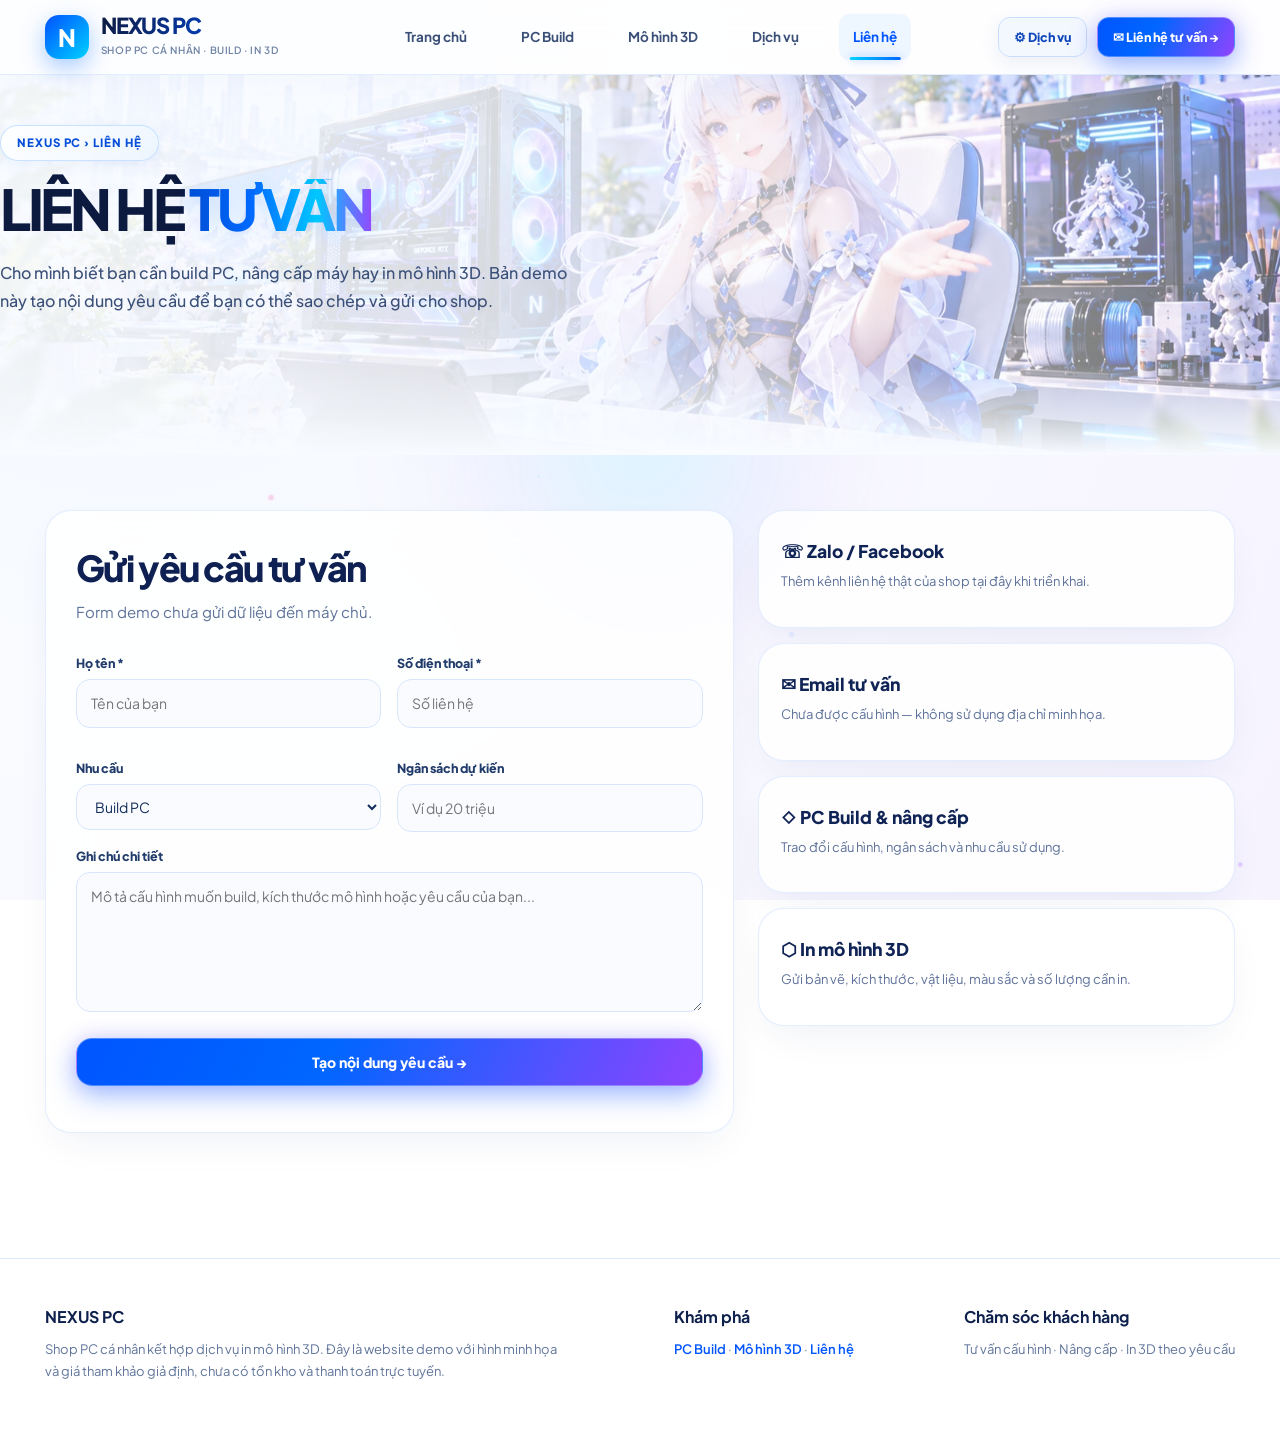
==== contact.html @ 9067f003 "first commit" ====
<!doctype html><html lang="vi"><head><meta charset="utf-8"><meta name="viewport" content="width=device-width,initial-scale=1"><title>NEXUS PC | contact</title><link rel="stylesheet" href="style.css"></head><body data-page="contact"><script src="app.js" defer></script></body></html>
---- style.css ----
@import url('https://fonts.googleapis.com/css2?family=Plus+Jakarta+Sans:wght@400;500;600;700;800;900&family=Inter:wght@400;500;600;700;800&display=swap');

:root {
  --navy: #0d1b3e;
  --blue: #0066ff;
  --cyan: #00d2ff;
  --purple: #9055ff;
  --pink: #f472b6;
  --ink: #111d42;
  --muted: #5e729a;
  --line: #dbe7fb;
  --line-light: rgba(220, 235, 255, 0.7);
  --bg: #f8fbff;
  --white: #ffffff;
  --glass-bg: rgba(255, 255, 255, 0.78);
  --glass-border: rgba(255, 255, 255, 0.9);
  --glow-blue: rgba(0, 102, 255, 0.16);
  --glow-cyan: rgba(0, 210, 255, 0.2);
  --glow-purple: rgba(144, 85, 255, 0.16);
  --card-shadow: 0 16px 40px -12px rgba(18, 54, 116, 0.08), 0 0 1px rgba(18, 54, 116, 0.1);
  --card-hover-shadow: 0 28px 60px -15px rgba(0, 102, 255, 0.18), 0 0 25px rgba(0, 210, 255, 0.15);
}

* {
  box-sizing: border-box;
}

html {
  scroll-behavior: smooth;
}

body {
  margin: 0;
  font: 15px/1.6 'Plus Jakarta Sans', 'Inter', -apple-system, BlinkMacSystemFont, sans-serif;
  color: var(--ink);
  background: radial-gradient(circle at 10% 15%, #f1f6ff 0%, #f9fbff 40%, #f6f3ff 100%);
  background-attachment: fixed;
  overflow-x: hidden;
  position: relative;
  min-height: 100vh;
}

/* Background Canvas & Ambient Light */
#canvasParticles {
  position: fixed;
  top: 0;
  left: 0;
  width: 100%;
  height: 100%;
  pointer-events: none;
  z-index: 0;
  opacity: 0.85;
}

.ambient-spotlight {
  position: fixed;
  top: 0;
  left: 0;
  width: 500px;
  height: 500px;
  border-radius: 50%;
  pointer-events: none;
  background: radial-gradient(circle, rgba(0, 210, 255, 0.12) 0%, rgba(144, 85, 255, 0.06) 45%, transparent 70%);
  transform: translate(-50%, -50%);
  filter: blur(40px);
  z-index: 1;
  transition: opacity 0.5s ease;
  will-change: transform;
}

/* Scroll Progress Bar */
.scroll-progress-bar {
  position: absolute;
  bottom: 0;
  left: 0;
  height: 2.5px;
  width: 0%;
  background: linear-gradient(90deg, #00d2ff, #0066ff, #9055ff, #f472b6);
  z-index: 101;
  transition: width 0.1s ease-out;
  box-shadow: 0 0 10px rgba(0, 210, 255, 0.6);
}

a {
  color: inherit;
  text-decoration: none;
}

button, input, select, textarea {
  font: inherit;
}

button {
  cursor: pointer;
}

button:disabled {
  opacity: 0.5;
  cursor: default;
}

.container {
  max-width: 1480px;
  width: 93%;
  margin: auto;
  position: relative;
  z-index: 2;
}

/* HEADER & NAVBAR */
header {
  position: sticky;
  top: 0;
  z-index: 99;
  background: rgba(255, 255, 255, 0.82);
  backdrop-filter: blur(24px) saturate(180%);
  -webkit-backdrop-filter: blur(24px) saturate(180%);
  border-bottom: 1px solid rgba(220, 235, 255, 0.85);
  transition: all 0.3s ease;
  box-shadow: 0 4px 30px rgba(0, 50, 150, 0.03);
}

header.scrolled {
  background: rgba(255, 255, 255, 0.92);
  box-shadow: 0 10px 35px rgba(0, 60, 180, 0.06);
  border-bottom-color: rgba(200, 225, 255, 0.9);
}

.nav {
  display: flex;
  align-items: center;
  gap: 28px;
  min-height: 74px;
}

.logo {
  display: flex;
  align-items: center;
  gap: 12px;
  min-width: 260px;
  position: relative;
}

.logoicon {
  height: 44px;
  width: 44px;
  border-radius: 14px;
  display: grid;
  place-items: center;
  color: #fff;
  background: linear-gradient(135deg, #0051ff, #00d2ff);
  font-size: 24px;
  font-weight: 900;
  box-shadow: 0 8px 24px rgba(0, 102, 255, 0.35);
  position: relative;
  overflow: hidden;
  transition: transform 0.4s cubic-bezier(0.2, 0.8, 0.2, 1), box-shadow 0.4s ease;
}

.logoicon::after {
  content: '';
  position: absolute;
  top: -50%;
  left: -50%;
  width: 200%;
  height: 200%;
  background: linear-gradient(45deg, transparent, rgba(255, 255, 255, 0.4), transparent);
  transform: rotate(45deg) translateY(-100%);
  transition: transform 0.6s ease;
}

.logo:hover .logoicon {
  transform: scale(1.06) rotate(-3deg);
  box-shadow: 0 12px 30px rgba(0, 102, 255, 0.5);
}

.logo:hover .logoicon::after {
  transform: rotate(45deg) translateY(100%);
}

.logo b {
  display: block;
  font-size: 22px;
  line-height: 1;
  font-weight: 900;
  letter-spacing: -0.05em;
  background: linear-gradient(110deg, #0d1b3e 0%, #0051ff 100%);
  -webkit-background-clip: text;
  background-clip: text;
  color: transparent;
}

.logo small {
  font-size: 10px;
  letter-spacing: 0.06em;
  color: #7184a5;
  white-space: nowrap;
  font-weight: 600;
}

.links {
  display: flex;
  gap: 26px;
  flex: 1;
  align-items: center;
  justify-content: center;
}

.links a {
  font-size: 13.5px;
  font-weight: 700;
  white-space: nowrap;
  padding: 12px 14px;
  border-radius: 10px;
  position: relative;
  color: #3b5078;
  transition: all 0.25s cubic-bezier(0.2, 0.8, 0.2, 1);
}

.links a::after {
  content: '';
  position: absolute;
  left: 50%;
  bottom: 0px;
  width: 0%;
  height: 2.5px;
  border-radius: 3px;
  background: linear-gradient(90deg, #00d2ff, #0066ff);
  transition: all 0.3s cubic-bezier(0.2, 0.8, 0.2, 1);
  transform: translateX(-50%);
}

.links a:hover {
  color: #0055ff;
  background: rgba(235, 245, 255, 0.6);
}

.links a:hover::after {
  width: 60%;
}

.links a.active {
  color: #0055ff;
  background: rgba(235, 245, 255, 0.85);
}

.links a.active::after {
  width: 70%;
  box-shadow: 0 0 8px rgba(0, 102, 255, 0.4);
}

.nav-actions {
  display: flex;
  gap: 10px;
  align-items: center;
}

/* BUTTONS & PILLS */
.btn, .pill {
  display: inline-flex;
  gap: 10px;
  align-items: center;
  justify-content: center;
  border-radius: 16px;
  padding: 12px 22px;
  font-weight: 800;
  font-size: 14px;
  border: 1px solid #d4e4fc;
  color: #0c43b8;
  background: rgba(255, 255, 255, 0.95);
  box-shadow: 0 6px 20px rgba(18, 60, 130, 0.08);
  transition: all 0.35s cubic-bezier(0.16, 1, 0.3, 1);
  white-space: nowrap;
  position: relative;
  overflow: hidden;
}

.btn::before, .pill::before {
  content: '';
  position: absolute;
  top: 0;
  left: -100%;
  width: 60%;
  height: 100%;
  background: linear-gradient(90deg, transparent, rgba(255, 255, 255, 0.6), transparent);
  transform: skewX(-25deg);
  transition: left 0.75s ease;
}

.btn:hover::before, .pill:hover::before {
  left: 150%;
}

.btn.primary {
  border: 1px solid rgba(255, 255, 255, 0.3);
  color: #fff;
  background: linear-gradient(115deg, #0055ff 0%, #0066ff 40%, #8e44ff 100%);
  box-shadow: 0 10px 28px rgba(0, 90, 255, 0.35), 0 0 20px rgba(142, 68, 255, 0.2);
}

.btn.primary:hover {
  transform: translateY(-3px) scale(1.02);
  box-shadow: 0 16px 36px rgba(0, 90, 255, 0.45), 0 0 28px rgba(142, 68, 255, 0.35);
  background: linear-gradient(115deg, #004ee6 0%, #0060f6 40%, #9a54ff 100%);
}

.btn.secondary {
  background: rgba(243, 248, 255, 0.95);
  color: #0d46ba;
  border-color: #c9defe;
}

.btn.secondary:hover {
  background: #ffffff;
  border-color: #0066ff;
  color: #0052e0;
  box-shadow: 0 10px 25px rgba(0, 102, 255, 0.15);
  transform: translateY(-2px);
}

.btn:hover, .pill:hover {
  transform: translateY(-3px);
  box-shadow: 0 12px 28px rgba(20, 75, 175, 0.16);
}

.small {
  padding: 9px 15px;
  font-size: 12.5px;
  border-radius: 12px;
}

.rounded {
  border-radius: 40px;
}

/* TYPOGRAPHY */
h1, h2, h3, h4, p {
  margin-top: 0;
}

h1 {
  font-weight: 900;
  letter-spacing: -0.06em;
  line-height: 1.05;
  font-size: clamp(38px, 4.4vw, 68px);
  margin-bottom: 20px;
  color: #0c1a40;
}

h1 .gradient, h2 .gradient {
  background: linear-gradient(90deg, #004ed6 0%, #006aff 35%, #00c8ff 70%, #944aff 100%);
  -webkit-background-clip: text;
  background-clip: text;
  color: transparent;
  display: inline-block;
  filter: drop-shadow(0 2px 10px rgba(0, 106, 255, 0.15));
}

h2 {
  font-size: clamp(28px, 2.8vw, 44px);
  font-weight: 900;
  line-height: 1.15;
  letter-spacing: -0.04em;
  margin: 6px 0 12px;
  color: #0f2052;
}

.eyebrow {
  display: inline-flex;
  align-items: center;
  gap: 7px;
  font-size: 11.5px;
  font-weight: 800;
  letter-spacing: 0.08em;
  color: #074fd9;
  background: linear-gradient(135deg, rgba(255, 255, 255, 0.95), rgba(235, 245, 255, 0.85));
  border: 1px solid rgba(190, 220, 255, 0.8);
  padding: 8px 16px;
  border-radius: 30px;
  margin-bottom: 18px;
  box-shadow: 0 4px 15px rgba(0, 80, 220, 0.06);
  backdrop-filter: blur(10px);
}

/* HERO SECTION - 3D ANTI-GRAVITY SHOWCASE */
.hero {
  position: relative;
  min-height: 680px;
  display: flex;
  align-items: center;
  overflow: hidden;
  background: radial-gradient(ellipse at 80% 40%, rgba(215, 238, 255, 0.6) 0%, rgba(240, 235, 255, 0.4) 40%, rgba(248, 251, 255, 0) 70%);
}

.hero::after {
  content: '';
  position: absolute;
  bottom: 0;
  left: 0;
  right: 0;
  height: 90px;
  background: linear-gradient(to top, var(--bg) 0%, transparent 100%);
  pointer-events: none;
  z-index: 4;
}

.hero.inner {
  min-height: 380px;
  background-size: cover;
  background-position: center;
}

.hero.inner::before {
  content: '';
  position: absolute;
  inset: 0;
  background: linear-gradient(90deg, #f8fbfff5 0%, #f8fbffdd 40%, rgba(255, 255, 255, 0.4) 100%);
  z-index: 1;
}

.hero-content {
  position: relative;
  z-index: 3;
  width: 100%;
  display: grid;
  grid-template-columns: 1.05fr 1.15fr;
  align-items: center;
  gap: 40px;
  min-height: inherit;
  padding: 50px 0 70px;
}

.hero.inner .hero-content {
  display: block;
}

.hero-copy {
  max-width: 620px;
  position: relative;
  z-index: 5;
}

.hero-copy > p {
  font-size: 16px;
  max-width: 580px;
  color: #3b5078;
  font-weight: 500;
  line-height: 1.8;
  margin-bottom: 24px;
}

.hero-actions {
  display: flex;
  gap: 14px;
  flex-wrap: wrap;
  margin: 28px 0 32px;
}

.metrics {
  display: flex;
  gap: 16px;
  flex-wrap: wrap;
  background: rgba(255, 255, 255, 0.65);
  backdrop-filter: blur(12px);
  border: 1px solid rgba(220, 235, 255, 0.8);
  padding: 12px 20px;
  border-radius: 18px;
  box-shadow: 0 6px 20px rgba(0, 50, 150, 0.04);
  width: fit-content;
}

.metric {
  padding-right: 18px;
  border-right: 1px solid #c8ddf8;
  color: #21407a;
  font-weight: 750;
  font-size: 13px;
  display: flex;
  align-items: center;
  gap: 6px;
}

.metric:last-child {
  border: 0;
  padding-right: 0;
}

/* 3D STAGE & FLOATING OBJECTS */
.hero-stage-wrapper {
  position: relative;
  width: 100%;
  height: 580px;
  perspective: 1400px;
  display: flex;
  align-items: center;
  justify-content: center;
  user-select: none;
}

.hero-3d-scene {
  position: relative;
  width: 100%;
  height: 100%;
  transform-style: preserve-3d;
  transition: transform 0.2s cubic-bezier(0.2, 0.8, 0.2, 1);
  will-change: transform;
}

/* Orbital Rings & Ambient Energy */
.orbit-halo {
  position: absolute;
  top: 50%;
  left: 50%;
  transform: translate(-50%, -50%) rotateX(68deg) rotateY(15deg);
  width: 520px;
  height: 520px;
  border-radius: 50%;
  border: 2px dashed rgba(0, 210, 255, 0.35);
  box-shadow: 0 0 40px rgba(0, 102, 255, 0.15), inset 0 0 30px rgba(144, 85, 255, 0.15);
  animation: orbitRotate 28s linear infinite;
  pointer-events: none;
}

.orbit-halo-2 {
  position: absolute;
  top: 50%;
  left: 50%;
  transform: translate(-50%, -50%) rotateX(55deg) rotateY(-20deg);
  width: 440px;
  height: 440px;
  border-radius: 50%;
  border: 1.5px solid rgba(144, 85, 255, 0.3);
  animation: orbitRotateRev 22s linear infinite;
  pointer-events: none;
}

.pedestal-glow {
  position: absolute;
  top: 65%;
  left: 50%;
  transform: translate(-50%, -50%);
  width: 380px;
  height: 140px;
  border-radius: 50%;
  background: radial-gradient(ellipse at center, rgba(0, 210, 255, 0.35) 0%, rgba(0, 102, 255, 0.2) 40%, rgba(144, 85, 255, 0.1) 60%, transparent 75%);
  filter: blur(25px);
  pointer-events: none;
  animation: pulseGlow 5s ease-in-out infinite;
}

@keyframes orbitRotate {
  0% { transform: translate(-50%, -50%) rotateX(68deg) rotateY(15deg) rotateZ(0deg); }
  100% { transform: translate(-50%, -50%) rotateX(68deg) rotateY(15deg) rotateZ(360deg); }
}

@keyframes orbitRotateRev {
  0% { transform: translate(-50%, -50%) rotateX(55deg) rotateY(-20deg) rotateZ(360deg); }
  100% { transform: translate(-50%, -50%) rotateX(55deg) rotateY(-20deg) rotateZ(0deg); }
}

@keyframes pulseGlow {
  0%, 100% { opacity: 0.6; transform: translate(-50%, -50%) scale(1); }
  50% { opacity: 0.95; transform: translate(-50%, -50%) scale(1.15); }
}

/* Floating Object 1: PC White RGB (Centerpiece) */
.stage-pc {
  position: absolute;
  top: 50%;
  left: 50%;
  transform: translate(-50%, -50%) translateZ(40px);
  width: 400px;
  z-index: 10;
  filter: drop-shadow(0 25px 45px rgba(0, 70, 180, 0.2)) drop-shadow(0 0 25px rgba(0, 210, 255, 0.3));
  animation: floatPC 6.5s ease-in-out infinite;
  pointer-events: auto;
  transition: filter 0.4s ease;
}

.stage-pc:hover {
  filter: drop-shadow(0 30px 50px rgba(0, 70, 180, 0.28)) drop-shadow(0 0 35px rgba(0, 210, 255, 0.5));
}

.stage-pc img {
  width: 100%;
  height: auto;
  display: block;
  border-radius: 22px;
  mask-image: radial-gradient(circle at center, black 88%, transparent 100%);
  -webkit-mask-image: radial-gradient(circle at center, black 88%, transparent 100%);
}

.pc-shadow {
  position: absolute;
  bottom: -35px;
  left: 50%;
  transform: translateX(-50%);
  width: 270px;
  height: 32px;
  border-radius: 50%;
  background: radial-gradient(ellipse at center, rgba(10, 45, 110, 0.24) 0%, rgba(0, 102, 255, 0.1) 50%, transparent 80%);
  filter: blur(12px);
  animation: shadowPulsePC 6.5s ease-in-out infinite;
  pointer-events: none;
}

@keyframes floatPC {
  0%, 100% { transform: translate(-50%, -50%) translateZ(40px) translateY(0px) rotate(0deg); }
  50% { transform: translate(-50%, -50%) translateZ(40px) translateY(-22px) rotate(1.2deg); }
}

@keyframes shadowPulsePC {
  0%, 100% { transform: translateX(-50%) scale(1); opacity: 0.6; }
  50% { transform: translateX(-50%) scale(0.78); opacity: 0.28; }
}

/* Floating Object 2: 3D Printer (Top Right) */
.stage-printer {
  position: absolute;
  top: 10%;
  right: 5%;
  width: 215px;
  z-index: 12;
  filter: drop-shadow(0 20px 35px rgba(0, 150, 255, 0.24)) drop-shadow(0 0 15px rgba(0, 210, 255, 0.3));
  animation: floatPrinter 7.5s ease-in-out infinite 0.7s;
  transform: translateZ(75px);
  pointer-events: auto;
  transition: transform 0.4s ease;
}

.stage-printer img {
  width: 100%;
  height: auto;
  border-radius: 20px;
  border: 1.5px solid rgba(255, 255, 255, 0.9);
  background: rgba(255, 255, 255, 0.5);
  backdrop-filter: blur(10px);
}

.laser-beam {
  position: absolute;
  top: 40%;
  left: 10%;
  right: 10%;
  height: 2px;
  background: linear-gradient(90deg, transparent, #00d2ff, #ffffff, #00d2ff, transparent);
  box-shadow: 0 0 14px #00d2ff, 0 0 5px #ffffff;
  animation: laserScan 2.5s ease-in-out infinite alternate;
  pointer-events: none;
}

@keyframes floatPrinter {
  0%, 100% { transform: translateZ(75px) translateY(0px) rotate(-1deg); }
  50% { transform: translateZ(75px) translateY(-18px) rotate(2deg); }
}

@keyframes laserScan {
  0% { top: 25%; opacity: 0.4; }
  100% { top: 75%; opacity: 0.95; }
}

/* Floating Object 3: Figure Mascot (Bottom Left Foreground) */
.stage-figure {
  position: absolute;
  bottom: 8%;
  left: 2%;
  width: 195px;
  z-index: 15;
  filter: drop-shadow(0 22px 38px rgba(144, 85, 255, 0.28)) drop-shadow(0 0 20px rgba(168, 85, 247, 0.3));
  animation: floatFigure 5.8s ease-in-out infinite 1.4s;
  transform: translateZ(105px);
  pointer-events: auto;
}

.stage-figure img {
  width: 100%;
  height: auto;
  border-radius: 20px;
  border: 1.5px solid rgba(255, 255, 255, 0.95);
  background: rgba(255, 255, 255, 0.6);
  backdrop-filter: blur(12px);
}

@keyframes floatFigure {
  0%, 100% { transform: translateZ(100px) translateY(0px) rotate(1deg); }
  50% { transform: translateZ(100px) translateY(-20px) rotate(-2deg); }
}

/* Floating Glass Badges */
.glass-badge {
  position: absolute;
  padding: 9px 15px;
  border-radius: 16px;
  background: rgba(255, 255, 255, 0.82);
  backdrop-filter: blur(16px);
  -webkit-backdrop-filter: blur(16px);
  border: 1px solid rgba(255, 255, 255, 0.95);
  box-shadow: 0 10px 25px rgba(0, 70, 180, 0.12), inset 0 1px 0 rgba(255, 255, 255, 1);
  display: flex;
  align-items: center;
  gap: 9px;
  font-size: 11.5px;
  font-weight: 800;
  color: #123068;
  z-index: 20;
  white-space: nowrap;
  pointer-events: auto;
  transition: transform 0.3s cubic-bezier(0.2, 0.8, 0.2, 1), box-shadow 0.3s ease;
}

.glass-badge:hover {
  transform: scale(1.08) translateZ(120px) !important;
  box-shadow: 0 16px 35px rgba(0, 102, 255, 0.22);
}

.status-dot {
  width: 8px;
  height: 8px;
  border-radius: 50%;
  background: #00d2ff;
  box-shadow: 0 0 10px #00d2ff;
  animation: pulseDot 2s infinite;
}

.status-dot.purple {
  background: #a855f7;
  box-shadow: 0 0 10px #a855f7;
}

.status-dot.green {
  background: #10b981;
  box-shadow: 0 0 10px #10b981;
}

@keyframes pulseDot {
  0%, 100% { opacity: 0.6; transform: scale(0.9); }
  50% { opacity: 1; transform: scale(1.25); }
}

.badge-1 {
  top: 18%;
  left: 10%;
  transform: translateZ(85px);
  animation: floatBadge1 6s ease-in-out infinite 0.2s;
}

.badge-2 {
  bottom: 22%;
  right: 6%;
  transform: translateZ(90px);
  animation: floatBadge2 6.8s ease-in-out infinite 1s;
}

.badge-3 {
  top: 48%;
  right: -2%;
  transform: translateZ(60px);
  animation: floatBadge3 7.2s ease-in-out infinite 0.5s;
}

@keyframes floatBadge1 {
  0%, 100% { transform: translateZ(85px) translateY(0px); }
  50% { transform: translateZ(85px) translateY(-14px); }
}

@keyframes floatBadge2 {
  0%, 100% { transform: translateZ(90px) translateY(0px); }
  50% { transform: translateZ(90px) translateY(-16px); }
}

@keyframes floatBadge3 {
  0%, 100% { transform: translateZ(60px) translateY(0px); }
  50% { transform: translateZ(60px) translateY(-12px); }
}

/* SECTION STYLES & CINEMATIC REVEAL */
.section {
  padding: 55px 0;
  position: relative;
  z-index: 2;
}

.section.center {
  text-align: center;
}

.section-sub {
  color: var(--muted);
  margin: 8px 0 32px;
  font-size: 16px;
  font-weight: 500;
}

/* Section divider beam */
.section-beam {
  width: 100%;
  height: 1px;
  background: linear-gradient(90deg, transparent, rgba(0, 102, 255, 0.25), rgba(0, 210, 255, 0.4), rgba(144, 85, 255, 0.25), transparent);
  margin: 15px auto 45px;
  box-shadow: 0 0 15px rgba(0, 210, 255, 0.2);
}

.surface {
  border: 1px solid rgba(224, 236, 255, 0.85);
  border-radius: 26px;
  background: rgba(255, 255, 255, 0.84);
  box-shadow: var(--card-shadow);
  backdrop-filter: blur(20px);
  -webkit-backdrop-filter: blur(20px);
  transition: transform 0.4s cubic-bezier(0.16, 1, 0.3, 1), box-shadow 0.4s ease, border-color 0.4s ease;
  position: relative;
  overflow: hidden;
}

/* Spotlight shine effect on cards */
.surface::after, .service::after, .product::after {
  content: '';
  position: absolute;
  top: var(--mouse-y, -1000px);
  left: var(--mouse-x, -1000px);
  width: 400px;
  height: 400px;
  background: radial-gradient(circle, rgba(255, 255, 255, 0.5) 0%, rgba(0, 210, 255, 0.08) 35%, transparent 70%);
  transform: translate(-50%, -50%);
  pointer-events: none;
  opacity: 0;
  transition: opacity 0.3s ease;
  z-index: 3;
}

.surface:hover::after, .service:hover::after, .product:hover::after {
  opacity: 1;
}

.title-row {
  display: flex;
  align-items: center;
  justify-content: space-between;
  gap: 14px;
  margin-bottom: 24px;
}

.title-row p {
  color: var(--muted);
  margin: 0;
}

/* GRIDS */
.grid4 {
  display: grid;
  grid-template-columns: repeat(4, minmax(0, 1fr));
  gap: 20px;
}

.grid3 {
  display: grid;
  grid-template-columns: repeat(3, minmax(0, 1fr));
  gap: 22px;
}

/* SERVICES CARD */
.service {
  display: flex;
  gap: 16px;
  align-items: center;
  text-align: left;
  padding: 16px 18px;
  border-radius: 22px;
  background: rgba(255, 255, 255, 0.88);
  min-height: 140px;
  border: 1px solid #dce8ff;
  box-shadow: var(--card-shadow);
  backdrop-filter: blur(16px);
  transition: transform 0.35s cubic-bezier(0.16, 1, 0.3, 1), box-shadow 0.35s ease, border-color 0.35s ease;
  position: relative;
  overflow: hidden;
  transform-style: preserve-3d;
}

.service:hover {
  transform: translateY(-8px) scale(1.015);
  box-shadow: var(--card-hover-shadow);
  border-color: rgba(0, 150, 255, 0.4);
}

.service img {
  width: 96px;
  height: 90px;
  object-fit: contain;
  border-radius: 16px;
  background: linear-gradient(135deg, #f0f6ff, #f8f6ff);
  padding: 6px;
  transition: transform 0.4s ease;
}

.service:hover img {
  transform: scale(1.1) rotate(-3deg);
}

.service h3 {
  font-size: 16.5px;
  margin: 0 0 6px;
  color: #0f2255;
  font-weight: 800;
}

.service p {
  font-size: 12.5px;
  line-height: 1.6;
  color: #556c94;
  margin: 0;
}

/* FEATURE STRIP */
.feature-strip {
  padding: 22px 30px;
  display: flex;
  justify-content: space-around;
  gap: 24px;
  flex-wrap: wrap;
  background: linear-gradient(135deg, rgba(255, 255, 255, 0.95), rgba(240, 246, 255, 0.8));
  border: 1px solid rgba(215, 235, 255, 0.9);
}

.feature-strip div {
  font-size: 14px;
  font-weight: 800;
  color: #0d2764;
  display: flex;
  flex-direction: column;
  gap: 4px;
}

.feature-strip span {
  display: block;
  font-size: 12px;
  color: #63779c;
  font-weight: 500;
}

/* BANNER PROMOS */
.banner-row {
  display: grid;
  grid-template-columns: 1fr 1fr;
  gap: 22px;
}

.promo {
  border-radius: 26px;
  min-height: 230px;
  background-size: cover;
  background-position: center;
  position: relative;
  overflow: hidden;
  color: #fff;
  padding: 32px;
  display: flex;
  align-items: flex-end;
  border: 1px solid rgba(255, 255, 255, 0.4);
  box-shadow: var(--card-shadow);
  transition: transform 0.45s cubic-bezier(0.16, 1, 0.3, 1), box-shadow 0.45s ease;
}

.promo:hover {
  transform: translateY(-6px) scale(1.015);
  box-shadow: 0 25px 50px rgba(10, 40, 110, 0.22);
}

.promo::before {
  content: '';
  position: absolute;
  inset: 0;
  background: linear-gradient(90deg, rgba(8, 38, 105, 0.92) 0%, rgba(15, 55, 175, 0.72) 55%, rgba(0, 0, 0, 0.1) 100%);
  transition: opacity 0.4s ease;
}

.promo:nth-child(2)::before {
  background: linear-gradient(90deg, rgba(65, 15, 115, 0.94) 0%, rgba(135, 65, 230, 0.72) 60%, rgba(0, 0, 0, 0.1) 100%);
}

.promo:hover::before {
  opacity: 0.88;
}

.promo > div {
  position: relative;
  z-index: 2;
}

.promo small {
  font-size: 11px;
  font-weight: 800;
  letter-spacing: 0.1em;
  opacity: 0.9;
  display: inline-block;
  margin-bottom: 6px;
  background: rgba(255, 255, 255, 0.2);
  padding: 4px 10px;
  border-radius: 20px;
  backdrop-filter: blur(8px);
}

.promo h3 {
  font-size: 26px;
  margin: 6px 0 8px;
  font-weight: 900;
  letter-spacing: -0.03em;
}

.promo p {
  font-size: 13.5px;
  max-width: 420px;
  line-height: 1.6;
  opacity: 0.9;
  margin-bottom: 16px;
}

.promo .pill {
  font-size: 12.5px;
  padding: 10px 18px;
  background: rgba(255, 255, 255, 0.95);
  color: #0b2f7a;
}

/* PRODUCT CARD & 3D TILT */
.product-grid {
  display: grid;
  grid-template-columns: repeat(3, minmax(0, 1fr));
  gap: 20px;
}

.product {
  overflow: hidden;
  background: rgba(255, 255, 255, 0.9);
  border: 1px solid #dce8fc;
  border-radius: 22px;
  box-shadow: var(--card-shadow);
  backdrop-filter: blur(15px);
  transition: transform 0.4s cubic-bezier(0.16, 1, 0.3, 1), box-shadow 0.4s ease, border-color 0.4s ease;
  position: relative;
  transform-style: preserve-3d;
}

.product:hover {
  transform: translateY(-8px) scale(1.015);
  box-shadow: var(--card-hover-shadow);
  border-color: rgba(0, 102, 255, 0.35);
}

.product figure {
  margin: 0;
  height: 220px;
  background: linear-gradient(150deg, #f2f7ff 0%, #edf2ff 100%);
  overflow: hidden;
  position: relative;
}

.product img {
  width: 100%;
  height: 100%;
  object-fit: cover;
  transition: transform 0.65s cubic-bezier(0.16, 1, 0.3, 1);
}

.product:hover img {
  transform: scale(1.08) translateY(-3px);
}

.product-info {
  padding: 18px 20px 20px;
  position: relative;
  z-index: 2;
}

.product h3 {
  font-size: 16.5px;
  margin: 0 0 6px;
  font-weight: 800;
  color: #0f214d;
}

.product p {
  font-size: 12.5px;
  color: #5c7094;
  margin: 0 0 12px;
  line-height: 1.5;
}

.price {
  font-size: 20px;
  color: #0052e0;
  font-weight: 900;
  letter-spacing: -0.02em;
}

.tags {
  display: flex;
  flex-wrap: wrap;
  gap: 6px;
  margin: 10px 0 14px;
}

.tag {
  border-radius: 10px;
  background: rgba(230, 242, 255, 0.85);
  border: 1px solid rgba(195, 225, 255, 0.7);
  padding: 5px 9px;
  font-size: 10.5px;
  color: #0e4cbd;
  font-weight: 750;
}

.product-actions {
  display: flex;
  gap: 8px;
  margin-top: 14px;
}

.product-actions .btn {
  flex: 1;
}

.badge {
  position: absolute;
  top: 14px;
  left: 14px;
  background: linear-gradient(135deg, #ff5722, #ff8a65);
  color: #fff;
  padding: 6px 12px;
  border-radius: 20px;
  font-size: 10.5px;
  font-weight: 800;
  letter-spacing: 0.04em;
  z-index: 5;
  box-shadow: 0 4px 12px rgba(255, 87, 34, 0.35);
}

/* CATALOG PAGE */
.chip {
  border: 1px solid #dce8ff;
  background: rgba(255, 255, 255, 0.9);
  padding: 10px 20px;
  border-radius: 50px;
  color: #173f8a;
  font-weight: 800;
  font-size: 13px;
  cursor: pointer;
  transition: all 0.3s ease;
  box-shadow: 0 4px 12px rgba(0, 50, 150, 0.04);
}

.chip:hover {
  border-color: #0066ff;
  color: #0052e0;
  transform: translateY(-2px);
}

.pill.active, .chip.active {
  background: linear-gradient(110deg, #0055ff, #8e44ff);
  color: #fff;
  border-color: transparent;
  box-shadow: 0 6px 18px rgba(0, 102, 255, 0.35);
}

.filters {
  display: flex;
  gap: 10px;
  flex-wrap: wrap;
  margin: 25px 0 20px;
}

.catalog-layout {
  display: grid;
  grid-template-columns: 260px 1fr;
  gap: 22px;
}

.sidebar {
  padding: 22px;
  align-self: start;
}

.sidebar h3 {
  font-size: 16px;
  margin: 0 0 15px;
  font-weight: 800;
  color: #0d214d;
}

.sidebar label {
  display: block;
  font-size: 12.5px;
  font-weight: 700;
  color: #374e78;
  margin: 12px 0 6px;
}

.sidebar input[type=number], .form-field {
  width: 100%;
  padding: 12px 14px;
  border: 1px solid #d8e6fc;
  border-radius: 14px;
  background: #f9fbff;
  color: #122d5a;
  font-size: 14px;
  transition: all 0.25s ease;
}

.sidebar input[type=number]:focus, .form-field:focus {
  outline: none;
  border-color: #0066ff;
  box-shadow: 0 0 0 3px rgba(0, 102, 255, 0.15);
  background: #ffffff;
}

/* PRODUCT DETAIL */
.detail-layout {
  display: grid;
  grid-template-columns: 1fr 1fr 350px;
  gap: 24px;
  padding: 25px 0;
}

.detail-photo {
  min-height: 480px;
  overflow: hidden;
  border-radius: 26px;
  border: 1px solid #dae7fc;
  box-shadow: var(--card-shadow);
}

.detail-photo img {
  width: 100%;
  height: 480px;
  object-fit: cover;
  transition: transform 0.5s ease;
}

.detail-photo:hover img {
  transform: scale(1.04);
}

.thumbs {
  display: flex;
  gap: 12px;
  margin-top: 14px;
}

.thumbs button {
  padding: 0;
  border: 2px solid #dbe8ff;
  border-radius: 14px;
  overflow: hidden;
  width: 85px;
  height: 70px;
  background: #fff;
  transition: all 0.3s ease;
}

.thumbs button:hover {
  transform: translateY(-2px);
  border-color: #7ab2ff;
}

.thumbs button.active {
  border-color: #005eff;
  box-shadow: 0 4px 15px rgba(0, 102, 255, 0.25);
}

.thumbs img {
  width: 100%;
  height: 100%;
  object-fit: cover;
}

.detail-main h1 {
  font-size: 36px;
  letter-spacing: -0.04em;
  color: #0d1e48;
}

.config {
  padding: 22px;
  margin-top: 24px;
}

.config label {
  display: block;
  font-weight: 800;
  font-size: 13px;
  color: #243d68;
  margin: 14px 0 6px;
}

.config select {
  width: 100%;
  padding: 12px;
  border: 1px solid #d8e6fc;
  border-radius: 12px;
  background: #f9fbff;
  color: #122d5a;
}

.purchase {
  padding: 26px;
  align-self: start;
}

.purchase .price {
  font-size: 32px;
  margin: 8px 0 14px;
}

.purchase .btn {
  width: 100%;
  margin: 8px 0;
}

.specs {
  margin: 30px 0;
  padding: 26px;
}

.spec-row {
  display: flex;
  justify-content: space-between;
  border-bottom: 1px solid #e8edfb;
  padding: 14px 0;
  font-size: 13.5px;
}

.spec-row:last-child {
  border: 0;
}

/* CONTACT PAGE */
.contact-grid {
  display: grid;
  grid-template-columns: 1.3fr 0.9fr;
  gap: 24px;
}

.form-panel {
  padding: 30px;
}

.form-grid {
  display: grid;
  grid-template-columns: 1fr 1fr;
  gap: 16px;
}

.form-panel label {
  display: block;
  font-size: 12.5px;
  font-weight: 800;
  color: #213c6a;
  margin: 14px 0 6px;
}

.form-panel textarea {
  min-height: 140px;
  resize: vertical;
}

.form-panel button {
  margin-top: 20px;
}

.contact-card {
  padding: 22px;
  margin-bottom: 15px;
  transition: transform 0.35s ease, box-shadow 0.35s ease;
}

.contact-card:hover {
  transform: translateY(-4px);
  box-shadow: var(--card-hover-shadow);
  border-color: rgba(0, 102, 255, 0.3);
}

.contact-card h3 {
  margin: 4px 0 6px;
  font-size: 17.5px;
  color: #0f2355;
  font-weight: 800;
}

.contact-card p {
  font-size: 13px;
  color: var(--muted);
  line-height: 1.6;
}

/* FOOTER */
.foot {
  margin-top: 70px;
  padding: 45px 0;
  background: rgba(255, 255, 255, 0.9);
  backdrop-filter: blur(20px);
  border-top: 1px solid #dce8fd;
  position: relative;
  z-index: 2;
}

.footer-flex {
  display: flex;
  gap: 36px;
  justify-content: space-between;
  flex-wrap: wrap;
}

.foot b {
  color: #0e204c;
  font-size: 16px;
  display: block;
  margin-bottom: 8px;
}

.foot p {
  color: #61759b;
  max-width: 520px;
  font-size: 13px;
  line-height: 1.7;
}

.foot a {
  color: #0055ff;
  font-weight: 600;
  transition: color 0.2s;
}

.foot a:hover {
  color: #8e44ff;
  text-decoration: underline;
}

/* CINEMATIC REVEAL ANIMATIONS */
.reveal {
  opacity: 0;
  transform: translateY(45px) scale(0.97);
  transition: opacity 0.85s cubic-bezier(0.16, 1, 0.3, 1), transform 0.85s cubic-bezier(0.16, 1, 0.3, 1);
  will-change: opacity, transform;
}

.reveal.visible {
  opacity: 1;
  transform: none;
}

.full-button {
  width: 100%;
}

.empty {
  padding: 40px;
  color: #56719d;
  text-align: center;
}

.muted {
  color: var(--muted);
}

/* RESPONSIVE DESIGN */
@media (max-width: 1200px) {
  .nav { gap: 16px; }
  .logo { min-width: 220px; }
  .links { gap: 16px; }
  .nav-actions .secondary { display: none; }
  .hero-content { grid-template-columns: 1fr 1fr; gap: 20px; }
  .hero-stage-wrapper { height: 500px; }
  .stage-pc { width: 320px; }
  .stage-printer { width: 170px; }
  .stage-figure { width: 150px; }
  .detail-layout { grid-template-columns: 1fr 1fr; }
  .purchase { grid-column: 2; }
  .grid4 { grid-template-columns: repeat(2, 1fr); }
  .product-grid { grid-template-columns: repeat(2, 1fr); }
}

@media (max-width: 900px) {
  .hero-content {
    grid-template-columns: 1fr;
    text-align: center;
    padding: 30px 0 50px;
  }
  .hero-copy {
    margin: 0 auto;
  }
  .hero-actions, .metrics {
    justify-content: center;
    margin-left: auto;
    margin-right: auto;
  }
  .hero-stage-wrapper {
    height: 440px;
  }
  .stage-pc { width: 280px; }
  .stage-printer { width: 140px; right: 0; top: 5%; }
  .stage-figure { width: 130px; left: 0; bottom: 5%; }
  .orbit-halo { width: 380px; height: 380px; }
  .catalog-layout, .contact-grid, .detail-layout { grid-template-columns: 1fr; }
  .purchase { grid-column: auto; }
  .grid3, .banner-row { grid-template-columns: 1fr; }
  .sidebar { display: flex; gap: 16px; flex-wrap: wrap; }
  .sidebar h3 { width: 100%; }
}

@media (max-width: 800px) {
  .nav {
    flex-wrap: wrap;
    min-height: 72px;
    padding: 10px 0;
  }
  .links {
    width: 100%;
    order: 3;
    overflow-x: auto;
    justify-content: flex-start;
    padding-bottom: 6px;
  }
  .links a { padding: 8px 12px; }
  .nav-actions { margin-left: auto; }
}

@media (max-width: 580px) {
  .container { width: 92%; }
  h1 { font-size: 34px; }
  .hero-copy > p { font-size: 14px; }
  .hero-stage-wrapper { height: 360px; }
  .stage-pc { width: 220px; }
  .stage-printer { width: 110px; }
  .stage-figure { width: 100px; }
  .badge-1, .badge-2, .badge-3 { font-size: 10px; padding: 6px 10px; }
  .grid4, .product-grid, .form-grid { grid-template-columns: 1fr; }
  .feature-strip { justify-content: flex-start; }
}
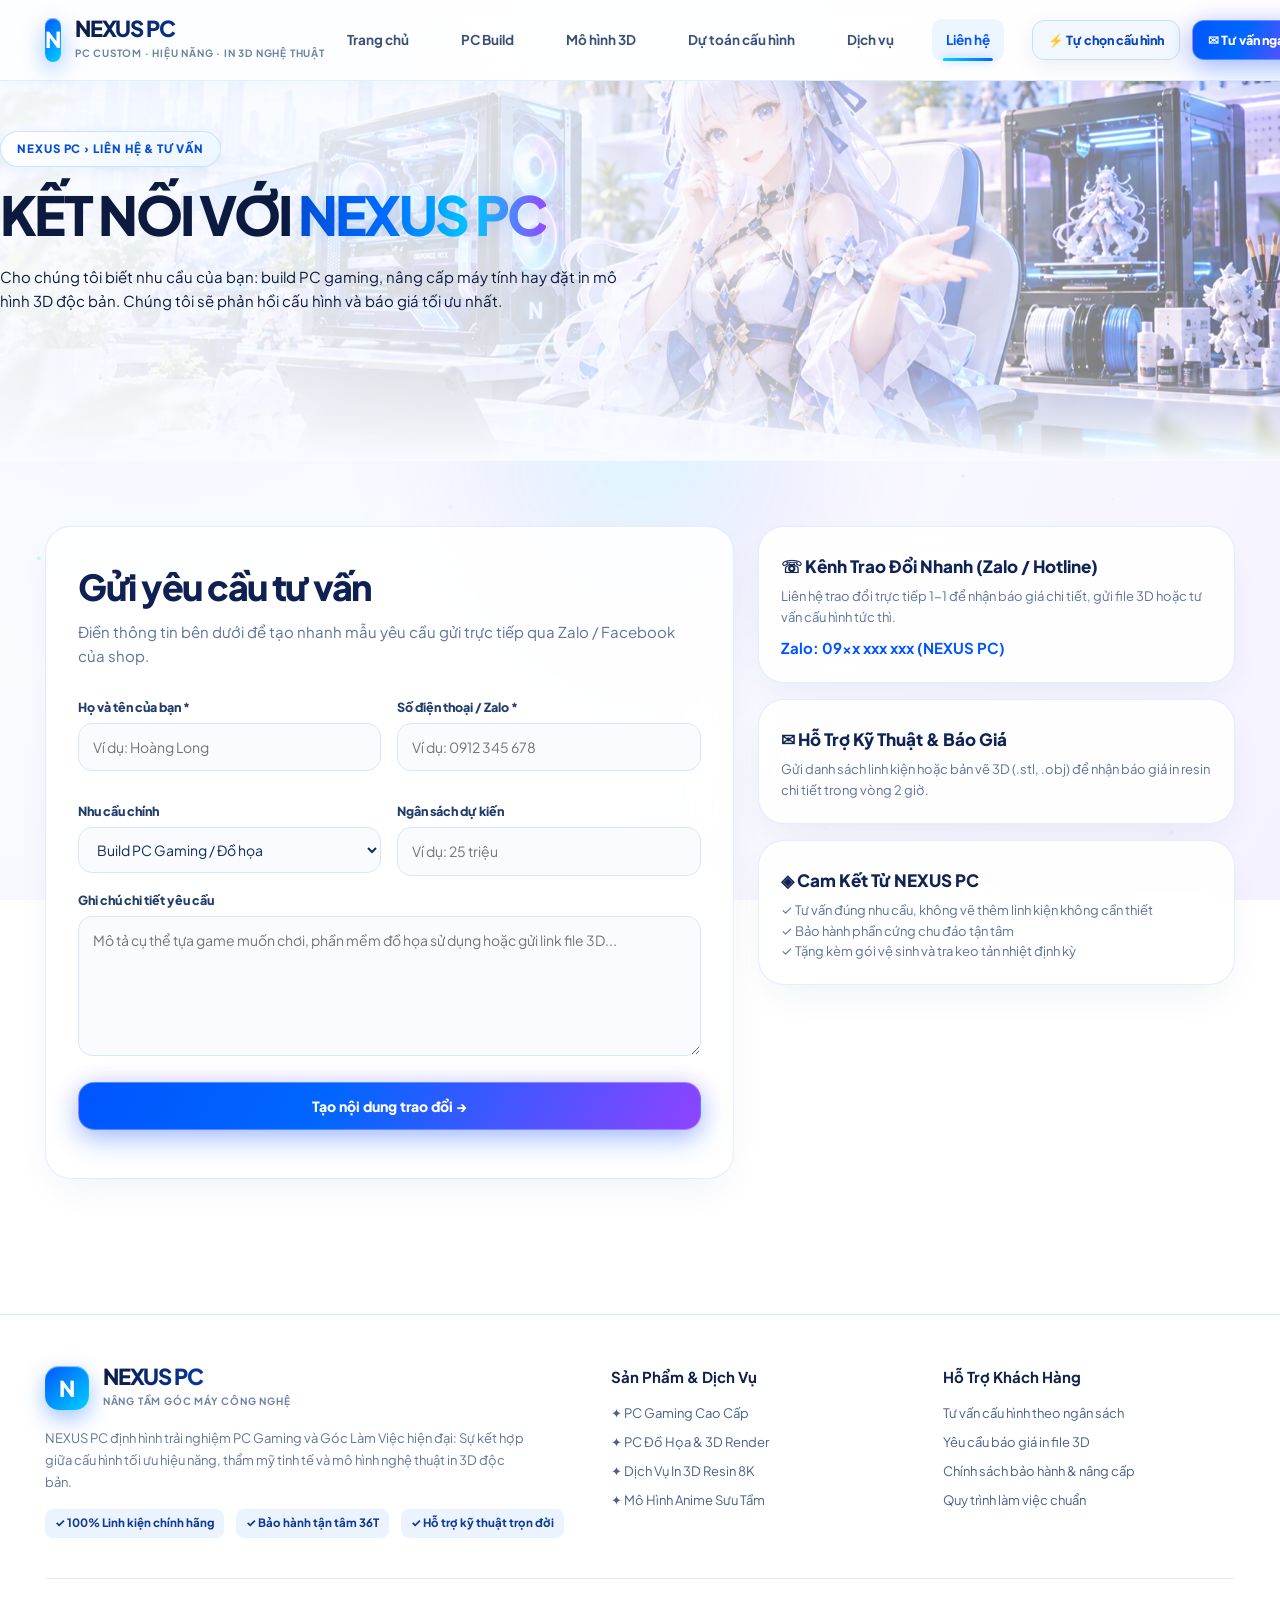
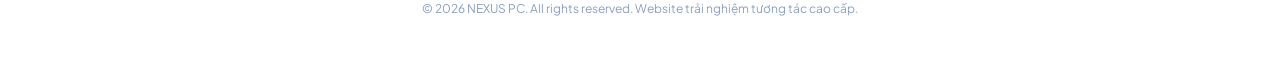
==== commit f7863c57: "u" ====
--- a/contact.html
+++ b/contact.html
@@ -1 +1,13 @@
-<!doctype html><html lang="vi"><head><meta charset="utf-8"><meta name="viewport" content="width=device-width,initial-scale=1"><title>NEXUS PC | contact</title><link rel="stylesheet" href="style.css"></head><body data-page="contact"><script src="app.js" defer></script></body></html>+<!doctype html>
+<html lang="vi">
+<head>
+  <meta charset="utf-8">
+  <meta name="viewport" content="width=device-width,initial-scale=1">
+  <title>NEXUS PC | Liên Hệ & Tư Vấn Cấu Hình</title>
+  <meta name="description" content="Kết nối với NEXUS PC để nhận tư vấn cấu hình máy tính và dịch vụ in 3D theo nhu cầu.">
+  <link rel="stylesheet" href="style.css?v=3">
+</head>
+<body data-page="contact">
+  <script src="app.js?v=3" defer></script>
+</body>
+</html>
--- a/style.css
+++ b/style.css
@@ -1,24 +1,26 @@
 @import url('https://fonts.googleapis.com/css2?family=Plus+Jakarta+Sans:wght@400;500;600;700;800;900&family=Inter:wght@400;500;600;700;800&display=swap');
 
 :root {
-  --navy: #0d1b3e;
+  --navy: #09132e;
   --blue: #0066ff;
+  --blue-hover: #0052cc;
   --cyan: #00d2ff;
   --purple: #9055ff;
   --pink: #f472b6;
-  --ink: #111d42;
+  --ink: #0f1c3f;
+  --ink-secondary: #3b5078;
   --muted: #5e729a;
   --line: #dbe7fb;
-  --line-light: rgba(220, 235, 255, 0.7);
+  --line-light: rgba(220, 235, 255, 0.75);
   --bg: #f8fbff;
   --white: #ffffff;
-  --glass-bg: rgba(255, 255, 255, 0.78);
-  --glass-border: rgba(255, 255, 255, 0.9);
+  --glass-bg: rgba(255, 255, 255, 0.82);
+  --glass-border: rgba(255, 255, 255, 0.95);
   --glow-blue: rgba(0, 102, 255, 0.16);
-  --glow-cyan: rgba(0, 210, 255, 0.2);
-  --glow-purple: rgba(144, 85, 255, 0.16);
+  --glow-cyan: rgba(0, 210, 255, 0.22);
+  --glow-purple: rgba(144, 85, 255, 0.18);
   --card-shadow: 0 16px 40px -12px rgba(18, 54, 116, 0.08), 0 0 1px rgba(18, 54, 116, 0.1);
-  --card-hover-shadow: 0 28px 60px -15px rgba(0, 102, 255, 0.18), 0 0 25px rgba(0, 210, 255, 0.15);
+  --card-hover-shadow: 0 28px 60px -15px rgba(0, 102, 255, 0.18), 0 0 30px rgba(0, 210, 255, 0.14);
 }
 
 * {
@@ -33,14 +35,14 @@
   margin: 0;
   font: 15px/1.6 'Plus Jakarta Sans', 'Inter', -apple-system, BlinkMacSystemFont, sans-serif;
   color: var(--ink);
-  background: radial-gradient(circle at 10% 15%, #f1f6ff 0%, #f9fbff 40%, #f6f3ff 100%);
+  background: radial-gradient(circle at 12% 15%, #f0f6ff 0%, #f9fbff 40%, #f5f2ff 100%);
   background-attachment: fixed;
   overflow-x: hidden;
   position: relative;
   min-height: 100vh;
 }
 
-/* Background Canvas & Ambient Light */
+/* Background Canvas & Ambient Light Follower */
 #canvasParticles {
   position: fixed;
   top: 0;
@@ -107,12 +109,14 @@
   z-index: 2;
 }
 
-/* HEADER & NAVBAR */
+/* ==========================================================================
+   HEADER & NAVBAR
+   ========================================================================== */
 header {
   position: sticky;
   top: 0;
   z-index: 99;
-  background: rgba(255, 255, 255, 0.82);
+  background: rgba(255, 255, 255, 0.85);
   backdrop-filter: blur(24px) saturate(180%);
   -webkit-backdrop-filter: blur(24px) saturate(180%);
   border-bottom: 1px solid rgba(220, 235, 255, 0.85);
@@ -121,61 +125,44 @@
 }
 
 header.scrolled {
-  background: rgba(255, 255, 255, 0.92);
-  box-shadow: 0 10px 35px rgba(0, 60, 180, 0.06);
-  border-bottom-color: rgba(200, 225, 255, 0.9);
+  background: rgba(255, 255, 255, 0.94);
+  box-shadow: 0 10px 35px rgba(0, 50, 150, 0.08);
+  border-bottom-color: rgba(190, 220, 255, 0.9);
 }
 
 .nav {
   display: flex;
   align-items: center;
+  justify-content: space-between;
+  min-height: 80px;
   gap: 28px;
-  min-height: 74px;
 }
 
 .logo {
   display: flex;
   align-items: center;
-  gap: 12px;
+  gap: 14px;
+  font-weight: 900;
   min-width: 260px;
-  position: relative;
 }
 
 .logoicon {
+  width: 44px;
   height: 44px;
-  width: 44px;
   border-radius: 14px;
+  background: linear-gradient(135deg, #0055ff 0%, #00d2ff 100%);
+  color: #fff;
   display: grid;
   place-items: center;
-  color: #fff;
-  background: linear-gradient(135deg, #0051ff, #00d2ff);
-  font-size: 24px;
+  font-size: 22px;
   font-weight: 900;
-  box-shadow: 0 8px 24px rgba(0, 102, 255, 0.35);
-  position: relative;
-  overflow: hidden;
-  transition: transform 0.4s cubic-bezier(0.2, 0.8, 0.2, 1), box-shadow 0.4s ease;
-}
-
-.logoicon::after {
-  content: '';
-  position: absolute;
-  top: -50%;
-  left: -50%;
-  width: 200%;
-  height: 200%;
-  background: linear-gradient(45deg, transparent, rgba(255, 255, 255, 0.4), transparent);
-  transform: rotate(45deg) translateY(-100%);
-  transition: transform 0.6s ease;
+  box-shadow: 0 8px 22px rgba(0, 102, 255, 0.38), inset 0 1px 1px rgba(255, 255, 255, 0.6);
+  transition: transform 0.35s cubic-bezier(0.16, 1, 0.3, 1), box-shadow 0.35s ease;
 }
 
 .logo:hover .logoicon {
-  transform: scale(1.06) rotate(-3deg);
-  box-shadow: 0 12px 30px rgba(0, 102, 255, 0.5);
-}
-
-.logo:hover .logoicon::after {
-  transform: rotate(45deg) translateY(100%);
+  transform: rotate(-6deg) scale(1.08);
+  box-shadow: 0 12px 28px rgba(0, 102, 255, 0.5), inset 0 1px 1px rgba(255, 255, 255, 0.8);
 }
 
 .logo b {
@@ -192,15 +179,15 @@
 
 .logo small {
   font-size: 10px;
-  letter-spacing: 0.06em;
-  color: #7184a5;
+  letter-spacing: 0.08em;
+  color: #6d81a3;
   white-space: nowrap;
-  font-weight: 600;
+  font-weight: 700;
 }
 
 .links {
   display: flex;
-  gap: 26px;
+  gap: 24px;
   flex: 1;
   align-items: center;
   justify-content: center;
@@ -210,7 +197,7 @@
   font-size: 13.5px;
   font-weight: 700;
   white-space: nowrap;
-  padding: 12px 14px;
+  padding: 10px 14px;
   border-radius: 10px;
   position: relative;
   color: #3b5078;
@@ -232,7 +219,7 @@
 
 .links a:hover {
   color: #0055ff;
-  background: rgba(235, 245, 255, 0.6);
+  background: rgba(235, 245, 255, 0.65);
 }
 
 .links a:hover::after {
@@ -241,7 +228,7 @@
 
 .links a.active {
   color: #0055ff;
-  background: rgba(235, 245, 255, 0.85);
+  background: rgba(235, 245, 255, 0.9);
 }
 
 .links a.active::after {
@@ -251,11 +238,13 @@
 
 .nav-actions {
   display: flex;
-  gap: 10px;
-  align-items: center;
-}
-
-/* BUTTONS & PILLS */
+  gap: 12px;
+  align-items: center;
+}
+
+/* ==========================================================================
+   BUTTONS & PILLS
+   ========================================================================== */
 .btn, .pill {
   display: inline-flex;
   gap: 10px;
@@ -295,7 +284,7 @@
   border: 1px solid rgba(255, 255, 255, 0.3);
   color: #fff;
   background: linear-gradient(115deg, #0055ff 0%, #0066ff 40%, #8e44ff 100%);
-  box-shadow: 0 10px 28px rgba(0, 90, 255, 0.35), 0 0 20px rgba(142, 68, 255, 0.2);
+  box-shadow: 0 10px 28px rgba(0, 90, 255, 0.32), 0 0 20px rgba(142, 68, 255, 0.18);
 }
 
 .btn.primary:hover {
@@ -329,20 +318,18 @@
   border-radius: 12px;
 }
 
-.rounded {
-  border-radius: 40px;
-}
-
-/* TYPOGRAPHY */
+/* ==========================================================================
+   TYPOGRAPHY
+   ========================================================================== */
 h1, h2, h3, h4, p {
   margin-top: 0;
 }
 
 h1 {
   font-weight: 900;
-  letter-spacing: -0.06em;
-  line-height: 1.05;
-  font-size: clamp(38px, 4.4vw, 68px);
+  letter-spacing: -0.05em;
+  line-height: 1.1;
+  font-size: clamp(38px, 4.2vw, 64px);
   margin-bottom: 20px;
   color: #0c1a40;
 }
@@ -357,10 +344,10 @@
 }
 
 h2 {
-  font-size: clamp(28px, 2.8vw, 44px);
+  font-size: clamp(28px, 2.8vw, 42px);
   font-weight: 900;
-  line-height: 1.15;
-  letter-spacing: -0.04em;
+  line-height: 1.2;
+  letter-spacing: -0.035em;
   margin: 6px 0 12px;
   color: #0f2052;
 }
@@ -382,10 +369,12 @@
   backdrop-filter: blur(10px);
 }
 
-/* HERO SECTION - 3D ANTI-GRAVITY SHOWCASE */
+/* ==========================================================================
+   HERO SHOWCASE: THE QUANTUM HOLO-DECK STAGE
+   ========================================================================== */
 .hero {
   position: relative;
-  min-height: 680px;
+  min-height: 720px;
   display: flex;
   align-items: center;
   overflow: hidden;
@@ -440,7 +429,7 @@
   z-index: 5;
 }
 
-.hero-copy > p {
+.hero-description {
   font-size: 16px;
   max-width: 580px;
   color: #3b5078;
@@ -449,6 +438,54 @@
   margin-bottom: 24px;
 }
 
+/* Hero Mode Switcher */
+.hero-mode-switcher-wrap {
+  margin: 24px 0 28px;
+}
+
+.switcher-label {
+  display: block;
+  font-size: 11px;
+  font-weight: 800;
+  letter-spacing: 0.08em;
+  color: #556c94;
+  margin-bottom: 10px;
+}
+
+.hero-mode-switcher {
+  display: flex;
+  gap: 8px;
+  flex-wrap: wrap;
+}
+
+.hero-mode-btn {
+  display: inline-flex;
+  align-items: center;
+  gap: 7px;
+  padding: 9px 15px;
+  border-radius: 14px;
+  border: 1px solid #d8e6fc;
+  background: rgba(255, 255, 255, 0.85);
+  font-size: 12.5px;
+  font-weight: 750;
+  color: #21407a;
+  box-shadow: 0 4px 12px rgba(18, 54, 116, 0.04);
+  transition: all 0.25s cubic-bezier(0.16, 1, 0.3, 1);
+}
+
+.hero-mode-btn:hover {
+  transform: translateY(-2px);
+  border-color: #7bb2ff;
+  color: #0055ff;
+}
+
+.hero-mode-btn.active {
+  background: linear-gradient(115deg, #0055ff 0%, #0077ff 60%, #8e44ff 100%);
+  color: #fff;
+  border-color: transparent;
+  box-shadow: 0 6px 18px rgba(0, 102, 255, 0.35);
+}
+
 .hero-actions {
   display: flex;
   gap: 14px;
@@ -456,354 +493,417 @@
   margin: 28px 0 32px;
 }
 
-.metrics {
-  display: flex;
-  gap: 16px;
+/* Trust Bar */
+.hero-trust-bar {
+  display: flex;
+  gap: 20px;
   flex-wrap: wrap;
-  background: rgba(255, 255, 255, 0.65);
-  backdrop-filter: blur(12px);
-  border: 1px solid rgba(220, 235, 255, 0.8);
+  background: rgba(255, 255, 255, 0.7);
+  backdrop-filter: blur(14px);
+  border: 1px solid rgba(220, 235, 255, 0.85);
   padding: 12px 20px;
-  border-radius: 18px;
-  box-shadow: 0 6px 20px rgba(0, 50, 150, 0.04);
+  border-radius: 20px;
+  box-shadow: 0 8px 24px rgba(0, 50, 150, 0.04);
   width: fit-content;
 }
 
-.metric {
+.trust-item {
+  display: flex;
+  align-items: center;
+  gap: 10px;
   padding-right: 18px;
-  border-right: 1px solid #c8ddf8;
-  color: #21407a;
-  font-weight: 750;
-  font-size: 13px;
-  display: flex;
-  align-items: center;
-  gap: 6px;
-}
-
-.metric:last-child {
+  border-right: 1px solid #d5e5fb;
+}
+
+.trust-item:last-child {
   border: 0;
   padding-right: 0;
 }
 
-/* 3D STAGE & FLOATING OBJECTS */
-.hero-stage-wrapper {
+.trust-check {
+  width: 24px;
+  height: 24px;
+  border-radius: 50%;
+  background: linear-gradient(135deg, #00d2ff, #0055ff);
+  color: #fff;
+  display: grid;
+  place-items: center;
+  font-size: 13px;
+  font-weight: 900;
+  box-shadow: 0 4px 10px rgba(0, 102, 255, 0.25);
+}
+
+.trust-item b {
+  display: block;
+  font-size: 12.5px;
+  color: #0f2355;
+}
+
+.trust-item small {
+  display: block;
+  font-size: 11px;
+  color: #63779a;
+}
+
+/* ==========================================================================
+   HERO 2.5D HOLO-DECK STAGE
+   ========================================================================== */
+.hero-holo-deck {
+  position: relative;
+  display: flex;
+  flex-direction: column;
+  align-items: center;
+  justify-content: center;
+}
+
+.hero-holo-stage {
   position: relative;
   width: 100%;
-  height: 580px;
-  perspective: 1400px;
+  max-width: 580px;
+  height: 520px;
+  perspective: 1200px;
   display: flex;
   align-items: center;
   justify-content: center;
   user-select: none;
-}
-
-.hero-3d-scene {
-  position: relative;
-  width: 100%;
-  height: 100%;
   transform-style: preserve-3d;
-  transition: transform 0.2s cubic-bezier(0.2, 0.8, 0.2, 1);
+  transition: transform 0.15s cubic-bezier(0.2, 0.8, 0.2, 1);
   will-change: transform;
 }
 
-/* Orbital Rings & Ambient Energy */
-.orbit-halo {
+/* Pedestal Isometric Cyber Grid */
+.holo-pedestal {
+  position: absolute;
+  bottom: 25px;
+  left: 50%;
+  transform: translateX(-50%) rotateX(68deg);
+  width: 500px;
+  height: 500px;
+  border-radius: 50%;
+  pointer-events: none;
+  z-index: 1;
+}
+
+.pedestal-grid-plane {
+  position: absolute;
+  inset: 0;
+  border-radius: 50%;
+  background: radial-gradient(circle, rgba(0, 210, 255, 0.15) 0%, rgba(0, 102, 255, 0.08) 45%, transparent 70%);
+  border: 1px solid rgba(0, 210, 255, 0.35);
+  box-shadow: 0 0 50px var(--stage-glow, rgba(0, 210, 255, 0.25));
+}
+
+.pedestal-ring {
   position: absolute;
   top: 50%;
   left: 50%;
-  transform: translate(-50%, -50%) rotateX(68deg) rotateY(15deg);
-  width: 520px;
-  height: 520px;
+  transform: translate(-50%, -50%);
   border-radius: 50%;
-  border: 2px dashed rgba(0, 210, 255, 0.35);
-  box-shadow: 0 0 40px rgba(0, 102, 255, 0.15), inset 0 0 30px rgba(144, 85, 255, 0.15);
-  animation: orbitRotate 28s linear infinite;
-  pointer-events: none;
-}
-
-.orbit-halo-2 {
+  border: 1.5px dashed rgba(0, 210, 255, 0.45);
+  animation: pedestalSpin 30s linear infinite;
+}
+
+.ring-outer {
+  width: 440px;
+  height: 440px;
+}
+
+.ring-inner {
+  width: 320px;
+  height: 320px;
+  border-style: solid;
+  border-color: rgba(144, 85, 255, 0.4);
+  animation-direction: reverse;
+  animation-duration: 22s;
+}
+
+@keyframes pedestalSpin {
+  0% { transform: translate(-50%, -50%) rotate(0deg); }
+  100% { transform: translate(-50%, -50%) rotate(360deg); }
+}
+
+.pedestal-light-aura {
   position: absolute;
   top: 50%;
   left: 50%;
-  transform: translate(-50%, -50%) rotateX(55deg) rotateY(-20deg);
-  width: 440px;
-  height: 440px;
+  transform: translate(-50%, -50%);
+  width: 300px;
+  height: 300px;
   border-radius: 50%;
-  border: 1.5px solid rgba(144, 85, 255, 0.3);
-  animation: orbitRotateRev 22s linear infinite;
-  pointer-events: none;
-}
-
-.pedestal-glow {
+  background: radial-gradient(circle, var(--stage-accent, #00d2ff) 0%, transparent 65%);
+  filter: blur(40px);
+  opacity: 0.35;
+}
+
+/* Centerpiece Showcase Image */
+.holo-centerpiece {
+  position: relative;
+  z-index: 10;
+  width: 420px;
+  height: auto;
+  display: flex;
+  align-items: center;
+  justify-content: center;
+  transform: translateZ(30px);
+  transition: transform 0.4s ease, opacity 0.25s ease;
+}
+
+.holo-centerpiece img {
+  width: 100%;
+  max-height: 440px;
+  object-fit: contain;
+  display: block;
+  filter: drop-shadow(0 25px 45px rgba(0, 50, 150, 0.25)) drop-shadow(0 0 25px var(--stage-glow, rgba(0, 210, 255, 0.3)));
+  transition: filter 0.4s ease, transform 0.4s ease;
+}
+
+.hero-holo-stage:hover .holo-centerpiece img {
+  transform: scale(1.025);
+  filter: drop-shadow(0 30px 55px rgba(0, 50, 150, 0.32)) drop-shadow(0 0 35px var(--stage-glow, rgba(0, 210, 255, 0.45)));
+}
+
+.holo-contact-shadow {
   position: absolute;
-  top: 65%;
-  left: 50%;
-  transform: translate(-50%, -50%);
-  width: 380px;
-  height: 140px;
-  border-radius: 50%;
-  background: radial-gradient(ellipse at center, rgba(0, 210, 255, 0.35) 0%, rgba(0, 102, 255, 0.2) 40%, rgba(144, 85, 255, 0.1) 60%, transparent 75%);
-  filter: blur(25px);
-  pointer-events: none;
-  animation: pulseGlow 5s ease-in-out infinite;
-}
-
-@keyframes orbitRotate {
-  0% { transform: translate(-50%, -50%) rotateX(68deg) rotateY(15deg) rotateZ(0deg); }
-  100% { transform: translate(-50%, -50%) rotateX(68deg) rotateY(15deg) rotateZ(360deg); }
-}
-
-@keyframes orbitRotateRev {
-  0% { transform: translate(-50%, -50%) rotateX(55deg) rotateY(-20deg) rotateZ(360deg); }
-  100% { transform: translate(-50%, -50%) rotateX(55deg) rotateY(-20deg) rotateZ(0deg); }
-}
-
-@keyframes pulseGlow {
-  0%, 100% { opacity: 0.6; transform: translate(-50%, -50%) scale(1); }
-  50% { opacity: 0.95; transform: translate(-50%, -50%) scale(1.15); }
-}
-
-/* Floating Object 1: PC White RGB (Centerpiece) */
-.stage-pc {
-  position: absolute;
-  top: 50%;
-  left: 50%;
-  transform: translate(-50%, -50%) translateZ(40px);
-  width: 400px;
-  z-index: 10;
-  filter: drop-shadow(0 25px 45px rgba(0, 70, 180, 0.2)) drop-shadow(0 0 25px rgba(0, 210, 255, 0.3));
-  animation: floatPC 6.5s ease-in-out infinite;
-  pointer-events: auto;
-  transition: filter 0.4s ease;
-}
-
-.stage-pc:hover {
-  filter: drop-shadow(0 30px 50px rgba(0, 70, 180, 0.28)) drop-shadow(0 0 35px rgba(0, 210, 255, 0.5));
-}
-
-.stage-pc img {
-  width: 100%;
-  height: auto;
-  display: block;
-  border-radius: 22px;
-  mask-image: radial-gradient(circle at center, black 88%, transparent 100%);
-  -webkit-mask-image: radial-gradient(circle at center, black 88%, transparent 100%);
-}
-
-.pc-shadow {
-  position: absolute;
-  bottom: -35px;
+  bottom: -15px;
   left: 50%;
   transform: translateX(-50%);
-  width: 270px;
-  height: 32px;
+  width: 280px;
+  height: 28px;
   border-radius: 50%;
-  background: radial-gradient(ellipse at center, rgba(10, 45, 110, 0.24) 0%, rgba(0, 102, 255, 0.1) 50%, transparent 80%);
-  filter: blur(12px);
-  animation: shadowPulsePC 6.5s ease-in-out infinite;
+  background: radial-gradient(ellipse at center, rgba(8, 30, 80, 0.32) 0%, rgba(0, 80, 200, 0.12) 50%, transparent 75%);
+  filter: blur(10px);
+}
+
+/* Shimmer transition when switching presets */
+.hero-holo-stage.mode-switching .holo-centerpiece {
+  opacity: 0.15;
+  transform: scale(0.95) translateZ(10px);
+}
+
+/* Holographic Hotspots */
+.holo-hotspots-container {
+  position: absolute;
+  inset: 0;
   pointer-events: none;
-}
-
-@keyframes floatPC {
-  0%, 100% { transform: translate(-50%, -50%) translateZ(40px) translateY(0px) rotate(0deg); }
-  50% { transform: translate(-50%, -50%) translateZ(40px) translateY(-22px) rotate(1.2deg); }
-}
-
-@keyframes shadowPulsePC {
-  0%, 100% { transform: translateX(-50%) scale(1); opacity: 0.6; }
-  50% { transform: translateX(-50%) scale(0.78); opacity: 0.28; }
-}
-
-/* Floating Object 2: 3D Printer (Top Right) */
-.stage-printer {
+  z-index: 25;
+}
+
+.holo-hotspot {
   position: absolute;
-  top: 10%;
-  right: 5%;
-  width: 215px;
-  z-index: 12;
-  filter: drop-shadow(0 20px 35px rgba(0, 150, 255, 0.24)) drop-shadow(0 0 15px rgba(0, 210, 255, 0.3));
-  animation: floatPrinter 7.5s ease-in-out infinite 0.7s;
-  transform: translateZ(75px);
   pointer-events: auto;
-  transition: transform 0.4s ease;
-}
-
-.stage-printer img {
-  width: 100%;
-  height: auto;
-  border-radius: 20px;
-  border: 1.5px solid rgba(255, 255, 255, 0.9);
-  background: rgba(255, 255, 255, 0.5);
-  backdrop-filter: blur(10px);
-}
-
-.laser-beam {
+  cursor: pointer;
+  transform: translate(-50%, -50%);
+}
+
+.hotspot-beacon {
+  position: relative;
+  width: 28px;
+  height: 28px;
+  display: grid;
+  place-items: center;
+}
+
+.beacon-core {
+  width: 12px;
+  height: 12px;
+  border-radius: 50%;
+  background: #ffffff;
+  border: 2px solid var(--stage-accent, #00d2ff);
+  box-shadow: 0 0 12px var(--stage-accent, #00d2ff);
+  z-index: 2;
+  transition: transform 0.25s ease;
+}
+
+.beacon-pulse {
   position: absolute;
-  top: 40%;
-  left: 10%;
-  right: 10%;
-  height: 2px;
-  background: linear-gradient(90deg, transparent, #00d2ff, #ffffff, #00d2ff, transparent);
-  box-shadow: 0 0 14px #00d2ff, 0 0 5px #ffffff;
-  animation: laserScan 2.5s ease-in-out infinite alternate;
+  inset: 0;
+  border-radius: 50%;
+  background: var(--stage-accent, #00d2ff);
+  opacity: 0.6;
+  animation: beaconPing 2.2s cubic-bezier(0, 0, 0.2, 1) infinite;
+}
+
+@keyframes beaconPing {
+  0% { transform: scale(0.6); opacity: 0.9; }
+  75%, 100% { transform: scale(2.2); opacity: 0; }
+}
+
+.holo-hotspot:hover .beacon-core {
+  transform: scale(1.3);
+  background: var(--stage-accent, #00d2ff);
+}
+
+/* Hotspot HUD Card */
+.hotspot-hud-card {
+  position: absolute;
+  bottom: 125%;
+  left: 50%;
+  transform: translateX(-50%) translateY(8px);
+  width: 240px;
+  padding: 14px 16px;
+  border-radius: 16px;
+  background: rgba(255, 255, 255, 0.94);
+  backdrop-filter: blur(20px);
+  -webkit-backdrop-filter: blur(20px);
+  border: 1px solid rgba(200, 225, 255, 0.9);
+  box-shadow: 0 16px 36px rgba(0, 60, 160, 0.18), 0 0 20px rgba(0, 210, 255, 0.15);
+  opacity: 0;
+  visibility: hidden;
+  transition: all 0.3s cubic-bezier(0.16, 1, 0.3, 1);
   pointer-events: none;
-}
-
-@keyframes floatPrinter {
-  0%, 100% { transform: translateZ(75px) translateY(0px) rotate(-1deg); }
-  50% { transform: translateZ(75px) translateY(-18px) rotate(2deg); }
-}
-
-@keyframes laserScan {
-  0% { top: 25%; opacity: 0.4; }
-  100% { top: 75%; opacity: 0.95; }
-}
-
-/* Floating Object 3: Figure Mascot (Bottom Left Foreground) */
-.stage-figure {
+  z-index: 30;
+}
+
+.hotspot-hud-card::after {
+  content: '';
   position: absolute;
-  bottom: 8%;
-  left: 2%;
-  width: 195px;
-  z-index: 15;
-  filter: drop-shadow(0 22px 38px rgba(144, 85, 255, 0.28)) drop-shadow(0 0 20px rgba(168, 85, 247, 0.3));
-  animation: floatFigure 5.8s ease-in-out infinite 1.4s;
-  transform: translateZ(105px);
-  pointer-events: auto;
-}
-
-.stage-figure img {
-  width: 100%;
-  height: auto;
-  border-radius: 20px;
-  border: 1.5px solid rgba(255, 255, 255, 0.95);
-  background: rgba(255, 255, 255, 0.6);
-  backdrop-filter: blur(12px);
-}
-
-@keyframes floatFigure {
-  0%, 100% { transform: translateZ(100px) translateY(0px) rotate(1deg); }
-  50% { transform: translateZ(100px) translateY(-20px) rotate(-2deg); }
-}
-
-/* Floating Glass Badges */
-.glass-badge {
-  position: absolute;
-  padding: 9px 15px;
-  border-radius: 16px;
-  background: rgba(255, 255, 255, 0.82);
-  backdrop-filter: blur(16px);
-  -webkit-backdrop-filter: blur(16px);
-  border: 1px solid rgba(255, 255, 255, 0.95);
-  box-shadow: 0 10px 25px rgba(0, 70, 180, 0.12), inset 0 1px 0 rgba(255, 255, 255, 1);
-  display: flex;
-  align-items: center;
-  gap: 9px;
-  font-size: 11.5px;
-  font-weight: 800;
-  color: #123068;
-  z-index: 20;
-  white-space: nowrap;
-  pointer-events: auto;
-  transition: transform 0.3s cubic-bezier(0.2, 0.8, 0.2, 1), box-shadow 0.3s ease;
-}
-
-.glass-badge:hover {
-  transform: scale(1.08) translateZ(120px) !important;
-  box-shadow: 0 16px 35px rgba(0, 102, 255, 0.22);
-}
-
-.status-dot {
-  width: 8px;
-  height: 8px;
+  top: 100%;
+  left: 50%;
+  transform: translateX(-50%);
+  border-width: 6px;
+  border-style: solid;
+  border-color: rgba(255, 255, 255, 0.95) transparent transparent transparent;
+}
+
+.holo-hotspot:hover .hotspot-hud-card {
+  opacity: 1;
+  visibility: visible;
+  transform: translateX(-50%) translateY(0);
+}
+
+.hud-header {
+  display: flex;
+  align-items: center;
+  gap: 7px;
+  margin-bottom: 6px;
+}
+
+.hud-indicator {
+  width: 7px;
+  height: 7px;
   border-radius: 50%;
   background: #00d2ff;
-  box-shadow: 0 0 10px #00d2ff;
-  animation: pulseDot 2s infinite;
-}
-
-.status-dot.purple {
-  background: #a855f7;
-  box-shadow: 0 0 10px #a855f7;
-}
-
-.status-dot.green {
+  box-shadow: 0 0 8px #00d2ff;
+}
+
+.hud-header b {
+  font-size: 13px;
+  color: #0b255e;
+}
+
+.hotspot-hud-card p {
+  font-size: 11.5px;
+  line-height: 1.5;
+  color: #556c94;
+  margin: 0;
+}
+
+/* Telemetry HUD top on stage */
+.holo-telemetry-hud {
+  position: absolute;
+  top: 12px;
+  left: 50%;
+  transform: translateX(-50%);
+  display: flex;
+  align-items: center;
+  gap: 8px;
+  padding: 6px 14px;
+  border-radius: 30px;
+  background: rgba(255, 255, 255, 0.85);
+  border: 1px solid rgba(210, 230, 255, 0.8);
+  backdrop-filter: blur(12px);
+  box-shadow: 0 6px 16px rgba(0, 50, 150, 0.06);
+  z-index: 20;
+  font-size: 11px;
+  font-weight: 800;
+  white-space: nowrap;
+}
+
+.hud-status-dot {
+  width: 7px;
+  height: 7px;
+  border-radius: 50%;
   background: #10b981;
-  box-shadow: 0 0 10px #10b981;
-}
-
-@keyframes pulseDot {
-  0%, 100% { opacity: 0.6; transform: scale(0.9); }
-  50% { opacity: 1; transform: scale(1.25); }
-}
-
-.badge-1 {
-  top: 18%;
-  left: 10%;
-  transform: translateZ(85px);
-  animation: floatBadge1 6s ease-in-out infinite 0.2s;
-}
-
-.badge-2 {
-  bottom: 22%;
-  right: 6%;
-  transform: translateZ(90px);
-  animation: floatBadge2 6.8s ease-in-out infinite 1s;
-}
-
-.badge-3 {
-  top: 48%;
-  right: -2%;
-  transform: translateZ(60px);
-  animation: floatBadge3 7.2s ease-in-out infinite 0.5s;
-}
-
-@keyframes floatBadge1 {
-  0%, 100% { transform: translateZ(85px) translateY(0px); }
-  50% { transform: translateZ(85px) translateY(-14px); }
-}
-
-@keyframes floatBadge2 {
-  0%, 100% { transform: translateZ(90px) translateY(0px); }
-  50% { transform: translateZ(90px) translateY(-16px); }
-}
-
-@keyframes floatBadge3 {
-  0%, 100% { transform: translateZ(60px) translateY(0px); }
-  50% { transform: translateZ(60px) translateY(-12px); }
-}
-
-/* SECTION STYLES & CINEMATIC REVEAL */
+  box-shadow: 0 0 8px #10b981;
+}
+
+.hud-mode-badge {
+  color: #0066ff;
+  letter-spacing: 0.05em;
+}
+
+.hud-divider {
+  color: #cbdcf7;
+}
+
+.hud-mode-title {
+  color: #0d1b3e;
+}
+
+/* Specs Bar under Stage */
+.hero-specs-strip {
+  display: grid;
+  grid-template-columns: repeat(4, 1fr);
+  gap: 12px;
+  width: 100%;
+  max-width: 580px;
+  margin-top: 14px;
+}
+
+.hero-spec-chip {
+  padding: 10px 14px;
+  border-radius: 14px;
+  background: rgba(255, 255, 255, 0.82);
+  border: 1px solid rgba(220, 235, 255, 0.85);
+  backdrop-filter: blur(12px);
+  box-shadow: 0 4px 14px rgba(0, 40, 120, 0.04);
+}
+
+.hero-spec-chip small {
+  display: block;
+  font-size: 10px;
+  font-weight: 800;
+  letter-spacing: 0.05em;
+  color: #63779a;
+  text-transform: uppercase;
+}
+
+.hero-spec-chip b {
+  display: block;
+  font-size: 12px;
+  color: #0e2456;
+  white-space: nowrap;
+  overflow: hidden;
+  text-overflow: ellipsis;
+  margin-top: 2px;
+}
+
+/* ==========================================================================
+   SECTION COMMON & REVEAL
+   ========================================================================== */
 .section {
-  padding: 55px 0;
+  padding: 65px 0;
   position: relative;
   z-index: 2;
 }
 
-.section.center {
+.section-title-center {
   text-align: center;
+  max-width: 720px;
+  margin: 0 auto 40px;
 }
 
 .section-sub {
   color: var(--muted);
-  margin: 8px 0 32px;
   font-size: 16px;
   font-weight: 500;
-}
-
-/* Section divider beam */
-.section-beam {
-  width: 100%;
-  height: 1px;
-  background: linear-gradient(90deg, transparent, rgba(0, 102, 255, 0.25), rgba(0, 210, 255, 0.4), rgba(144, 85, 255, 0.25), transparent);
-  margin: 15px auto 45px;
-  box-shadow: 0 0 15px rgba(0, 210, 255, 0.2);
+  margin: 8px 0 0;
 }
 
 .surface {
   border: 1px solid rgba(224, 236, 255, 0.85);
   border-radius: 26px;
-  background: rgba(255, 255, 255, 0.84);
+  background: rgba(255, 255, 255, 0.88);
   box-shadow: var(--card-shadow);
   backdrop-filter: blur(20px);
   -webkit-backdrop-filter: blur(20px);
@@ -812,26 +912,460 @@
   overflow: hidden;
 }
 
-/* Spotlight shine effect on cards */
-.surface::after, .service::after, .product::after {
-  content: '';
+/* ==========================================================================
+   2. CORE PILLARS BENTO GRID
+   ========================================================================== */
+.bento-grid {
+  display: grid;
+  grid-template-columns: 1fr 1fr;
+  gap: 24px;
+}
+
+.bento-item {
+  border-radius: 28px;
+  background: rgba(255, 255, 255, 0.88);
+  border: 1px solid rgba(220, 236, 255, 0.9);
+  box-shadow: var(--card-shadow);
+  backdrop-filter: blur(20px);
+  overflow: hidden;
+  position: relative;
+  transition: transform 0.35s cubic-bezier(0.16, 1, 0.3, 1), box-shadow 0.35s ease, border-color 0.35s ease;
+}
+
+.bento-item:hover {
+  transform: translateY(-6px);
+  box-shadow: var(--card-hover-shadow);
+  border-color: rgba(0, 102, 255, 0.35);
+}
+
+.bento-large {
+  display: grid;
+  grid-template-columns: 1.15fr 0.85fr;
+  align-items: center;
+  padding: 36px 32px;
+  gap: 20px;
+}
+
+.bento-tag {
+  display: inline-block;
+  font-size: 10.5px;
+  font-weight: 800;
+  letter-spacing: 0.08em;
+  color: #0066ff;
+  background: rgba(0, 102, 255, 0.1);
+  padding: 5px 12px;
+  border-radius: 20px;
+  margin-bottom: 14px;
+}
+
+.bento-tag.purple {
+  color: #9055ff;
+  background: rgba(144, 85, 255, 0.1);
+}
+
+.bento-content h3 {
+  font-size: 22px;
+  font-weight: 900;
+  color: #0d1e48;
+  margin-bottom: 12px;
+  letter-spacing: -0.02em;
+}
+
+.bento-content p {
+  font-size: 13.5px;
+  color: #556c94;
+  line-height: 1.7;
+  margin-bottom: 18px;
+}
+
+.bento-features {
+  display: flex;
+  flex-direction: column;
+  gap: 8px;
+  font-size: 12.5px;
+  font-weight: 700;
+  color: #21407a;
+  margin-bottom: 24px;
+}
+
+.bento-visual {
+  display: flex;
+  align-items: center;
+  justify-content: center;
+}
+
+.bento-visual img {
+  width: 100%;
+  max-height: 240px;
+  object-fit: contain;
+  filter: drop-shadow(0 15px 30px rgba(0, 60, 160, 0.18));
+  transition: transform 0.4s ease;
+}
+
+.bento-item:hover .bento-visual img {
+  transform: scale(1.06) translateY(-4px);
+}
+
+.bento-card-compact {
+  padding: 32px;
+  display: flex;
+  flex-direction: column;
+  align-items: flex-start;
+}
+
+.compact-icon-img {
+  width: 90px;
+  height: 80px;
+  object-fit: contain;
+  margin-bottom: 16px;
+  filter: drop-shadow(0 8px 16px rgba(0, 50, 150, 0.15));
+  transition: transform 0.35s ease;
+}
+
+.bento-item:hover .compact-icon-img {
+  transform: scale(1.1) rotate(-3deg);
+}
+
+.bento-card-compact h4 {
+  font-size: 18px;
+  font-weight: 800;
+  color: #0f2355;
+  margin-bottom: 8px;
+}
+
+.bento-card-compact p {
+  font-size: 13px;
+  color: #556c94;
+  line-height: 1.6;
+  margin-bottom: 16px;
+}
+
+.compact-link {
+  font-size: 13px;
+  font-weight: 800;
+  color: #0066ff;
+  display: inline-flex;
+  align-items: center;
+  gap: 6px;
+  transition: gap 0.25s ease;
+}
+
+.compact-link:hover {
+  gap: 10px;
+  color: #8e44ff;
+}
+
+/* ==========================================================================
+   3. INTERACTIVE CONFIGURATOR
+   ========================================================================== */
+.config-wrapper {
+  padding: 44px;
+  display: grid;
+  grid-template-columns: 1fr 1.35fr;
+  gap: 40px;
+  align-items: center;
+  background: linear-gradient(135deg, rgba(255, 255, 255, 0.94) 0%, rgba(243, 248, 255, 0.88) 100%);
+}
+
+.config-intro h2 {
+  font-size: 32px;
+  margin-bottom: 12px;
+}
+
+.config-intro p {
+  color: #556c94;
+  font-size: 14.5px;
+  line-height: 1.7;
+  margin-bottom: 26px;
+}
+
+.config-tabs-nav {
+  display: flex;
+  flex-direction: column;
+  gap: 12px;
+}
+
+.config-tab-btn {
+  display: flex;
+  align-items: center;
+  gap: 14px;
+  padding: 14px 18px;
+  border-radius: 18px;
+  border: 1.5px solid #dbe8fd;
+  background: rgba(255, 255, 255, 0.85);
+  text-align: left;
+  transition: all 0.3s cubic-bezier(0.16, 1, 0.3, 1);
+  box-shadow: 0 4px 12px rgba(18, 54, 116, 0.03);
+}
+
+.config-tab-btn:hover {
+  transform: translateX(4px);
+  border-color: #7ab2ff;
+  background: #ffffff;
+}
+
+.config-tab-btn.active {
+  border-color: #0066ff;
+  background: linear-gradient(115deg, rgba(0, 102, 255, 0.08) 0%, rgba(144, 85, 255, 0.08) 100%);
+  box-shadow: 0 8px 24px rgba(0, 102, 255, 0.12);
+}
+
+.tab-emoji {
+  font-size: 24px;
+}
+
+.config-tab-btn b {
+  display: block;
+  font-size: 14.5px;
+  color: #0e2254;
+}
+
+.config-tab-btn small {
+  display: block;
+  font-size: 11.5px;
+  color: #63779a;
+}
+
+.config-tab-btn.active b {
+  color: #0055ff;
+}
+
+/* Config Result Card Display */
+.config-card-inner {
+  padding: 32px;
+  border-radius: 24px;
+  background: #ffffff;
+  border: 1px solid #dce8fc;
+  box-shadow: 0 20px 50px rgba(0, 60, 160, 0.08);
+}
+
+.config-header {
+  display: flex;
+  justify-content: space-between;
+  align-items: flex-start;
+  gap: 20px;
+  padding-bottom: 20px;
+  border-bottom: 1px solid #e6f0fd;
+  margin-bottom: 22px;
+}
+
+.config-badge {
+  display: inline-block;
+  font-size: 10px;
+  font-weight: 800;
+  letter-spacing: 0.08em;
+  color: #0066ff;
+  background: rgba(0, 102, 255, 0.1);
+  padding: 4px 10px;
+  border-radius: 12px;
+  margin-bottom: 6px;
+}
+
+.config-header h3 {
+  font-size: 21px;
+  font-weight: 900;
+  color: #0d1e48;
+  margin-bottom: 4px;
+}
+
+.config-target {
+  font-size: 12.5px;
+  color: #61759b;
+  margin: 0;
+}
+
+.config-price-box {
+  text-align: right;
+  white-space: nowrap;
+}
+
+.config-price-box small {
+  font-size: 11px;
+  color: #7b8fae;
+  display: block;
+}
+
+.config-price {
+  font-size: 26px;
+  font-weight: 900;
+  color: #0052e0;
+}
+
+.config-specs-grid {
+  display: grid;
+  grid-template-columns: 1fr 1fr;
+  gap: 16px;
+  margin-bottom: 24px;
+}
+
+.config-spec-row {
+  display: flex;
+  align-items: center;
+  gap: 12px;
+  padding: 10px 14px;
+  border-radius: 14px;
+  background: #f8fbff;
+  border: 1px solid #e4effe;
+}
+
+.spec-icon {
+  font-size: 20px;
+}
+
+.config-spec-row small {
+  display: block;
+  font-size: 10.5px;
+  font-weight: 700;
+  color: #657b9e;
+  text-transform: uppercase;
+}
+
+.config-spec-row b {
+  display: block;
+  font-size: 12.5px;
+  color: #0d214f;
+  margin-top: 2px;
+}
+
+.config-benchmarks {
+  background: linear-gradient(135deg, rgba(0, 102, 255, 0.05), rgba(144, 85, 255, 0.05));
+  border: 1px solid #dbe8fe;
+  padding: 14px 18px;
+  border-radius: 16px;
+  margin-bottom: 24px;
+}
+
+.bench-title {
+  display: block;
+  font-size: 11.5px;
+  font-weight: 800;
+  color: #0b2f7a;
+  margin-bottom: 8px;
+}
+
+.bench-tags {
+  display: flex;
+  flex-wrap: wrap;
+  gap: 8px;
+}
+
+.bench-tag {
+  font-size: 11.5px;
+  background: #ffffff;
+  border: 1px solid #c9defe;
+  padding: 4px 10px;
+  border-radius: 8px;
+  color: #21407a;
+}
+
+.bench-tag b {
+  color: #0055ff;
+}
+
+.config-card-actions {
+  display: flex;
+  gap: 12px;
+  flex-wrap: wrap;
+}
+
+.config-card-actions .btn {
+  flex: 1;
+}
+
+/* ==========================================================================
+   4. DUAL SHOWCASE SPLIT BANNERS
+   ========================================================================== */
+.banner-showcase-grid {
+  display: grid;
+  grid-template-columns: 1fr 1fr;
+  gap: 26px;
+}
+
+.showcase-banner {
+  border-radius: 28px;
+  min-height: 290px;
+  position: relative;
+  overflow: hidden;
+  color: #fff;
+  padding: 38px;
+  display: flex;
+  align-items: center;
+  justify-content: space-between;
+  border: 1px solid rgba(255, 255, 255, 0.4);
+  box-shadow: var(--card-shadow);
+  transition: transform 0.45s cubic-bezier(0.16, 1, 0.3, 1), box-shadow 0.45s ease;
+}
+
+.pc-banner {
+  background: linear-gradient(115deg, #091f4d 0%, #0d3882 60%, #1a5ac4 100%);
+}
+
+.figure-banner {
+  background: linear-gradient(115deg, #2a0b4d 0%, #4b177d 60%, #762ec4 100%);
+}
+
+.showcase-banner:hover {
+  transform: translateY(-6px);
+  box-shadow: 0 25px 60px rgba(10, 40, 110, 0.25);
+}
+
+.banner-overlay {
   position: absolute;
-  top: var(--mouse-y, -1000px);
-  left: var(--mouse-x, -1000px);
-  width: 400px;
-  height: 400px;
-  background: radial-gradient(circle, rgba(255, 255, 255, 0.5) 0%, rgba(0, 210, 255, 0.08) 35%, transparent 70%);
-  transform: translate(-50%, -50%);
+  inset: 0;
+  background: radial-gradient(circle at 80% 50%, rgba(255, 255, 255, 0.15) 0%, transparent 60%);
   pointer-events: none;
-  opacity: 0;
-  transition: opacity 0.3s ease;
-  z-index: 3;
-}
-
-.surface:hover::after, .service:hover::after, .product:hover::after {
-  opacity: 1;
-}
-
+}
+
+.banner-body {
+  position: relative;
+  z-index: 2;
+  max-width: 320px;
+}
+
+.banner-tag {
+  display: inline-block;
+  font-size: 10.5px;
+  font-weight: 800;
+  letter-spacing: 0.1em;
+  padding: 5px 12px;
+  border-radius: 20px;
+  background: rgba(255, 255, 255, 0.2);
+  backdrop-filter: blur(8px);
+  margin-bottom: 12px;
+}
+
+.showcase-banner h3 {
+  font-size: 24px;
+  font-weight: 900;
+  letter-spacing: -0.03em;
+  line-height: 1.25;
+  margin-bottom: 10px;
+}
+
+.showcase-banner p {
+  font-size: 13px;
+  line-height: 1.6;
+  opacity: 0.9;
+  margin-bottom: 22px;
+}
+
+.banner-photo {
+  position: relative;
+  z-index: 2;
+  width: 220px;
+  max-height: 250px;
+  object-fit: contain;
+  filter: drop-shadow(0 20px 35px rgba(0, 0, 0, 0.35));
+  transition: transform 0.45s cubic-bezier(0.16, 1, 0.3, 1);
+}
+
+.showcase-banner:hover .banner-photo {
+  transform: scale(1.08) rotate(-2deg);
+}
+
+/* ==========================================================================
+   5. PRODUCT GRID & CARD STYLES
+   ========================================================================== */
 .title-row {
   display: flex;
   align-items: center;
@@ -840,200 +1374,23 @@
   margin-bottom: 24px;
 }
 
-.title-row p {
-  color: var(--muted);
-  margin: 0;
-}
-
-/* GRIDS */
 .grid4 {
   display: grid;
   grid-template-columns: repeat(4, minmax(0, 1fr));
-  gap: 20px;
-}
-
-.grid3 {
+  gap: 22px;
+}
+
+.product-grid {
   display: grid;
   grid-template-columns: repeat(3, minmax(0, 1fr));
   gap: 22px;
 }
 
-/* SERVICES CARD */
-.service {
-  display: flex;
-  gap: 16px;
-  align-items: center;
-  text-align: left;
-  padding: 16px 18px;
-  border-radius: 22px;
-  background: rgba(255, 255, 255, 0.88);
-  min-height: 140px;
-  border: 1px solid #dce8ff;
-  box-shadow: var(--card-shadow);
-  backdrop-filter: blur(16px);
-  transition: transform 0.35s cubic-bezier(0.16, 1, 0.3, 1), box-shadow 0.35s ease, border-color 0.35s ease;
-  position: relative;
-  overflow: hidden;
-  transform-style: preserve-3d;
-}
-
-.service:hover {
-  transform: translateY(-8px) scale(1.015);
-  box-shadow: var(--card-hover-shadow);
-  border-color: rgba(0, 150, 255, 0.4);
-}
-
-.service img {
-  width: 96px;
-  height: 90px;
-  object-fit: contain;
-  border-radius: 16px;
-  background: linear-gradient(135deg, #f0f6ff, #f8f6ff);
-  padding: 6px;
-  transition: transform 0.4s ease;
-}
-
-.service:hover img {
-  transform: scale(1.1) rotate(-3deg);
-}
-
-.service h3 {
-  font-size: 16.5px;
-  margin: 0 0 6px;
-  color: #0f2255;
-  font-weight: 800;
-}
-
-.service p {
-  font-size: 12.5px;
-  line-height: 1.6;
-  color: #556c94;
-  margin: 0;
-}
-
-/* FEATURE STRIP */
-.feature-strip {
-  padding: 22px 30px;
-  display: flex;
-  justify-content: space-around;
-  gap: 24px;
-  flex-wrap: wrap;
-  background: linear-gradient(135deg, rgba(255, 255, 255, 0.95), rgba(240, 246, 255, 0.8));
-  border: 1px solid rgba(215, 235, 255, 0.9);
-}
-
-.feature-strip div {
-  font-size: 14px;
-  font-weight: 800;
-  color: #0d2764;
-  display: flex;
-  flex-direction: column;
-  gap: 4px;
-}
-
-.feature-strip span {
-  display: block;
-  font-size: 12px;
-  color: #63779c;
-  font-weight: 500;
-}
-
-/* BANNER PROMOS */
-.banner-row {
-  display: grid;
-  grid-template-columns: 1fr 1fr;
-  gap: 22px;
-}
-
-.promo {
-  border-radius: 26px;
-  min-height: 230px;
-  background-size: cover;
-  background-position: center;
-  position: relative;
-  overflow: hidden;
-  color: #fff;
-  padding: 32px;
-  display: flex;
-  align-items: flex-end;
-  border: 1px solid rgba(255, 255, 255, 0.4);
-  box-shadow: var(--card-shadow);
-  transition: transform 0.45s cubic-bezier(0.16, 1, 0.3, 1), box-shadow 0.45s ease;
-}
-
-.promo:hover {
-  transform: translateY(-6px) scale(1.015);
-  box-shadow: 0 25px 50px rgba(10, 40, 110, 0.22);
-}
-
-.promo::before {
-  content: '';
-  position: absolute;
-  inset: 0;
-  background: linear-gradient(90deg, rgba(8, 38, 105, 0.92) 0%, rgba(15, 55, 175, 0.72) 55%, rgba(0, 0, 0, 0.1) 100%);
-  transition: opacity 0.4s ease;
-}
-
-.promo:nth-child(2)::before {
-  background: linear-gradient(90deg, rgba(65, 15, 115, 0.94) 0%, rgba(135, 65, 230, 0.72) 60%, rgba(0, 0, 0, 0.1) 100%);
-}
-
-.promo:hover::before {
-  opacity: 0.88;
-}
-
-.promo > div {
-  position: relative;
-  z-index: 2;
-}
-
-.promo small {
-  font-size: 11px;
-  font-weight: 800;
-  letter-spacing: 0.1em;
-  opacity: 0.9;
-  display: inline-block;
-  margin-bottom: 6px;
-  background: rgba(255, 255, 255, 0.2);
-  padding: 4px 10px;
-  border-radius: 20px;
-  backdrop-filter: blur(8px);
-}
-
-.promo h3 {
-  font-size: 26px;
-  margin: 6px 0 8px;
-  font-weight: 900;
-  letter-spacing: -0.03em;
-}
-
-.promo p {
-  font-size: 13.5px;
-  max-width: 420px;
-  line-height: 1.6;
-  opacity: 0.9;
-  margin-bottom: 16px;
-}
-
-.promo .pill {
-  font-size: 12.5px;
-  padding: 10px 18px;
-  background: rgba(255, 255, 255, 0.95);
-  color: #0b2f7a;
-}
-
-/* PRODUCT CARD & 3D TILT */
-.product-grid {
-  display: grid;
-  grid-template-columns: repeat(3, minmax(0, 1fr));
-  gap: 20px;
-}
-
 .product {
   overflow: hidden;
-  background: rgba(255, 255, 255, 0.9);
+  background: rgba(255, 255, 255, 0.92);
   border: 1px solid #dce8fc;
-  border-radius: 22px;
+  border-radius: 24px;
   box-shadow: var(--card-shadow);
   backdrop-filter: blur(15px);
   transition: transform 0.4s cubic-bezier(0.16, 1, 0.3, 1), box-shadow 0.4s ease, border-color 0.4s ease;
@@ -1047,84 +1404,11 @@
   border-color: rgba(0, 102, 255, 0.35);
 }
 
-.product figure {
-  margin: 0;
-  height: 220px;
-  background: linear-gradient(150deg, #f2f7ff 0%, #edf2ff 100%);
-  overflow: hidden;
-  position: relative;
-}
-
-.product img {
-  width: 100%;
-  height: 100%;
-  object-fit: cover;
-  transition: transform 0.65s cubic-bezier(0.16, 1, 0.3, 1);
-}
-
-.product:hover img {
-  transform: scale(1.08) translateY(-3px);
-}
-
-.product-info {
-  padding: 18px 20px 20px;
-  position: relative;
-  z-index: 2;
-}
-
-.product h3 {
-  font-size: 16.5px;
-  margin: 0 0 6px;
-  font-weight: 800;
-  color: #0f214d;
-}
-
-.product p {
-  font-size: 12.5px;
-  color: #5c7094;
-  margin: 0 0 12px;
-  line-height: 1.5;
-}
-
-.price {
-  font-size: 20px;
-  color: #0052e0;
-  font-weight: 900;
-  letter-spacing: -0.02em;
-}
-
-.tags {
-  display: flex;
-  flex-wrap: wrap;
-  gap: 6px;
-  margin: 10px 0 14px;
-}
-
-.tag {
-  border-radius: 10px;
-  background: rgba(230, 242, 255, 0.85);
-  border: 1px solid rgba(195, 225, 255, 0.7);
-  padding: 5px 9px;
-  font-size: 10.5px;
-  color: #0e4cbd;
-  font-weight: 750;
-}
-
-.product-actions {
-  display: flex;
-  gap: 8px;
-  margin-top: 14px;
-}
-
-.product-actions .btn {
-  flex: 1;
-}
-
 .badge {
   position: absolute;
   top: 14px;
   left: 14px;
-  background: linear-gradient(135deg, #ff5722, #ff8a65);
+  background: linear-gradient(135deg, #0055ff, #00c8ff);
   color: #fff;
   padding: 6px 12px;
   border-radius: 20px;
@@ -1132,10 +1416,223 @@
   font-weight: 800;
   letter-spacing: 0.04em;
   z-index: 5;
-  box-shadow: 0 4px 12px rgba(255, 87, 34, 0.35);
-}
-
-/* CATALOG PAGE */
+  box-shadow: 0 4px 12px rgba(0, 102, 255, 0.35);
+}
+
+.product-tech-chip {
+  position: absolute;
+  top: 14px;
+  right: 14px;
+  font-size: 10px;
+  font-weight: 800;
+  color: #0066ff;
+  background: rgba(255, 255, 255, 0.9);
+  border: 1px solid rgba(0, 210, 255, 0.45);
+  padding: 4px 9px;
+  border-radius: 8px;
+  backdrop-filter: blur(8px);
+  z-index: 5;
+}
+
+.product figure {
+  margin: 0;
+  height: 240px;
+  background: radial-gradient(circle at center, #ffffff 35%, #edf4ff 100%);
+  overflow: hidden;
+  position: relative;
+  display: flex;
+  align-items: center;
+  justify-content: center;
+  padding: 16px;
+}
+
+.product img {
+  max-width: 90%;
+  max-height: 90%;
+  width: auto;
+  height: auto;
+  object-fit: contain;
+  transition: transform 0.65s cubic-bezier(0.16, 1, 0.3, 1), filter 0.4s ease;
+  filter: drop-shadow(0 10px 20px rgba(0, 50, 150, 0.15));
+}
+
+.product:hover img {
+  transform: scale(1.08) translateY(-4px);
+  filter: drop-shadow(0 16px 30px rgba(0, 102, 255, 0.3));
+}
+
+.product-info {
+  padding: 20px;
+  position: relative;
+  z-index: 2;
+}
+
+.product h3 {
+  font-size: 17px;
+  margin: 0 0 6px;
+  font-weight: 800;
+  color: #0f214d;
+}
+
+.product p {
+  font-size: 12.5px;
+  color: #5c7094;
+  margin: 0 0 12px;
+  line-height: 1.5;
+  display: -webkit-box;
+  -webkit-line-clamp: 2;
+  -webkit-box-orient: vertical;
+  overflow: hidden;
+}
+
+.tags {
+  display: flex;
+  flex-wrap: wrap;
+  gap: 6px;
+  margin: 10px 0 14px;
+}
+
+.tag {
+  border-radius: 10px;
+  background: rgba(230, 242, 255, 0.85);
+  border: 1px solid rgba(195, 225, 255, 0.7);
+  padding: 4px 9px;
+  font-size: 10.5px;
+  color: #0e4cbd;
+  font-weight: 750;
+}
+
+.price {
+  font-size: 20px;
+  color: #0052e0;
+  font-weight: 900;
+  letter-spacing: -0.02em;
+}
+
+.product-actions {
+  display: flex;
+  gap: 8px;
+  margin-top: 14px;
+}
+
+.product-actions .btn {
+  flex: 1;
+}
+
+/* ==========================================================================
+   6. CRAFTSMANSHIP PROCESS (4 STEPS)
+   ========================================================================== */
+.process-grid {
+  display: grid;
+  grid-template-columns: repeat(4, 1fr);
+  gap: 20px;
+}
+
+.process-card {
+  padding: 30px 24px;
+  border-radius: 22px;
+  background: rgba(255, 255, 255, 0.9);
+  border: 1px solid #dce8ff;
+  box-shadow: var(--card-shadow);
+  backdrop-filter: blur(15px);
+  position: relative;
+  transition: transform 0.35s cubic-bezier(0.16, 1, 0.3, 1), box-shadow 0.35s ease;
+}
+
+.process-card:hover {
+  transform: translateY(-6px);
+  box-shadow: var(--card-hover-shadow);
+  border-color: rgba(0, 102, 255, 0.4);
+}
+
+.step-num {
+  font-size: 34px;
+  font-weight: 900;
+  line-height: 1;
+  background: linear-gradient(135deg, #0055ff, #00d2ff);
+  -webkit-background-clip: text;
+  background-clip: text;
+  color: transparent;
+  margin-bottom: 14px;
+}
+
+.process-card h4 {
+  font-size: 16.5px;
+  font-weight: 800;
+  color: #0f2355;
+  margin-bottom: 8px;
+}
+
+.process-card p {
+  font-size: 12.5px;
+  color: #556c94;
+  line-height: 1.6;
+  margin: 0;
+}
+
+/* ==========================================================================
+   7. FINAL CALL TO ACTION
+   ========================================================================== */
+.final-cta-section {
+  position: relative;
+  margin: 40px auto 30px;
+  padding: 0;
+}
+
+.final-cta-surface {
+  position: relative;
+  border-radius: 32px;
+  padding: 65px 40px;
+  background: linear-gradient(135deg, rgba(255, 255, 255, 0.96) 0%, rgba(240, 248, 255, 0.92) 50%, rgba(246, 242, 255, 0.94) 100%);
+  border: 1.5px solid rgba(220, 238, 255, 0.95);
+  box-shadow: 0 30px 70px -15px rgba(0, 70, 180, 0.16), 0 0 40px rgba(0, 210, 255, 0.12);
+  text-align: center;
+  overflow: hidden;
+}
+
+.cta-glow-bg {
+  position: absolute;
+  top: -120px;
+  left: 50%;
+  transform: translateX(-50%);
+  width: 500px;
+  height: 250px;
+  border-radius: 50%;
+  background: radial-gradient(ellipse, rgba(0, 210, 255, 0.28) 0%, rgba(144, 85, 255, 0.16) 50%, transparent 75%);
+  filter: blur(45px);
+  pointer-events: none;
+}
+
+.final-cta-content {
+  position: relative;
+  z-index: 3;
+  max-width: 760px;
+  margin: 0 auto;
+}
+
+.final-cta-content h2 {
+  font-size: clamp(30px, 3.2vw, 48px);
+  margin-bottom: 16px;
+}
+
+.final-cta-content p {
+  font-size: 15.5px;
+  color: #4a618a;
+  max-width: 620px;
+  margin: 0 auto 32px;
+  line-height: 1.7;
+}
+
+.final-cta-actions {
+  display: flex;
+  gap: 16px;
+  justify-content: center;
+  flex-wrap: wrap;
+}
+
+/* ==========================================================================
+   CATALOG PAGE
+   ========================================================================== */
 .chip {
   border: 1px solid #dce8ff;
   background: rgba(255, 255, 255, 0.9);
@@ -1172,11 +1669,11 @@
 .catalog-layout {
   display: grid;
   grid-template-columns: 260px 1fr;
-  gap: 22px;
+  gap: 24px;
 }
 
 .sidebar {
-  padding: 22px;
+  padding: 24px;
   align-self: start;
 }
 
@@ -1213,11 +1710,13 @@
   background: #ffffff;
 }
 
-/* PRODUCT DETAIL */
+/* ==========================================================================
+   PRODUCT DETAIL PAGE
+   ========================================================================== */
 .detail-layout {
   display: grid;
-  grid-template-columns: 1fr 1fr 350px;
-  gap: 24px;
+  grid-template-columns: 1fr 1fr 340px;
+  gap: 26px;
   padding: 25px 0;
 }
 
@@ -1227,17 +1726,24 @@
   border-radius: 26px;
   border: 1px solid #dae7fc;
   box-shadow: var(--card-shadow);
+  display: flex;
+  align-items: center;
+  justify-content: center;
+  background: radial-gradient(circle at center, #ffffff 40%, #edf4ff 100%);
+  padding: 24px;
 }
 
 .detail-photo img {
-  width: 100%;
-  height: 480px;
-  object-fit: cover;
+  width: auto;
+  max-width: 92%;
+  max-height: 440px;
+  object-fit: contain;
   transition: transform 0.5s ease;
+  filter: drop-shadow(0 15px 35px rgba(0, 80, 200, 0.22));
 }
 
 .detail-photo:hover img {
-  transform: scale(1.04);
+  transform: scale(1.05);
 }
 
 .thumbs {
@@ -1274,7 +1780,7 @@
 }
 
 .detail-main h1 {
-  font-size: 36px;
+  font-size: 34px;
   letter-spacing: -0.04em;
   color: #0d1e48;
 }
@@ -1292,22 +1798,13 @@
   margin: 14px 0 6px;
 }
 
-.config select {
-  width: 100%;
-  padding: 12px;
-  border: 1px solid #d8e6fc;
-  border-radius: 12px;
-  background: #f9fbff;
-  color: #122d5a;
-}
-
 .purchase {
   padding: 26px;
   align-self: start;
 }
 
 .purchase .price {
-  font-size: 32px;
+  font-size: 30px;
   margin: 8px 0 14px;
 }
 
@@ -1333,7 +1830,9 @@
   border: 0;
 }
 
-/* CONTACT PAGE */
+/* ==========================================================================
+   CONTACT PAGE
+   ========================================================================== */
 .contact-grid {
   display: grid;
   grid-template-columns: 1.3fr 0.9fr;
@@ -1341,7 +1840,7 @@
 }
 
 .form-panel {
-  padding: 30px;
+  padding: 32px;
 }
 
 .form-grid {
@@ -1369,7 +1868,7 @@
 
 .contact-card {
   padding: 22px;
-  margin-bottom: 15px;
+  margin-bottom: 16px;
   transition: transform 0.35s ease, box-shadow 0.35s ease;
 }
 
@@ -1381,7 +1880,7 @@
 
 .contact-card h3 {
   margin: 4px 0 6px;
-  font-size: 17.5px;
+  font-size: 17px;
   color: #0f2355;
   font-weight: 800;
 }
@@ -1390,13 +1889,16 @@
   font-size: 13px;
   color: var(--muted);
   line-height: 1.6;
-}
-
-/* FOOTER */
+  margin: 0;
+}
+
+/* ==========================================================================
+   FOOTER
+   ========================================================================== */
 .foot {
   margin-top: 70px;
-  padding: 45px 0;
-  background: rgba(255, 255, 255, 0.9);
+  padding: 50px 0 30px;
+  background: rgba(255, 255, 255, 0.94);
   backdrop-filter: blur(20px);
   border-top: 1px solid #dce8fd;
   position: relative;
@@ -1404,41 +1906,70 @@
 }
 
 .footer-flex {
-  display: flex;
-  gap: 36px;
-  justify-content: space-between;
-  flex-wrap: wrap;
-}
-
-.foot b {
-  color: #0e204c;
-  font-size: 16px;
-  display: block;
-  margin-bottom: 8px;
-}
-
-.foot p {
+  display: grid;
+  grid-template-columns: 1.8fr 1fr 1fr;
+  gap: 40px;
+}
+
+.foot-col-main p {
   color: #61759b;
-  max-width: 520px;
   font-size: 13px;
   line-height: 1.7;
-}
-
-.foot a {
+  max-width: 480px;
+  margin: 16px 0;
+}
+
+.foot-trust-badges {
+  display: flex;
+  gap: 12px;
+  flex-wrap: wrap;
+  font-size: 11.5px;
+  font-weight: 750;
+  color: #0e3b96;
+}
+
+.foot-trust-badges span {
+  background: rgba(0, 102, 255, 0.08);
+  padding: 5px 10px;
+  border-radius: 8px;
+}
+
+.foot-col b {
+  color: #0e204c;
+  font-size: 15px;
+  display: block;
+  margin-bottom: 14px;
+}
+
+.foot-col p {
+  margin: 8px 0;
+  font-size: 13px;
+}
+
+.foot-col a {
+  color: #4a618a;
+  transition: color 0.2s;
+}
+
+.foot-col a:hover {
   color: #0055ff;
-  font-weight: 600;
-  transition: color 0.2s;
-}
-
-.foot a:hover {
-  color: #8e44ff;
-  text-decoration: underline;
-}
-
-/* CINEMATIC REVEAL ANIMATIONS */
+}
+
+.foot-bottom {
+  margin-top: 40px;
+  padding-top: 20px;
+  border-top: 1px solid #e6edfc;
+  text-align: center;
+  font-size: 12px;
+  color: #8aa0c4;
+}
+
+/* ==========================================================================
+   CINEMATIC REVEAL ANIMATIONS
+   ========================================================================== */
 .reveal {
   opacity: 0;
-  transform: translateY(45px) scale(0.97);
+  transform: translateY(35px) scale(0.98);
   transition: opacity 0.85s cubic-bezier(0.16, 1, 0.3, 1), transform 0.85s cubic-bezier(0.16, 1, 0.3, 1);
   will-change: opacity, transform;
 }
@@ -1462,21 +1993,33 @@
   color: var(--muted);
 }
 
-/* RESPONSIVE DESIGN */
+/* ==========================================================================
+   RESPONSIVE MEDIA QUERIES
+   ========================================================================== */
 @media (max-width: 1200px) {
-  .nav { gap: 16px; }
-  .logo { min-width: 220px; }
-  .links { gap: 16px; }
-  .nav-actions .secondary { display: none; }
-  .hero-content { grid-template-columns: 1fr 1fr; gap: 20px; }
-  .hero-stage-wrapper { height: 500px; }
-  .stage-pc { width: 320px; }
-  .stage-printer { width: 170px; }
-  .stage-figure { width: 150px; }
-  .detail-layout { grid-template-columns: 1fr 1fr; }
-  .purchase { grid-column: 2; }
-  .grid4 { grid-template-columns: repeat(2, 1fr); }
-  .product-grid { grid-template-columns: repeat(2, 1fr); }
+  .hero-content {
+    grid-template-columns: 1fr 1fr;
+    gap: 30px;
+  }
+  .config-wrapper {
+    grid-template-columns: 1fr;
+    gap: 30px;
+  }
+  .grid4 {
+    grid-template-columns: repeat(2, 1fr);
+  }
+  .process-grid {
+    grid-template-columns: repeat(2, 1fr);
+  }
+  .detail-layout {
+    grid-template-columns: 1fr 1fr;
+  }
+  .purchase {
+    grid-column: 2;
+  }
+  .footer-flex {
+    grid-template-columns: 1fr 1fr;
+  }
 }
 
 @media (max-width: 900px) {
@@ -1488,23 +2031,62 @@
   .hero-copy {
     margin: 0 auto;
   }
-  .hero-actions, .metrics {
+  .hero-mode-switcher {
+    justify-content: center;
+  }
+  .hero-actions, .hero-trust-bar {
     justify-content: center;
     margin-left: auto;
     margin-right: auto;
   }
-  .hero-stage-wrapper {
-    height: 440px;
-  }
-  .stage-pc { width: 280px; }
-  .stage-printer { width: 140px; right: 0; top: 5%; }
-  .stage-figure { width: 130px; left: 0; bottom: 5%; }
-  .orbit-halo { width: 380px; height: 380px; }
-  .catalog-layout, .contact-grid, .detail-layout { grid-template-columns: 1fr; }
-  .purchase { grid-column: auto; }
-  .grid3, .banner-row { grid-template-columns: 1fr; }
-  .sidebar { display: flex; gap: 16px; flex-wrap: wrap; }
-  .sidebar h3 { width: 100%; }
+  .hero-holo-stage {
+    height: 420px;
+    max-width: 440px;
+  }
+  .holo-centerpiece {
+    width: 320px;
+  }
+  .holo-pedestal {
+    width: 380px;
+    height: 380px;
+  }
+  .ring-outer {
+    width: 340px;
+    height: 340px;
+  }
+  .ring-inner {
+    width: 240px;
+    height: 240px;
+  }
+  .hero-specs-strip {
+    grid-template-columns: repeat(2, 1fr);
+  }
+  .bento-grid {
+    grid-template-columns: 1fr;
+  }
+  .bento-large {
+    grid-template-columns: 1fr;
+  }
+  .banner-showcase-grid {
+    grid-template-columns: 1fr;
+  }
+  .catalog-layout, .contact-grid, .detail-layout {
+    grid-template-columns: 1fr;
+  }
+  .purchase {
+    grid-column: auto;
+  }
+  .sidebar {
+    display: flex;
+    gap: 16px;
+    flex-wrap: wrap;
+  }
+  .sidebar h3 {
+    width: 100%;
+  }
+  .footer-flex {
+    grid-template-columns: 1fr;
+  }
 }
 
 @media (max-width: 800px) {
@@ -1520,19 +2102,54 @@
     justify-content: flex-start;
     padding-bottom: 6px;
   }
-  .links a { padding: 8px 12px; }
-  .nav-actions { margin-left: auto; }
+  .links a {
+    padding: 8px 12px;
+  }
+  .nav-actions {
+    margin-left: auto;
+  }
 }
 
 @media (max-width: 580px) {
-  .container { width: 92%; }
-  h1 { font-size: 34px; }
-  .hero-copy > p { font-size: 14px; }
-  .hero-stage-wrapper { height: 360px; }
-  .stage-pc { width: 220px; }
-  .stage-printer { width: 110px; }
-  .stage-figure { width: 100px; }
-  .badge-1, .badge-2, .badge-3 { font-size: 10px; padding: 6px 10px; }
-  .grid4, .product-grid, .form-grid { grid-template-columns: 1fr; }
-  .feature-strip { justify-content: flex-start; }
-}
+  .container {
+    width: 92%;
+  }
+  h1 {
+    font-size: 32px;
+  }
+  .hero-description {
+    font-size: 14px;
+  }
+  .hero-holo-stage {
+    height: 340px;
+    max-width: 320px;
+  }
+  .holo-centerpiece {
+    width: 240px;
+  }
+  .holo-pedestal {
+    width: 280px;
+    height: 280px;
+  }
+  .grid4, .product-grid, .form-grid, .config-specs-grid, .process-grid {
+    grid-template-columns: 1fr;
+  }
+  .config-wrapper {
+    padding: 24px 16px;
+  }
+  .config-card-inner {
+    padding: 20px 16px;
+  }
+  .showcase-banner {
+    flex-direction: column;
+    padding: 26px 20px;
+    text-align: center;
+  }
+  .banner-body {
+    max-width: 100%;
+    margin-bottom: 20px;
+  }
+  .banner-photo {
+    width: 180px;
+  }
+}
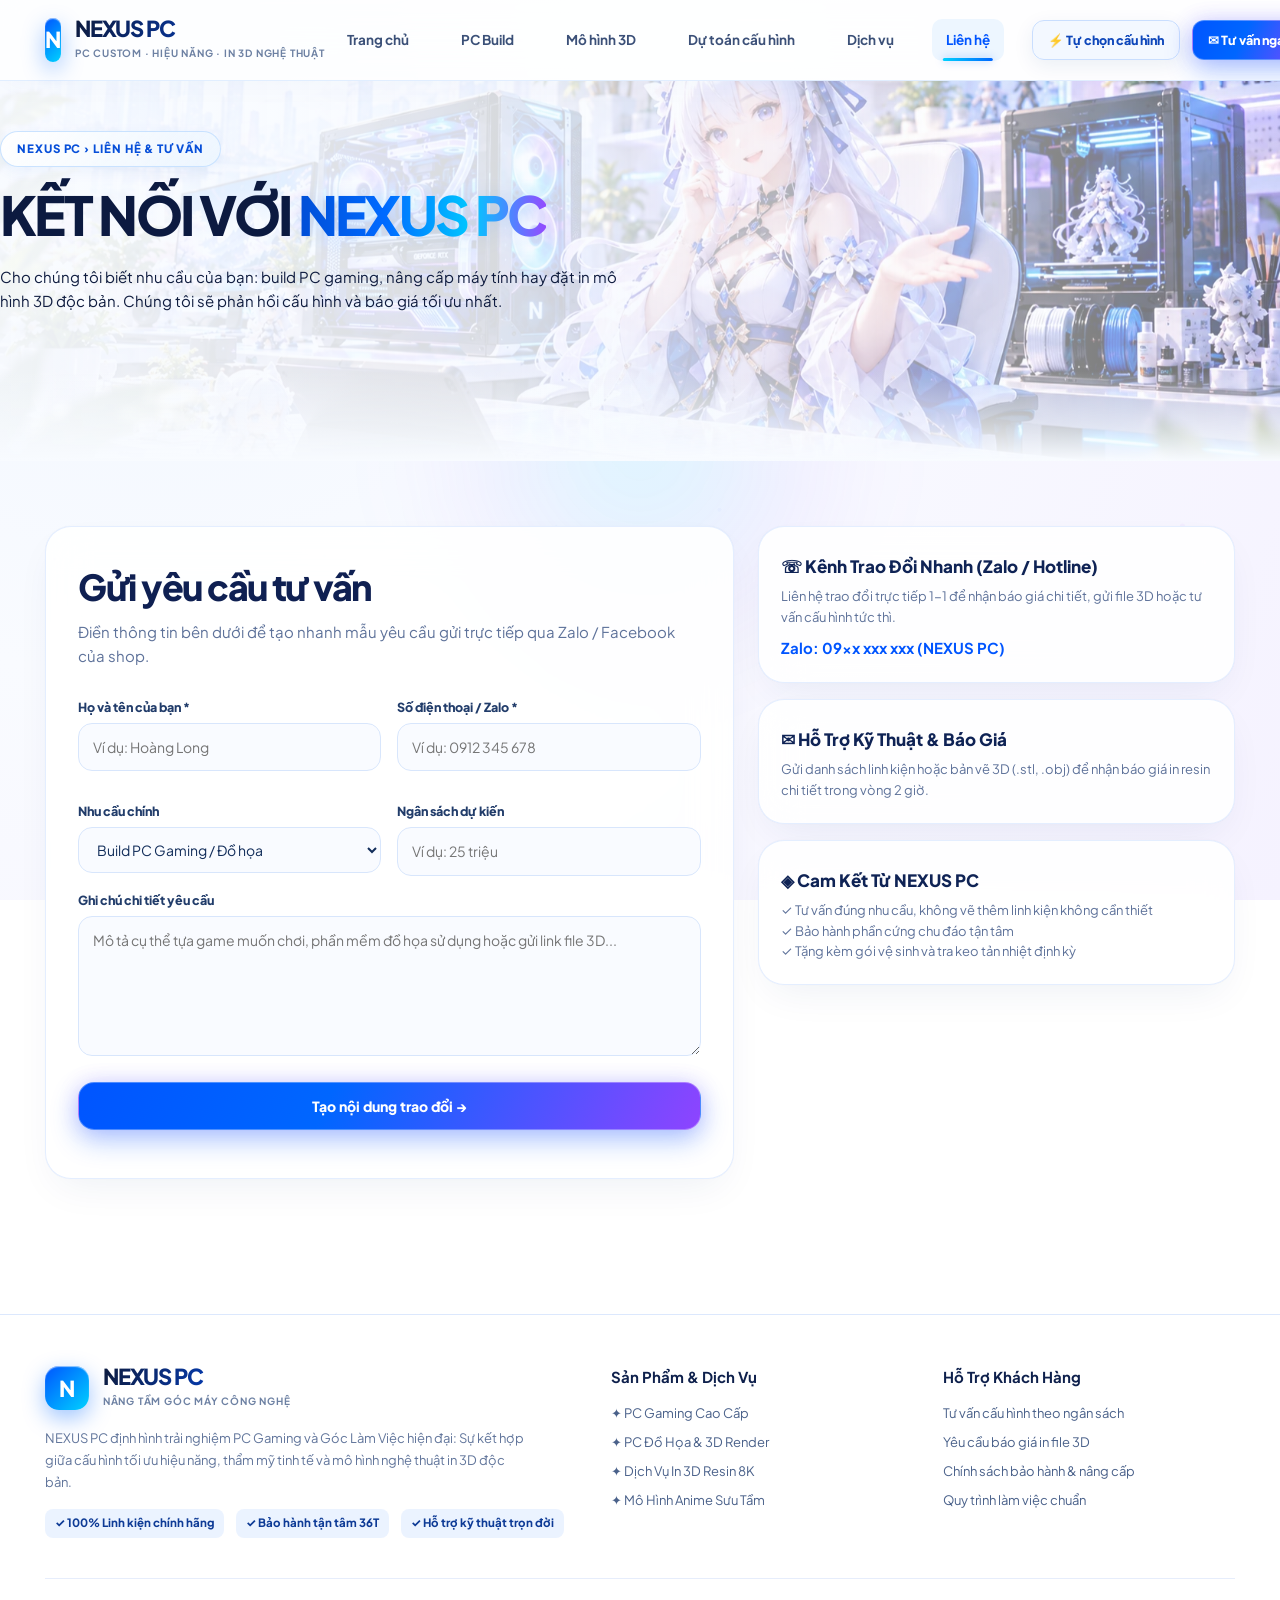
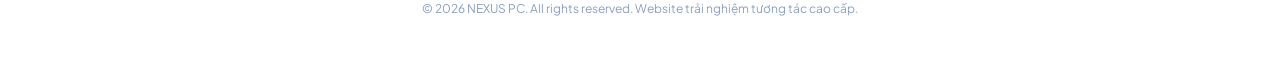
==== commit e2d0b61f: "u" ====
--- a/contact.html
+++ b/contact.html
@@ -5,9 +5,12 @@
   <meta name="viewport" content="width=device-width,initial-scale=1">
   <title>NEXUS PC | Liên Hệ & Tư Vấn Cấu Hình</title>
   <meta name="description" content="Kết nối với NEXUS PC để nhận tư vấn cấu hình máy tính và dịch vụ in 3D theo nhu cầu.">
-  <link rel="stylesheet" href="style.css?v=3">
+  <link rel="stylesheet" href="style.css?v=5">
 </head>
 <body data-page="contact">
-  <script src="app.js?v=3" defer></script>
+  <script src="assets/gsap.min.js"></script>
+  <script src="assets/ScrollTrigger.min.js"></script>
+  <script src="assets/MotionPathPlugin.min.js"></script>
+  <script src="app.js?v=5" defer></script>
 </body>
 </html>
--- a/style.css
+++ b/style.css
@@ -28,7 +28,7 @@
 }
 
 html {
-  scroll-behavior: smooth;
+  scroll-behavior: auto;
 }
 
 body {
@@ -2153,3 +2153,640 @@
     width: 180px;
   }
 }
+
+/* ==========================================================================
+   INTERACTIVE ROBOT SCROLL JOURNEY & MOTION PATH STYLES
+   ========================================================================== */
+
+/* Hidden SVG Motion Canvas for GSAP MotionPathPlugin */
+.robot-motion-canvas-hidden {
+  position: fixed;
+  inset: 0;
+  width: 100vw;
+  height: 100vh;
+  pointer-events: none;
+  z-index: -1;
+  opacity: 0;
+  visibility: hidden;
+}
+
+/* 2.5D Layered Robot Companion */
+.nexus-robot-companion {
+  position: fixed;
+  top: 0;
+  left: 0;
+  width: 120px;
+  height: 120px;
+  pointer-events: auto;
+  cursor: pointer;
+  z-index: 96;
+  transform-origin: center center;
+  will-change: transform;
+  transform-style: preserve-3d;
+  transition: filter 0.3s ease;
+}
+
+.nexus-robot-companion:hover {
+  filter: drop-shadow(0 0 25px rgba(0, 210, 255, 0.7));
+}
+
+/* Buoyant Idle Floating Sub-Container */
+.robot-buoyant-rig {
+  position: relative;
+  width: 100%;
+  height: 100%;
+  animation: robotHoverIdle 4.5s ease-in-out infinite;
+  transform-style: preserve-3d;
+}
+
+@keyframes robotHoverIdle {
+  0%, 100% {
+    transform: translateY(0px) rotate(0deg);
+  }
+  50% {
+    transform: translateY(-12px) rotate(2.5deg);
+  }
+}
+
+/* Thruster Exhaust Energy */
+.robot-thruster-exhaust {
+  position: absolute;
+  bottom: 0px;
+  left: 50%;
+  transform: translateX(-50%);
+  width: 60px;
+  height: 35px;
+  pointer-events: none;
+  z-index: 1;
+}
+
+.thruster-ring {
+  position: absolute;
+  left: 50%;
+  transform: translateX(-50%);
+  border-radius: 50%;
+  border: 1.5px solid #00d2ff;
+  box-shadow: 0 0 10px #00d2ff, inset 0 0 6px #00d2ff;
+  opacity: 0.7;
+}
+
+.ring-1 {
+  bottom: 12px;
+  width: 38px;
+  height: 12px;
+  animation: thrusterRingPulse 1.8s ease-in-out infinite;
+}
+
+.ring-2 {
+  bottom: 4px;
+  width: 26px;
+  height: 8px;
+  border-color: #a855f7;
+  box-shadow: 0 0 10px #a855f7;
+  animation: thrusterRingPulse 1.8s ease-in-out infinite 0.4s;
+}
+
+.thruster-flame {
+  position: absolute;
+  bottom: -6px;
+  left: 50%;
+  transform: translateX(-50%);
+  width: 18px;
+  height: 24px;
+  border-radius: 50% 50% 60% 60%;
+  background: radial-gradient(ellipse at top, #ffffff 10%, #00d2ff 60%, transparent 100%);
+  filter: blur(2px);
+  box-shadow: 0 0 14px #00d2ff;
+  animation: thrusterFlicker 0.25s infinite alternate;
+}
+
+@keyframes thrusterRingPulse {
+  0%, 100% { transform: translateX(-50%) scale(0.85); opacity: 0.5; }
+  50% { transform: translateX(-50%) scale(1.15); opacity: 0.95; }
+}
+
+@keyframes thrusterFlicker {
+  0% { transform: translateX(-50%) scale(0.9, 0.85); opacity: 0.8; }
+  100% { transform: translateX(-50%) scale(1.1, 1.25); opacity: 1; filter: blur(1.5px); }
+}
+
+/* Flying Mode Enhancements */
+.nexus-robot-companion.is-flying {
+  filter: drop-shadow(0 0 25px rgba(0, 210, 255, 0.75)) drop-shadow(0 15px 25px rgba(0, 80, 255, 0.45));
+}
+
+.nexus-robot-companion.is-flying .thruster-flame {
+  height: 48px;
+  width: 24px;
+  filter: blur(1px);
+  box-shadow: 0 0 35px #00d2ff, 0 0 55px #0066ff, 0 0 40px #9055ff;
+}
+
+/* Body wrapper */
+.robot-body-wrapper {
+  position: relative;
+  width: 100%;
+  height: 100%;
+  z-index: 5;
+}
+
+.robot-sprite-main {
+  width: 100%;
+  height: 100%;
+  object-fit: contain;
+  display: block;
+  filter: drop-shadow(0 16px 30px rgba(0, 70, 180, 0.35)) drop-shadow(0 0 20px rgba(0, 210, 255, 0.4));
+  transition: transform 0.3s ease;
+}
+
+/* Dynamic LED Face Screen Expressions Overlay */
+.robot-screen-overlay {
+  position: absolute;
+  top: 26%;
+  left: 31%;
+  width: 38%;
+  height: 22%;
+  border-radius: 20px;
+  pointer-events: none;
+  display: flex;
+  align-items: center;
+  justify-content: space-around;
+  padding: 0 6px;
+  z-index: 6;
+}
+
+.robot-led-eye {
+  width: 14px;
+  height: 14px;
+  border-radius: 50%;
+  background: #00f2fe;
+  box-shadow: 0 0 12px #00f2fe, 0 0 4px #fff;
+  transition: all 0.3s cubic-bezier(0.16, 1, 0.3, 1);
+}
+
+/* Happy Eyes ^_^ */
+.eye-state-happy .robot-led-eye {
+  height: 7px;
+  border-radius: 12px 12px 0 0;
+  border-bottom: 2px solid transparent;
+  transform: rotate(-10deg);
+}
+
+.eye-state-happy .eye-right {
+  transform: rotate(10deg);
+}
+
+/* Flying Eyes >_< */
+.eye-state-fly .robot-led-eye {
+  height: 4px;
+  width: 16px;
+  background: #ffffff;
+  box-shadow: 0 0 14px #00d2ff;
+  transform: rotate(15deg);
+}
+
+.eye-state-fly .eye-right {
+  transform: rotate(-15deg);
+}
+
+/* Focus Reticle Eyes ◎_◎ */
+.eye-state-focus .robot-led-eye {
+  width: 16px;
+  height: 16px;
+  border-radius: 50%;
+  border: 2px solid #00f2fe;
+  background: radial-gradient(circle, #fff 35%, transparent 40%);
+  animation: reticleSpin 3s linear infinite;
+}
+
+@keyframes reticleSpin {
+  0% { transform: scale(0.9); }
+  50% { transform: scale(1.15); box-shadow: 0 0 16px #00f2fe; }
+  100% { transform: scale(0.9); }
+}
+
+/* Sparkle Eyes ✦_✦ */
+.eye-state-sparkle .robot-led-eye {
+  width: 16px;
+  height: 16px;
+  border-radius: 0;
+  clip-path: polygon(50% 0%, 65% 35%, 100% 50%, 65% 65%, 50% 100%, 35% 65%, 0% 50%, 35% 35%);
+  background: #f472b6;
+  box-shadow: 0 0 14px #f472b6, 0 0 6px #fff;
+}
+
+/* Holographic Hand Emitter & Projector */
+.robot-holo-emitter {
+  position: absolute;
+  top: 15%;
+  left: -110px;
+  width: 130px;
+  pointer-events: none;
+  opacity: 0;
+  transform: scale(0.7) translateY(10px);
+  transition: all 0.4s cubic-bezier(0.16, 1, 0.3, 1);
+  z-index: 10;
+}
+
+.robot-holo-emitter.active {
+  opacity: 1;
+  transform: scale(1) translateY(0);
+}
+
+.holo-cone-light {
+  position: absolute;
+  top: 25px;
+  right: -10px;
+  width: 90px;
+  height: 50px;
+  background: radial-gradient(ellipse at right, rgba(0, 210, 255, 0.45) 0%, transparent 75%);
+  filter: blur(6px);
+  pointer-events: none;
+}
+
+.holo-floating-card {
+  padding: 10px 14px;
+  border-radius: 14px;
+  background: rgba(255, 255, 255, 0.92);
+  backdrop-filter: blur(16px);
+  -webkit-backdrop-filter: blur(16px);
+  border: 1px solid rgba(0, 210, 255, 0.6);
+  box-shadow: 0 10px 25px rgba(0, 60, 160, 0.2), 0 0 20px rgba(0, 210, 255, 0.35);
+  animation: cardFloatGlow 3s ease-in-out infinite;
+}
+
+.holo-chip-tag {
+  display: block;
+  font-size: 8.5px;
+  font-weight: 800;
+  letter-spacing: 0.08em;
+  color: #0066ff;
+  margin-bottom: 2px;
+}
+
+.holo-floating-card b {
+  display: block;
+  font-size: 11px;
+  color: #0d1e48;
+}
+
+.holo-floating-card p {
+  font-size: 9.5px;
+  color: #556c94;
+  margin: 3px 0 0;
+}
+
+@keyframes cardFloatGlow {
+  0%, 100% { transform: translateY(0); }
+  50% { transform: translateY(-4px); }
+}
+
+/* Laser Scan Beam for 3D Models */
+.robot-scan-beam {
+  position: absolute;
+  top: 50%;
+  left: -130px;
+  width: 140px;
+  height: 80px;
+  pointer-events: none;
+  opacity: 0;
+  transform: translateY(-50%) scale(0.8);
+  transition: all 0.4s ease;
+  z-index: 10;
+}
+
+.robot-scan-beam.active {
+  opacity: 1;
+  transform: translateY(-50%) scale(1);
+}
+
+.scan-laser-cone {
+  position: absolute;
+  inset: 0;
+  background: linear-gradient(90deg, rgba(144, 85, 255, 0.4), rgba(0, 210, 255, 0.3), transparent);
+  clip-path: polygon(100% 50%, 0% 0%, 0% 100%);
+  animation: laserSweep 1.8s ease-in-out infinite alternate;
+}
+
+.scan-reticle-ring {
+  position: absolute;
+  left: 0;
+  top: 50%;
+  transform: translateY(-50%);
+  width: 32px;
+  height: 32px;
+  border-radius: 50%;
+  border: 1.5px dashed #00d2ff;
+  box-shadow: 0 0 12px #00d2ff;
+  animation: reticleSpin 2s linear infinite;
+}
+
+@keyframes laserSweep {
+  0% { transform: rotate(-8deg); opacity: 0.6; }
+  100% { transform: rotate(8deg); opacity: 1; }
+}
+
+/* Contextual Robot Speech Bubble (Non-blocking & Auto-fading) */
+.robot-speech-bubble {
+  position: absolute;
+  bottom: calc(100% + 12px);
+  width: 215px;
+  padding: 10px 14px;
+  border-radius: 16px;
+  background: rgba(255, 255, 255, 0.96);
+  backdrop-filter: blur(20px);
+  -webkit-backdrop-filter: blur(20px);
+  border: 1.5px solid rgba(200, 225, 255, 0.95);
+  box-shadow: 0 12px 30px rgba(0, 50, 150, 0.16), 0 0 18px rgba(0, 210, 255, 0.16);
+  pointer-events: none !important;
+  opacity: 0;
+  visibility: hidden;
+  transform: translateY(-8px) scale(0.95);
+  transition: opacity 0.4s ease, transform 0.4s cubic-bezier(0.16, 1, 0.3, 1), visibility 0.4s;
+  z-index: 20;
+}
+
+.robot-speech-bubble::after {
+  content: '';
+  position: absolute;
+  top: 100%;
+  border-width: 7px 6px 0 6px;
+  border-style: solid;
+  border-color: rgba(255, 255, 255, 0.96) transparent transparent transparent;
+}
+
+.robot-speech-bubble.bubble-visible,
+.nexus-robot-companion:hover .robot-speech-bubble {
+  opacity: 1;
+  visibility: visible;
+  transform: translateY(0) scale(1);
+}
+
+.nexus-robot-companion.is-flying .robot-speech-bubble {
+  opacity: 0 !important;
+  visibility: hidden !important;
+  transform: translateY(-8px) scale(0.9) !important;
+  transition: opacity 0.2s ease, transform 0.2s ease;
+}
+
+.speech-speaker-row {
+  display: flex;
+  align-items: center;
+  gap: 6px;
+  margin-bottom: 4px;
+}
+
+.speech-badge {
+  font-size: 8px;
+  font-weight: 800;
+  letter-spacing: 0.08em;
+  color: #fff;
+  background: linear-gradient(135deg, #0055ff, #00d2ff);
+  padding: 2px 6px;
+  border-radius: 8px;
+}
+
+.speech-name {
+  font-size: 10.5px;
+  font-weight: 800;
+  color: #0e2456;
+}
+
+.robot-speech-bubble p {
+  font-size: 11px;
+  line-height: 1.45;
+  color: #3b5078;
+  margin: 0;
+  font-weight: 600;
+}
+
+/* Direction-Aware Orientations (Left vs Right side) */
+.robot-body-wrapper {
+  position: relative;
+  width: 100%;
+  height: 100%;
+  z-index: 5;
+  transition: transform 0.45s cubic-bezier(0.16, 1, 0.3, 1);
+  transform-origin: center center;
+}
+
+/* Robot on LEFT side: Turn body RIGHT into the content */
+.nexus-robot-companion.facing-right .robot-body-wrapper {
+  transform: scaleX(-1);
+}
+
+.nexus-robot-companion.facing-right .robot-speech-bubble {
+  left: 0;
+  right: auto;
+}
+
+.nexus-robot-companion.facing-right .robot-speech-bubble::after {
+  left: 28px;
+  right: auto;
+}
+
+.nexus-robot-companion.facing-right .holo-floating-card {
+  transform: scaleX(-1); /* Keep text legible */
+}
+
+.nexus-robot-companion.facing-right .robot-holo-emitter {
+  top: 62%;
+  left: calc(100% + 14px);
+  right: auto;
+}
+
+.nexus-robot-companion.facing-right .robot-scan-beam {
+  left: 65%;
+  right: auto;
+  transform: rotate(35deg);
+}
+
+/* Robot on RIGHT side: Turn body LEFT into the content */
+.nexus-robot-companion.facing-left .robot-body-wrapper {
+  transform: scaleX(1);
+}
+
+.nexus-robot-companion.facing-left .robot-speech-bubble {
+  right: 0;
+  left: auto;
+}
+
+.nexus-robot-companion.facing-left .robot-speech-bubble::after {
+  right: 28px;
+  left: auto;
+}
+
+.nexus-robot-companion.facing-left .holo-floating-card {
+  transform: scaleX(1);
+}
+
+.nexus-robot-companion.facing-left .robot-holo-emitter {
+  top: 62%;
+  right: calc(100% + 14px);
+  left: auto;
+}
+
+.nexus-robot-companion.facing-left .robot-scan-beam {
+  right: 65%;
+  left: auto;
+  transform: rotate(-35deg);
+}
+
+/* Joy bounce on click */
+.nexus-robot-companion.robot-joy-bounce .robot-buoyant-rig {
+  animation: joyBounce 0.8s cubic-bezier(0.16, 1, 0.3, 1) !important;
+}
+
+@keyframes joyBounce {
+  0% { transform: translateY(0) scale(1); }
+  35% { transform: translateY(-30px) scale(1.15) rotate(-6deg); }
+  65% { transform: translateY(-10px) scale(1.05) rotate(4deg); }
+  100% { transform: translateY(0) scale(1); }
+}
+
+@media (max-width: 600px) {
+  .nexus-robot-companion {
+    width: 120px;
+    height: 120px;
+  }
+  .robot-speech-bubble {
+    width: 200px;
+  }
+  .home-stage-dots {
+    display: none;
+  }
+}
+
+/* ==========================================================================
+   HOME STAGE DOTS (Section Snapping Indicator)
+   ========================================================================== */
+.home-stage-dots {
+  position: fixed;
+  right: 18px;
+  top: 50%;
+  transform: translateY(-50%);
+  display: flex;
+  flex-direction: column;
+  gap: 12px;
+  z-index: 85;
+  background: rgba(255, 255, 255, 0.7);
+  backdrop-filter: blur(14px);
+  -webkit-backdrop-filter: blur(14px);
+  border: 1px solid rgba(210, 230, 255, 0.8);
+  padding: 12px 7px;
+  border-radius: 30px;
+  box-shadow: 0 10px 25px rgba(0, 50, 150, 0.1);
+}
+
+.stage-dot {
+  position: relative;
+  width: 9px;
+  height: 9px;
+  border-radius: 9px;
+  background: rgba(0, 102, 255, 0.2);
+  border: 1px solid rgba(0, 102, 255, 0.35);
+  cursor: pointer;
+  padding: 0;
+  transition: all 0.3s cubic-bezier(0.16, 1, 0.3, 1);
+  outline: none;
+}
+
+.stage-dot:hover {
+  transform: scale(1.3);
+  background: #00d2ff;
+  border-color: #00d2ff;
+  box-shadow: 0 0 10px #00d2ff;
+}
+
+.stage-dot.active {
+  height: 22px;
+  background: linear-gradient(180deg, #00d2ff, #0066ff);
+  border-color: #00d2ff;
+  box-shadow: 0 0 12px rgba(0, 210, 255, 0.8);
+}
+
+.stage-dot .stage-tooltip {
+  position: absolute;
+  right: calc(100% + 12px);
+  top: 50%;
+  transform: translateY(-50%);
+  background: rgba(10, 24, 60, 0.92);
+  color: #fff;
+  font-size: 11px;
+  font-weight: 750;
+  padding: 4px 10px;
+  border-radius: 8px;
+  white-space: nowrap;
+  pointer-events: none;
+  opacity: 0;
+  transition: opacity 0.2s ease, transform 0.2s ease;
+  backdrop-filter: blur(10px);
+  box-shadow: 0 6px 16px rgba(0, 0, 0, 0.2);
+}
+
+.stage-dot:hover .stage-tooltip {
+  opacity: 1;
+  transform: translateY(-50%) translateX(-4px);
+}
+
+/* ==========================================================================
+   FULL VIEWPORT STAGES (Xem đủ trọn vẹn 100% nội dung, không lưng chừng)
+   ========================================================================== */
+.home-section-stage {
+  min-height: calc(100vh - 75px);
+  display: flex !important;
+  flex-direction: column !important;
+  justify-content: center !important;
+  box-sizing: border-box !important;
+  padding-top: 36px !important;
+  padding-bottom: 36px !important;
+  margin-top: 0 !important;
+  margin-bottom: 0 !important;
+}
+
+/* Compact adjustments for laptop screens (<= 950px height) to guarantee no cut-off */
+@media (max-height: 950px) {
+  .home-section-stage {
+    padding-top: 20px !important;
+    padding-bottom: 20px !important;
+  }
+  .bento-grid {
+    gap: 16px;
+  }
+  .bento-large {
+    min-height: 220px;
+  }
+  .bento-visual img {
+    max-height: 190px;
+  }
+  .config-wrapper {
+    padding: 24px 28px;
+  }
+  .showcase-banner {
+    min-height: 270px;
+    padding: 28px;
+  }
+  .banner-photo {
+    width: 190px;
+    max-height: 210px;
+  }
+  .product figure {
+    height: 185px;
+  }
+  .product-info {
+    padding: 14px 16px;
+  }
+  .grid4 {
+    gap: 16px;
+  }
+  .process-grid {
+    gap: 16px;
+  }
+  .process-card {
+    padding: 20px 18px;
+  }
+  .final-cta-surface {
+    padding: 38px 30px;
+  }
+}
+
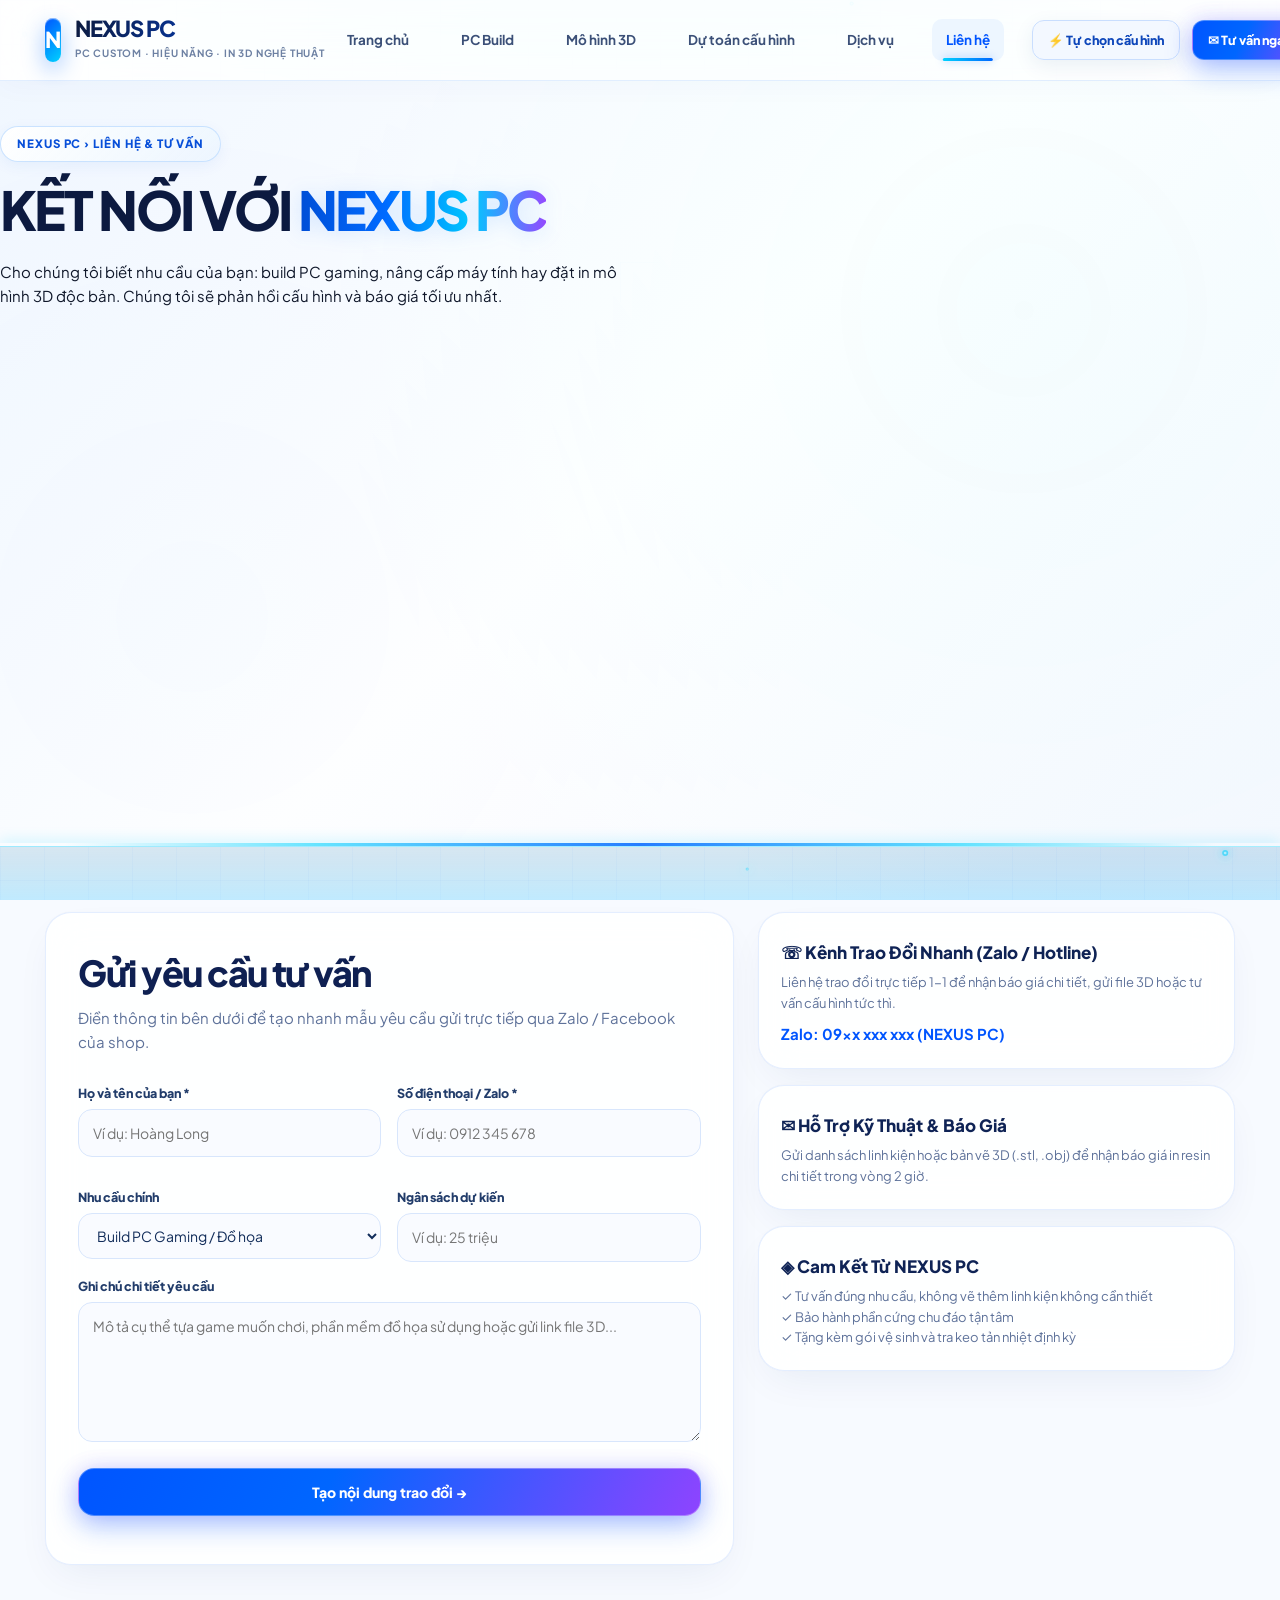
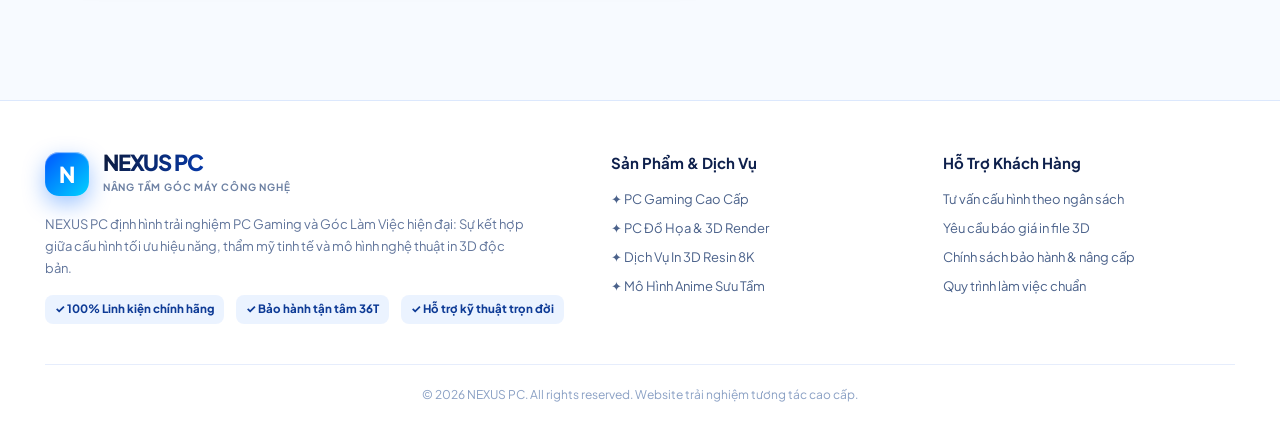
==== commit 3fe14bc0: "u" ====
--- a/contact.html
+++ b/contact.html
@@ -5,12 +5,12 @@
   <meta name="viewport" content="width=device-width,initial-scale=1">
   <title>NEXUS PC | Liên Hệ & Tư Vấn Cấu Hình</title>
   <meta name="description" content="Kết nối với NEXUS PC để nhận tư vấn cấu hình máy tính và dịch vụ in 3D theo nhu cầu.">
-  <link rel="stylesheet" href="style.css?v=5">
+  <link rel="stylesheet" href="style.css?v=32">
 </head>
 <body data-page="contact">
   <script src="assets/gsap.min.js"></script>
   <script src="assets/ScrollTrigger.min.js"></script>
   <script src="assets/MotionPathPlugin.min.js"></script>
-  <script src="app.js?v=5" defer></script>
+  <script src="app.js?v=32" defer></script>
 </body>
 </html>
--- a/style.css
+++ b/style.css
@@ -34,15 +34,22 @@
 body {
   margin: 0;
   font: 15px/1.6 'Plus Jakarta Sans', 'Inter', -apple-system, BlinkMacSystemFont, sans-serif;
-  color: var(--ink);
-  background: radial-gradient(circle at 12% 15%, #f0f6ff 0%, #f9fbff 40%, #f5f2ff 100%);
+  color: #0f172a;
+  background-color: #f7faff;
+  background-image:
+    radial-gradient(ellipse 80% 50% at 50% -10%, rgba(0, 210, 255, 0.12) 0%, transparent 65%),
+    radial-gradient(ellipse 60% 40% at 90% 85%, rgba(0, 102, 255, 0.08) 0%, transparent 60%),
+    radial-gradient(ellipse 50% 35% at 10% 65%, rgba(144, 85, 255, 0.06) 0%, transparent 60%),
+    linear-gradient(rgba(0, 102, 255, 0.028) 1px, transparent 1px),
+    linear-gradient(90deg, rgba(0, 102, 255, 0.028) 1px, transparent 1px);
+  background-size: 100% 100%, 100% 100%, 100% 100%, 44px 44px, 44px 44px;
   background-attachment: fixed;
   overflow-x: hidden;
   position: relative;
   min-height: 100vh;
 }
 
-/* Background Canvas & Ambient Light Follower */
+/* Background Canvas */
 #canvasParticles {
   position: fixed;
   top: 0;
@@ -51,24 +58,13 @@
   height: 100%;
   pointer-events: none;
   z-index: 0;
-  opacity: 0.85;
+  opacity: 1;
 }
 
 .ambient-spotlight {
-  position: fixed;
-  top: 0;
-  left: 0;
-  width: 500px;
-  height: 500px;
-  border-radius: 50%;
-  pointer-events: none;
-  background: radial-gradient(circle, rgba(0, 210, 255, 0.12) 0%, rgba(144, 85, 255, 0.06) 45%, transparent 70%);
-  transform: translate(-50%, -50%);
-  filter: blur(40px);
-  z-index: 1;
-  transition: opacity 0.5s ease;
-  will-change: transform;
-}
+  display: none !important;
+}
+
 
 /* Scroll Progress Bar */
 .scroll-progress-bar {
@@ -88,7 +84,10 @@
   text-decoration: none;
 }
 
-button, input, select, textarea {
+button,
+input,
+select,
+textarea {
   font: inherit;
 }
 
@@ -245,7 +244,8 @@
 /* ==========================================================================
    BUTTONS & PILLS
    ========================================================================== */
-.btn, .pill {
+.btn,
+.pill {
   display: inline-flex;
   gap: 10px;
   align-items: center;
@@ -264,7 +264,8 @@
   overflow: hidden;
 }
 
-.btn::before, .pill::before {
+.btn::before,
+.pill::before {
   content: '';
   position: absolute;
   top: 0;
@@ -276,7 +277,8 @@
   transition: left 0.75s ease;
 }
 
-.btn:hover::before, .pill:hover::before {
+.btn:hover::before,
+.pill:hover::before {
   left: 150%;
 }
 
@@ -307,7 +309,8 @@
   transform: translateY(-2px);
 }
 
-.btn:hover, .pill:hover {
+.btn:hover,
+.pill:hover {
   transform: translateY(-3px);
   box-shadow: 0 12px 28px rgba(20, 75, 175, 0.16);
 }
@@ -321,7 +324,11 @@
 /* ==========================================================================
    TYPOGRAPHY
    ========================================================================== */
-h1, h2, h3, h4, p {
+h1,
+h2,
+h3,
+h4,
+p {
   margin-top: 0;
 }
 
@@ -334,7 +341,8 @@
   color: #0c1a40;
 }
 
-h1 .gradient, h2 .gradient {
+h1 .gradient,
+h2 .gradient {
   background: linear-gradient(90deg, #004ed6 0%, #006aff 35%, #00c8ff 70%, #944aff 100%);
   -webkit-background-clip: text;
   background-clip: text;
@@ -394,17 +402,41 @@
 }
 
 .hero.inner {
-  min-height: 380px;
-  background-size: cover;
-  background-position: center;
+  min-height: 320px;
+  position: relative;
+  display: flex;
+  flex-direction: column;
+  justify-content: center;
+  background: linear-gradient(135deg, #f0f7ff 0%, #ffffff 50%, #f4f8fe 100%) !important;
+  border-bottom: 1px solid rgba(0, 210, 255, 0.35);
+  overflow: hidden;
+  padding: 55px 0 40px;
 }
 
 .hero.inner::before {
   content: '';
   position: absolute;
   inset: 0;
-  background: linear-gradient(90deg, #f8fbfff5 0%, #f8fbffdd 40%, rgba(255, 255, 255, 0.4) 100%);
+  background-image: 
+    radial-gradient(circle at 80% 30%, rgba(0, 210, 255, 0.14) 0%, transparent 60%),
+    radial-gradient(circle at 15% 70%, rgba(37, 99, 235, 0.08) 0%, transparent 50%),
+    linear-gradient(rgba(0, 102, 255, 0.035) 1px, transparent 1px),
+    linear-gradient(90deg, rgba(0, 102, 255, 0.035) 1px, transparent 1px);
+  background-size: 100% 100%, 100% 100%, 40px 40px, 40px 40px;
+  pointer-events: none;
   z-index: 1;
+}
+
+.hero.inner::after {
+  content: '';
+  position: absolute;
+  bottom: 0;
+  left: 0;
+  right: 0;
+  height: 3px;
+  background: linear-gradient(90deg, transparent 5%, rgba(0, 210, 255, 0.6) 25%, rgba(0, 102, 255, 0.85) 50%, rgba(0, 210, 255, 0.6) 75%, transparent 95%);
+  box-shadow: 0 0 14px rgba(0, 210, 255, 0.5);
+  z-index: 4;
 }
 
 .hero-content {
@@ -421,7 +453,36 @@
 
 .hero.inner .hero-content {
   display: block;
-}
+  padding: 20px 0;
+}
+
+/* ==========================================================================
+   CYBER SECTION TRANSITION DIVIDER
+   ========================================================================== */
+.cyber-section-divider {
+  width: 100%;
+  max-width: 1480px;
+  margin: 10px auto;
+  height: 2px;
+  position: relative;
+  background: linear-gradient(90deg, transparent 4%, rgba(0, 210, 255, 0.4) 22%, rgba(0, 102, 255, 0.85) 50%, rgba(0, 210, 255, 0.4) 78%, transparent 96%);
+  z-index: 8;
+  box-shadow: 0 0 10px rgba(0, 210, 255, 0.35);
+}
+
+.cyber-section-divider::before {
+  content: '';
+  position: absolute;
+  top: 50%;
+  left: 50%;
+  transform: translate(-50%, -50%) rotate(45deg);
+  width: 10px;
+  height: 10px;
+  background: #ffffff;
+  border: 2px solid #00d2ff;
+  box-shadow: 0 0 10px #00d2ff, 0 0 18px rgba(0, 210, 255, 0.5);
+}
+
 
 .hero-copy {
   max-width: 620px;
@@ -618,8 +679,13 @@
 }
 
 @keyframes pedestalSpin {
-  0% { transform: translate(-50%, -50%) rotate(0deg); }
-  100% { transform: translate(-50%, -50%) rotate(360deg); }
+  0% {
+    transform: translate(-50%, -50%) rotate(0deg);
+  }
+
+  100% {
+    transform: translate(-50%, -50%) rotate(360deg);
+  }
 }
 
 .pedestal-light-aura {
@@ -724,8 +790,16 @@
 }
 
 @keyframes beaconPing {
-  0% { transform: scale(0.6); opacity: 0.9; }
-  75%, 100% { transform: scale(2.2); opacity: 0; }
+  0% {
+    transform: scale(0.6);
+    opacity: 0.9;
+  }
+
+  75%,
+  100% {
+    transform: scale(2.2);
+    opacity: 0;
+  }
 }
 
 .holo-hotspot:hover .beacon-core {
@@ -938,121 +1012,190 @@
   border-color: rgba(0, 102, 255, 0.35);
 }
 
-.bento-large {
+/* ==========================================================================
+   2. SERVICES QUAD DECK (4-Column Balanced Layout - 100% Viewport Fit)
+   ========================================================================== */
+.services-quad-deck {
   display: grid;
-  grid-template-columns: 1.15fr 0.85fr;
-  align-items: center;
-  padding: 36px 32px;
+  grid-template-columns: repeat(4, minmax(0, 1fr));
   gap: 20px;
-}
-
-.bento-tag {
-  display: inline-block;
-  font-size: 10.5px;
-  font-weight: 800;
-  letter-spacing: 0.08em;
-  color: #0066ff;
-  background: rgba(0, 102, 255, 0.1);
-  padding: 5px 12px;
-  border-radius: 20px;
-  margin-bottom: 14px;
-}
-
-.bento-tag.purple {
-  color: #9055ff;
-  background: rgba(144, 85, 255, 0.1);
-}
-
-.bento-content h3 {
-  font-size: 22px;
-  font-weight: 900;
-  color: #0d1e48;
-  margin-bottom: 12px;
-  letter-spacing: -0.02em;
-}
-
-.bento-content p {
-  font-size: 13.5px;
-  color: #556c94;
-  line-height: 1.7;
-  margin-bottom: 18px;
-}
-
-.bento-features {
+  width: 100%;
+}
+
+.service-quad-card {
+  position: relative;
+  background: rgba(255, 255, 255, 0.92);
+  border: 1px solid rgba(220, 236, 255, 0.95);
+  border-radius: 22px;
+  padding: 18px 16px 20px;
+  box-shadow: 0 14px 35px -10px rgba(18, 54, 116, 0.08), 0 0 1px rgba(18, 54, 116, 0.1);
+  backdrop-filter: blur(20px);
+  -webkit-backdrop-filter: blur(20px);
+  overflow: hidden;
   display: flex;
   flex-direction: column;
-  gap: 8px;
-  font-size: 12.5px;
-  font-weight: 700;
-  color: #21407a;
-  margin-bottom: 24px;
-}
-
-.bento-visual {
-  display: flex;
-  align-items: center;
-  justify-content: center;
-}
-
-.bento-visual img {
-  width: 100%;
-  max-height: 240px;
-  object-fit: contain;
-  filter: drop-shadow(0 15px 30px rgba(0, 60, 160, 0.18));
-  transition: transform 0.4s ease;
-}
-
-.bento-item:hover .bento-visual img {
-  transform: scale(1.06) translateY(-4px);
-}
-
-.bento-card-compact {
-  padding: 32px;
+  transition: transform 0.4s cubic-bezier(0.16, 1, 0.3, 1), box-shadow 0.4s ease, border-color 0.4s ease;
+}
+
+.service-quad-card:hover {
+  transform: translateY(-8px) scale(1.02);
+  box-shadow: 0 24px 50px -12px rgba(0, 102, 255, 0.2), 0 0 25px rgba(0, 210, 255, 0.15);
+  border-color: rgba(0, 102, 255, 0.4);
+}
+
+.service-card-glow {
+  position: absolute;
+  top: -40px;
+  right: -40px;
+  width: 130px;
+  height: 130px;
+  border-radius: 50%;
+  background: radial-gradient(circle, rgba(0, 102, 255, 0.15) 0%, transparent 70%);
+  pointer-events: none;
+  filter: blur(20px);
+  transition: transform 0.5s ease, opacity 0.5s ease;
+}
+
+.service-card-glow.purple {
+  background: radial-gradient(circle, rgba(144, 85, 255, 0.18) 0%, transparent 70%);
+}
+
+.service-card-glow.cyan {
+  background: radial-gradient(circle, rgba(0, 210, 255, 0.18) 0%, transparent 70%);
+}
+
+.service-card-glow.pink {
+  background: radial-gradient(circle, rgba(244, 114, 182, 0.18) 0%, transparent 70%);
+}
+
+.service-quad-card:hover .service-card-glow {
+  transform: scale(1.4);
+  opacity: 1;
+}
+
+.service-card-top {
   display: flex;
   flex-direction: column;
   align-items: flex-start;
-}
-
-.compact-icon-img {
-  width: 90px;
-  height: 80px;
+  margin-bottom: 10px;
+}
+
+.service-pill-badge {
+  display: inline-block;
+  font-size: 10px;
+  font-weight: 800;
+  letter-spacing: 0.05em;
+  padding: 4px 9px;
+  border-radius: 12px;
+  margin-bottom: 10px;
+}
+
+.service-pill-badge.blue {
+  color: #0066ff;
+  background: rgba(0, 102, 255, 0.09);
+  border: 1px solid rgba(0, 102, 255, 0.2);
+}
+
+.service-pill-badge.purple {
+  color: #9055ff;
+  background: rgba(144, 85, 255, 0.09);
+  border: 1px solid rgba(144, 85, 255, 0.2);
+}
+
+.service-pill-badge.cyan {
+  color: #0099b8;
+  background: rgba(0, 210, 255, 0.12);
+  border: 1px solid rgba(0, 210, 255, 0.25);
+}
+
+.service-pill-badge.pink {
+  color: #c026d3;
+  background: rgba(217, 70, 239, 0.1);
+  border: 1px solid rgba(217, 70, 239, 0.2);
+}
+
+.service-visual-wrap {
+  width: 100%;
+  height: 105px;
+  display: flex;
+  align-items: center;
+  justify-content: center;
+  background: radial-gradient(circle at center, rgba(240, 247, 255, 0.8) 0%, rgba(255, 255, 255, 0.45) 100%);
+  border-radius: 16px;
+  border: 1px solid rgba(225, 238, 255, 0.85);
+  overflow: hidden;
+  margin-bottom: 12px;
+}
+
+.service-card-img {
+  max-width: 85%;
+  max-height: 80px;
   object-fit: contain;
-  margin-bottom: 16px;
-  filter: drop-shadow(0 8px 16px rgba(0, 50, 150, 0.15));
-  transition: transform 0.35s ease;
-}
-
-.bento-item:hover .compact-icon-img {
-  transform: scale(1.1) rotate(-3deg);
-}
-
-.bento-card-compact h4 {
-  font-size: 18px;
-  font-weight: 800;
-  color: #0f2355;
-  margin-bottom: 8px;
-}
-
-.bento-card-compact p {
-  font-size: 13px;
+  filter: drop-shadow(0 10px 18px rgba(0, 60, 160, 0.16));
+  transition: transform 0.45s cubic-bezier(0.16, 1, 0.3, 1);
+}
+
+.service-quad-card:hover .service-card-img {
+  transform: scale(1.1) translateY(-4px);
+}
+
+.service-card-body h3 {
+  font-size: 16px;
+  font-weight: 850;
+  color: #0d1e48;
+  margin: 0 0 6px;
+  letter-spacing: -0.02em;
+}
+
+.service-card-body p {
+  font-size: 12px;
   color: #556c94;
-  line-height: 1.6;
-  margin-bottom: 16px;
-}
-
-.compact-link {
-  font-size: 13px;
+  line-height: 1.5;
+  margin: 0 0 12px;
+  display: -webkit-box;
+  -webkit-line-clamp: 3;
+  -webkit-box-orient: vertical;
+  overflow: hidden;
+  min-height: 36px;
+}
+
+.service-spec-chips {
+  display: flex;
+  flex-direction: column;
+  gap: 5px;
+  margin-bottom: 14px;
+}
+
+.service-spec-chips .spec-tag {
+  font-size: 10.5px;
+  font-weight: 750;
+  color: #21407a;
+  background: rgba(240, 246, 255, 0.9);
+  border: 1px solid rgba(205, 225, 255, 0.7);
+  padding: 3px 8px;
+  border-radius: 8px;
+  white-space: nowrap;
+}
+
+.service-card-action {
+  font-size: 12px;
   font-weight: 800;
   color: #0066ff;
   display: inline-flex;
   align-items: center;
-  gap: 6px;
-  transition: gap 0.25s ease;
-}
-
-.compact-link:hover {
-  gap: 10px;
-  color: #8e44ff;
+  gap: 4px;
+  text-decoration: none;
+  transition: gap 0.25s ease, color 0.25s ease;
+  margin-top: auto;
+}
+
+.service-card-action.purple {
+  color: #9055ff;
+}
+
+.service-card-action:hover {
+  gap: 8px;
+  color: #00d2ff;
 }
 
 /* ==========================================================================
@@ -1652,7 +1795,8 @@
   transform: translateY(-2px);
 }
 
-.pill.active, .chip.active {
+.pill.active,
+.chip.active {
   background: linear-gradient(110deg, #0055ff, #8e44ff);
   color: #fff;
   border-color: transparent;
@@ -1692,7 +1836,8 @@
   margin: 12px 0 6px;
 }
 
-.sidebar input[type=number], .form-field {
+.sidebar input[type=number],
+.form-field {
   width: 100%;
   padding: 12px 14px;
   border: 1px solid #d8e6fc;
@@ -1703,7 +1848,8 @@
   transition: all 0.25s ease;
 }
 
-.sidebar input[type=number]:focus, .form-field:focus {
+.sidebar input[type=number]:focus,
+.form-field:focus {
   outline: none;
   border-color: #0066ff;
   box-shadow: 0 0 0 3px rgba(0, 102, 255, 0.15);
@@ -2001,22 +2147,28 @@
     grid-template-columns: 1fr 1fr;
     gap: 30px;
   }
+
   .config-wrapper {
     grid-template-columns: 1fr;
     gap: 30px;
   }
+
   .grid4 {
     grid-template-columns: repeat(2, 1fr);
   }
+
   .process-grid {
     grid-template-columns: repeat(2, 1fr);
   }
+
   .detail-layout {
     grid-template-columns: 1fr 1fr;
   }
+
   .purchase {
     grid-column: 2;
   }
+
   .footer-flex {
     grid-template-columns: 1fr 1fr;
   }
@@ -2028,62 +2180,82 @@
     text-align: center;
     padding: 30px 0 50px;
   }
+
   .hero-copy {
     margin: 0 auto;
   }
+
   .hero-mode-switcher {
     justify-content: center;
   }
-  .hero-actions, .hero-trust-bar {
+
+  .hero-actions,
+  .hero-trust-bar {
     justify-content: center;
     margin-left: auto;
     margin-right: auto;
   }
+
   .hero-holo-stage {
     height: 420px;
     max-width: 440px;
   }
+
   .holo-centerpiece {
     width: 320px;
   }
+
   .holo-pedestal {
     width: 380px;
     height: 380px;
   }
+
   .ring-outer {
     width: 340px;
     height: 340px;
   }
+
   .ring-inner {
     width: 240px;
     height: 240px;
   }
+
   .hero-specs-strip {
     grid-template-columns: repeat(2, 1fr);
   }
+
   .bento-grid {
     grid-template-columns: 1fr;
   }
+
   .bento-large {
     grid-template-columns: 1fr;
   }
+
   .banner-showcase-grid {
     grid-template-columns: 1fr;
   }
-  .catalog-layout, .contact-grid, .detail-layout {
+
+  .catalog-layout,
+  .contact-grid,
+  .detail-layout {
     grid-template-columns: 1fr;
   }
+
   .purchase {
     grid-column: auto;
   }
+
   .sidebar {
     display: flex;
     gap: 16px;
     flex-wrap: wrap;
   }
+
   .sidebar h3 {
     width: 100%;
   }
+
   .footer-flex {
     grid-template-columns: 1fr;
   }
@@ -2095,6 +2267,7 @@
     min-height: 72px;
     padding: 10px 0;
   }
+
   .links {
     width: 100%;
     order: 3;
@@ -2102,9 +2275,11 @@
     justify-content: flex-start;
     padding-bottom: 6px;
   }
+
   .links a {
     padding: 8px 12px;
   }
+
   .nav-actions {
     margin-left: auto;
   }
@@ -2114,41 +2289,56 @@
   .container {
     width: 92%;
   }
+
   h1 {
     font-size: 32px;
   }
+
   .hero-description {
     font-size: 14px;
   }
+
   .hero-holo-stage {
     height: 340px;
     max-width: 320px;
   }
+
   .holo-centerpiece {
     width: 240px;
   }
+
   .holo-pedestal {
     width: 280px;
     height: 280px;
   }
-  .grid4, .product-grid, .form-grid, .config-specs-grid, .process-grid {
+
+  .grid4,
+  .product-grid,
+  .form-grid,
+  .config-specs-grid,
+  .process-grid {
     grid-template-columns: 1fr;
   }
+
   .config-wrapper {
     padding: 24px 16px;
   }
+
   .config-card-inner {
     padding: 20px 16px;
   }
+
   .showcase-banner {
     flex-direction: column;
     padding: 26px 20px;
     text-align: center;
   }
+
   .banner-body {
     max-width: 100%;
     margin-bottom: 20px;
   }
+
   .banner-photo {
     width: 180px;
   }
@@ -2200,9 +2390,12 @@
 }
 
 @keyframes robotHoverIdle {
-  0%, 100% {
+
+  0%,
+  100% {
     transform: translateY(0px) rotate(0deg);
   }
+
   50% {
     transform: translateY(-12px) rotate(2.5deg);
   }
@@ -2261,13 +2454,30 @@
 }
 
 @keyframes thrusterRingPulse {
-  0%, 100% { transform: translateX(-50%) scale(0.85); opacity: 0.5; }
-  50% { transform: translateX(-50%) scale(1.15); opacity: 0.95; }
+
+  0%,
+  100% {
+    transform: translateX(-50%) scale(0.85);
+    opacity: 0.5;
+  }
+
+  50% {
+    transform: translateX(-50%) scale(1.15);
+    opacity: 0.95;
+  }
 }
 
 @keyframes thrusterFlicker {
-  0% { transform: translateX(-50%) scale(0.9, 0.85); opacity: 0.8; }
-  100% { transform: translateX(-50%) scale(1.1, 1.25); opacity: 1; filter: blur(1.5px); }
+  0% {
+    transform: translateX(-50%) scale(0.9, 0.85);
+    opacity: 0.8;
+  }
+
+  100% {
+    transform: translateX(-50%) scale(1.1, 1.25);
+    opacity: 1;
+    filter: blur(1.5px);
+  }
 }
 
 /* Flying Mode Enhancements */
@@ -2360,9 +2570,18 @@
 }
 
 @keyframes reticleSpin {
-  0% { transform: scale(0.9); }
-  50% { transform: scale(1.15); box-shadow: 0 0 16px #00f2fe; }
-  100% { transform: scale(0.9); }
+  0% {
+    transform: scale(0.9);
+  }
+
+  50% {
+    transform: scale(1.15);
+    box-shadow: 0 0 16px #00f2fe;
+  }
+
+  100% {
+    transform: scale(0.9);
+  }
 }
 
 /* Sparkle Eyes ✦_✦ */
@@ -2437,8 +2656,15 @@
 }
 
 @keyframes cardFloatGlow {
-  0%, 100% { transform: translateY(0); }
-  50% { transform: translateY(-4px); }
+
+  0%,
+  100% {
+    transform: translateY(0);
+  }
+
+  50% {
+    transform: translateY(-4px);
+  }
 }
 
 /* Laser Scan Beam for 3D Models */
@@ -2482,8 +2708,15 @@
 }
 
 @keyframes laserSweep {
-  0% { transform: rotate(-8deg); opacity: 0.6; }
-  100% { transform: rotate(8deg); opacity: 1; }
+  0% {
+    transform: rotate(-8deg);
+    opacity: 0.6;
+  }
+
+  100% {
+    transform: rotate(8deg);
+    opacity: 1;
+  }
 }
 
 /* Contextual Robot Speech Bubble (Non-blocking & Auto-fading) */
@@ -2586,7 +2819,8 @@
 }
 
 .nexus-robot-companion.facing-right .holo-floating-card {
-  transform: scaleX(-1); /* Keep text legible */
+  transform: scaleX(-1);
+  /* Keep text legible */
 }
 
 .nexus-robot-companion.facing-right .robot-holo-emitter {
@@ -2638,10 +2872,21 @@
 }
 
 @keyframes joyBounce {
-  0% { transform: translateY(0) scale(1); }
-  35% { transform: translateY(-30px) scale(1.15) rotate(-6deg); }
-  65% { transform: translateY(-10px) scale(1.05) rotate(4deg); }
-  100% { transform: translateY(0) scale(1); }
+  0% {
+    transform: translateY(0) scale(1);
+  }
+
+  35% {
+    transform: translateY(-30px) scale(1.15) rotate(-6deg);
+  }
+
+  65% {
+    transform: translateY(-10px) scale(1.05) rotate(4deg);
+  }
+
+  100% {
+    transform: translateY(0) scale(1);
+  }
 }
 
 @media (max-width: 600px) {
@@ -2649,9 +2894,11 @@
     width: 120px;
     height: 120px;
   }
+
   .robot-speech-bubble {
     width: 200px;
   }
+
   .home-stage-dots {
     display: none;
   }
@@ -2750,43 +2997,782 @@
     padding-top: 20px !important;
     padding-bottom: 20px !important;
   }
+
   .bento-grid {
     gap: 16px;
   }
+
   .bento-large {
     min-height: 220px;
   }
+
   .bento-visual img {
     max-height: 190px;
   }
+
   .config-wrapper {
     padding: 24px 28px;
   }
+
   .showcase-banner {
     min-height: 270px;
     padding: 28px;
   }
+
   .banner-photo {
     width: 190px;
     max-height: 210px;
   }
+
   .product figure {
     height: 185px;
   }
+
   .product-info {
     padding: 14px 16px;
   }
+
   .grid4 {
     gap: 16px;
   }
+
   .process-grid {
     gap: 16px;
   }
+
   .process-card {
     padding: 20px 18px;
   }
+
   .final-cta-surface {
     padding: 38px 30px;
   }
 }
 
+@media (max-width: 1080px) {
+  .services-quad-deck {
+    grid-template-columns: repeat(2, 1fr);
+  }
+}
+
+@media (max-width: 600px) {
+  .services-quad-deck {
+    grid-template-columns: 1fr;
+  }
+}
+
+
+.bento-large {
+  min-height: 220px;
+}
+
+.bento-visual img {
+  max-height: 190px;
+}
+
+.config-wrapper {
+  padding: 24px 28px;
+}
+
+.showcase-banner {
+  min-height: 270px;
+  padding: 28px;
+}
+
+.banner-photo {
+  width: 190px;
+  max-height: 210px;
+}
+
+.product figure {
+  height: 185px;
+}
+
+.product-info {
+  padding: 14px 16px;
+}
+
+.grid4 {
+  gap: 16px;
+}
+
+.process-grid {
+  gap: 16px;
+}
+
+.process-card {
+  padding: 20px 18px;
+}
+
+.final-cta-surface {
+  padding: 38px 30px;
+}
+}
+
+@media (max-width: 1080px) {
+  .services-quad-deck {
+    grid-template-columns: repeat(2, 1fr);
+  }
+}
+
+@media (max-width: 600px) {
+  .services-quad-deck {
+    grid-template-columns: 1fr;
+  }
+}
+
+/* ==========================================================================
+   MOCKUP STYLE: WHITE CYBER SHOWROOM & GLOWING PODIUM
+   ========================================================================== */
+
+
+.hero {
+  position: relative;
+  min-height: 780px;
+  display: flex;
+  flex-direction: column;
+  justify-content: center;
+  overflow: hidden;
+  background: 
+    radial-gradient(circle at 75% 38%, rgba(0, 210, 255, 0.16) 0%, transparent 55%),
+    radial-gradient(circle at 20% 25%, rgba(124, 58, 237, 0.08) 0%, transparent 50%),
+    linear-gradient(180deg, #f0f7ff 0%, #ffffff 45%, #f4f8fe 100%);
+  padding: 45px 0 30px;
+}
+
+.hero-content {
+  position: relative;
+  z-index: 3;
+  width: 100%;
+  display: grid;
+  grid-template-columns: 1.05fr 1.15fr;
+  align-items: center;
+  gap: 40px;
+}
+
+.hero-copy {
+  max-width: 620px;
+  position: relative;
+  z-index: 5;
+}
+
+.eyebrow-pill {
+  display: inline-flex;
+  align-items: center;
+  gap: 8px;
+  background: #eff6ff;
+  border: 1px solid #bfdbfe;
+  color: #2563eb;
+  font-size: 13px;
+  font-weight: 750;
+  padding: 6px 16px;
+  border-radius: 999px;
+  margin-bottom: 20px;
+  box-shadow: 0 4px 12px rgba(37, 99, 235, 0.08);
+}
+
+.hero-title-main {
+  font-size: 50px;
+  font-weight: 900;
+  line-height: 1.15;
+  letter-spacing: -0.02em;
+  color: #0f172a;
+  margin-bottom: 18px;
+}
+
+.gradient-cyan-purple {
+  background: linear-gradient(135deg, #00b4d8 0%, #2563eb 50%, #7c3aed 100%);
+  -webkit-background-clip: text;
+  -webkit-text-fill-color: transparent;
+}
+
+.hero-description {
+  font-size: 16px;
+  max-width: 580px;
+  color: #475569;
+  font-weight: 500;
+  line-height: 1.75;
+  margin-bottom: 24px;
+}
+
+.hero-mode-switcher-wrap {
+  margin: 22px 0 26px;
+}
+
+.switcher-label {
+  display: block;
+  font-size: 11px;
+  font-weight: 800;
+  letter-spacing: 0.08em;
+  color: #64748b;
+  margin-bottom: 10px;
+}
+
+.hero-mode-switcher {
+  display: flex;
+  gap: 8px;
+  flex-wrap: wrap;
+}
+
+.hero-mode-btn {
+  display: inline-flex;
+  align-items: center;
+  gap: 7px;
+  padding: 9px 16px;
+  border-radius: 999px;
+  border: 1px solid #e2e8f0;
+  background: #ffffff;
+  font-size: 13px;
+  font-weight: 750;
+  color: #334155;
+  box-shadow: 0 2px 8px rgba(0, 0, 0, 0.04);
+  transition: all 0.25s cubic-bezier(0.16, 1, 0.3, 1);
+}
+
+.hero-mode-btn:hover {
+  transform: translateY(-2px);
+  border-color: #93c5fd;
+  color: #2563eb;
+}
+
+.hero-mode-btn.active {
+  background: #2563eb;
+  color: #ffffff;
+  border-color: #2563eb;
+  box-shadow: 0 6px 18px rgba(37, 99, 235, 0.35);
+}
+
+.hero-actions {
+  display: flex;
+  gap: 14px;
+  flex-wrap: wrap;
+  margin: 26px 0 10px;
+}
+
+.hero-cta-pill {
+  background: linear-gradient(135deg, #2563eb 0%, #7c3aed 100%) !important;
+  color: #ffffff !important;
+  border-radius: 999px !important;
+  padding: 13px 26px !important;
+  font-weight: 750 !important;
+  font-size: 14px !important;
+  box-shadow: 0 8px 22px rgba(37, 99, 235, 0.35) !important;
+  transition: all 0.25s ease !important;
+  display: inline-flex;
+  align-items: center;
+}
+
+.hero-cta-pill:hover {
+  transform: translateY(-2px);
+  box-shadow: 0 12px 28px rgba(37, 99, 235, 0.45) !important;
+}
+
+.hero-sub-pill {
+  background: #ffffff !important;
+  color: #0f172a !important;
+  border: 1.5px solid #cbd5e1 !important;
+  border-radius: 999px !important;
+  padding: 13px 24px !important;
+  font-weight: 750 !important;
+  font-size: 14px !important;
+  box-shadow: 0 2px 8px rgba(0, 0, 0, 0.04) !important;
+  transition: all 0.25s ease !important;
+  display: inline-flex;
+  align-items: center;
+}
+
+.hero-sub-pill:hover {
+  transform: translateY(-2px);
+  border-color: #2563eb !important;
+  color: #2563eb !important;
+}
+
+/* Podium & Centerpiece */
+.hero-holo-deck {
+  position: relative;
+  display: flex;
+  flex-direction: column;
+  align-items: center;
+  justify-content: center;
+}
+
+.hero-holo-stage {
+  position: relative;
+  width: 100%;
+  max-width: 580px;
+  height: 520px;
+  display: flex;
+  align-items: center;
+  justify-content: center;
+  user-select: none;
+}
+
+.holo-pedestal {
+  position: absolute;
+  bottom: 20px;
+  left: 50%;
+  transform: translateX(-50%) rotateX(68deg);
+  width: 480px;
+  height: 480px;
+  border-radius: 50%;
+  pointer-events: none;
+  z-index: 1;
+}
+
+.pedestal-disc-glow {
+  position: absolute;
+  inset: 0;
+  border-radius: 50%;
+  background: radial-gradient(circle, rgba(0, 225, 255, 0.35) 0%, rgba(37, 99, 235, 0.16) 50%, transparent 72%);
+  box-shadow: 0 0 55px rgba(0, 210, 255, 0.55), inset 0 0 30px rgba(0, 210, 255, 0.4);
+}
+
+.ring-outer {
+  position: absolute;
+  inset: -12px;
+  border-radius: 50%;
+  border: 3px solid #00f0ff;
+  box-shadow: 0 0 25px #00f0ff, inset 0 0 15px #00f0ff;
+  animation: pedestalSpin 30s linear infinite;
+}
+
+.ring-mid {
+  position: absolute;
+  inset: 35px;
+  border-radius: 50%;
+  border: 2px dashed rgba(0, 210, 255, 0.7);
+  animation: pedestalSpin 20s linear infinite reverse;
+}
+
+.ring-inner {
+  position: absolute;
+  inset: 75px;
+  border-radius: 50%;
+  border: 2px solid rgba(144, 85, 255, 0.6);
+  box-shadow: 0 0 15px rgba(144, 85, 255, 0.4);
+  animation: pedestalSpin 15s linear infinite;
+}
+
+@keyframes pedestalSpin {
+  0% { transform: rotate(0deg); }
+  100% { transform: rotate(360deg); }
+}
+
+.pedestal-light-aura {
+  position: absolute;
+  top: 50%;
+  left: 50%;
+  transform: translate(-50%, -50%);
+  width: 320px;
+  height: 320px;
+  border-radius: 50%;
+  background: radial-gradient(circle, rgba(0, 210, 255, 0.5) 0%, transparent 65%);
+  filter: blur(40px);
+}
+
+.holo-centerpiece {
+  position: relative;
+  z-index: 10;
+  width: 380px;
+  height: auto;
+  display: flex;
+  align-items: center;
+  justify-content: center;
+  transition: transform 0.4s ease, opacity 0.25s ease;
+  animation: pcFloatIdle 4s ease-in-out infinite;
+}
+
+@keyframes pcFloatIdle {
+  0%, 100% { transform: translateY(0); }
+  50% { transform: translateY(-8px); }
+}
+
+.holo-centerpiece img {
+  width: 100%;
+  max-height: 420px;
+  object-fit: contain;
+  filter: drop-shadow(0 20px 30px rgba(0, 80, 200, 0.22));
+}
+
+.holo-contact-shadow {
+  position: absolute;
+  bottom: -22px;
+  width: 320px;
+  height: 30px;
+  background: radial-gradient(ellipse at center, rgba(0, 50, 150, 0.3) 0%, transparent 70%);
+  border-radius: 50%;
+  filter: blur(8px);
+}
+
+/* Floating Spec Badges with Leader Lines */
+.hero-floating-specs-wrap {
+  position: absolute;
+  inset: 0;
+  pointer-events: none;
+  z-index: 20;
+}
+
+.hero-spec-tag-floating {
+  position: absolute;
+  display: flex;
+  align-items: center;
+  gap: 10px;
+  background: rgba(255, 255, 255, 0.95);
+  border: 1px solid rgba(200, 225, 255, 0.9);
+  border-radius: 14px;
+  padding: 8px 14px;
+  box-shadow: 0 10px 25px rgba(0, 60, 160, 0.12), 0 0 0 1px rgba(255, 255, 255, 0.9);
+  backdrop-filter: blur(12px);
+  pointer-events: auto;
+  transition: all 0.3s cubic-bezier(0.16, 1, 0.3, 1);
+  animation: badgeFloat 4s ease-in-out infinite alternate;
+}
+
+.hero-spec-tag-floating:hover {
+  transform: scale(1.05) translateY(-3px);
+  box-shadow: 0 14px 32px rgba(0, 100, 220, 0.2);
+  border-color: #00d2ff;
+}
+
+.spec-tag-icon-box {
+  width: 32px;
+  height: 32px;
+  border-radius: 10px;
+  background: linear-gradient(135deg, #e0f2fe, #bae6fd);
+  border: 1px solid #7dd3fc;
+  display: grid;
+  place-items: center;
+  font-size: 16px;
+  box-shadow: 0 2px 8px rgba(0, 180, 255, 0.2);
+  flex-shrink: 0;
+}
+
+.spec-tag-texts {
+  display: flex;
+  flex-direction: column;
+}
+
+.spec-tag-cat {
+  font-size: 10px;
+  font-weight: 800;
+  color: #0284c7;
+  letter-spacing: 0.05em;
+  text-transform: uppercase;
+}
+
+.spec-tag-title {
+  font-size: 12.5px;
+  font-weight: 750;
+  color: #0f172a;
+  white-space: nowrap;
+}
+
+.hero-spec-tag-floating.pos-cpu {
+  top: 8%;
+  left: 6%;
+}
+
+.hero-spec-tag-floating.pos-vga {
+  bottom: 22%;
+  left: -2%;
+}
+
+.hero-spec-tag-floating.pos-ram {
+  top: 20%;
+  right: -4%;
+}
+
+.hero-spec-tag-floating.pos-cooler {
+  bottom: 18%;
+  right: -6%;
+}
+
+.spec-tag-leader-line {
+  position: absolute;
+  pointer-events: none;
+  background: #00e5ff;
+  box-shadow: 0 0 8px #00e5ff;
+  opacity: 0.7;
+}
+
+.pos-cpu .spec-tag-leader-line {
+  right: -24px;
+  bottom: -18px;
+  width: 28px;
+  height: 2px;
+  transform: rotate(35deg);
+}
+
+.pos-vga .spec-tag-leader-line {
+  right: -24px;
+  top: 15px;
+  width: 28px;
+  height: 2px;
+  transform: rotate(-15deg);
+}
+
+.pos-ram .spec-tag-leader-line {
+  left: -24px;
+  bottom: 10px;
+  width: 28px;
+  height: 2px;
+  transform: rotate(20deg);
+}
+
+.pos-cooler .spec-tag-leader-line {
+  left: -24px;
+  top: 15px;
+  width: 28px;
+  height: 2px;
+  transform: rotate(-25deg);
+}
+
+@keyframes badgeFloat {
+  0% { transform: translateY(0); }
+  100% { transform: translateY(-6px); }
+}
+
+/* Floating Robot Mascot in Hero Showcase */
+.hero-stage-robot-mascot {
+  position: absolute;
+  top: -10px;
+  right: 15px;
+  z-index: 25;
+  display: flex;
+  flex-direction: column;
+  align-items: center;
+  animation: robotStageBob 4.5s ease-in-out infinite;
+}
+
+.mascot-avatar-img {
+  width: 95px;
+  height: 95px;
+  object-fit: contain;
+  filter: drop-shadow(0 12px 20px rgba(0, 160, 255, 0.35));
+}
+
+.mascot-speech-bubble {
+  background: #ffffff;
+  border: 1.5px solid #bfdbfe;
+  border-radius: 16px;
+  padding: 8px 14px;
+  font-size: 11.5px;
+  font-weight: 750;
+  color: #0f172a;
+  box-shadow: 0 8px 20px rgba(0, 80, 200, 0.1);
+  margin-bottom: 8px;
+  position: relative;
+  white-space: nowrap;
+}
+
+.mascot-speech-bubble::after {
+  content: '';
+  position: absolute;
+  bottom: -6px;
+  left: 50%;
+  transform: translateX(-50%);
+  border-width: 6px 6px 0;
+  border-style: solid;
+  border-color: #bfdbfe transparent;
+  display: block;
+  width: 0;
+}
+
+@keyframes robotStageBob {
+  0%, 100% { transform: translateY(0px) rotate(0deg); }
+  50% { transform: translateY(-12px) rotate(3deg); }
+}
+
+/* Full-Width Horizontal Trust Bar (Mockup Capsule) */
+.hero-trust-capsule-row {
+  display: grid;
+  grid-template-columns: repeat(4, 1fr);
+  gap: 20px;
+  background: #ffffff;
+  border: 1px solid #e2e8f0;
+  border-radius: 999px;
+  padding: 18px 36px;
+  box-shadow: 0 15px 40px rgba(0, 50, 150, 0.06);
+  margin-top: 35px;
+  position: relative;
+  z-index: 10;
+}
+
+.trust-capsule-item {
+  display: flex;
+  align-items: center;
+  gap: 14px;
+}
+
+.trust-capsule-icon {
+  width: 44px;
+  height: 44px;
+  border-radius: 50%;
+  background: #eff6ff;
+  border: 1px solid #bfdbfe;
+  color: #2563eb;
+  display: grid;
+  place-items: center;
+  font-size: 20px;
+  flex-shrink: 0;
+}
+
+.trust-capsule-text b {
+  display: block;
+  font-size: 14px;
+  color: #0f172a;
+  font-weight: 750;
+}
+
+.trust-capsule-text small {
+  display: block;
+  font-size: 12px;
+  color: #64748b;
+  margin-top: 2px;
+}
+
+/* Section Categories Preview */
+.section-categories-preview {
+  padding: 50px 0 30px;
+}
+
+.categories-header-flex {
+  display: flex;
+  justify-content: space-between;
+  align-items: flex-end;
+  margin-bottom: 24px;
+}
+
+.btn-outline-pill {
+  display: inline-flex;
+  align-items: center;
+  gap: 8px;
+  background: #ffffff;
+  border: 1.5px solid #cbd5e1;
+  color: #0f172a;
+  font-size: 13.5px;
+  font-weight: 750;
+  padding: 10px 22px;
+  border-radius: 999px;
+  box-shadow: 0 4px 12px rgba(0, 0, 0, 0.04);
+  transition: all 0.25s ease;
+}
+
+.btn-outline-pill:hover {
+  border-color: #2563eb;
+  color: #2563eb;
+  transform: translateX(3px);
+}
+
+.categories-quad-cards {
+  display: grid;
+  grid-template-columns: repeat(4, 1fr);
+  gap: 20px;
+}
+
+.cat-card-item {
+  display: flex;
+  flex-direction: column;
+  background: #ffffff;
+  border: 1px solid #e2e8f0;
+  border-radius: 20px;
+  padding: 18px;
+  box-shadow: 0 8px 24px rgba(0, 40, 120, 0.04);
+  transition: all 0.3s cubic-bezier(0.16, 1, 0.3, 1);
+  text-decoration: none;
+}
+
+.cat-card-item:hover {
+  transform: translateY(-6px);
+  box-shadow: 0 16px 36px rgba(0, 100, 220, 0.12);
+  border-color: #93c5fd;
+}
+
+.cat-card-thumb {
+  height: 130px;
+  display: flex;
+  align-items: center;
+  justify-content: center;
+  background: radial-gradient(circle, #f0f7ff 0%, #ffffff 70%);
+  border-radius: 14px;
+  margin-bottom: 12px;
+  overflow: hidden;
+}
+
+.cat-card-thumb img {
+  max-height: 110px;
+  max-width: 88%;
+  object-fit: contain;
+  transition: transform 0.3s ease;
+}
+
+.cat-card-item:hover .cat-card-thumb img {
+  transform: scale(1.08);
+}
+
+.cat-card-info {
+  display: flex;
+  justify-content: space-between;
+  align-items: center;
+}
+
+.cat-card-info b {
+  font-size: 13.5px;
+  color: #0f172a;
+  font-weight: 750;
+}
+
+.cat-card-arrow {
+  font-size: 16px;
+  color: #2563eb;
+  font-weight: 800;
+  transition: transform 0.25s ease;
+}
+
+.cat-card-item:hover .cat-card-arrow {
+  transform: translateX(4px);
+}
+
+@media (max-width: 1080px) {
+  .hero-trust-capsule-row {
+    grid-template-columns: repeat(2, 1fr);
+    border-radius: 30px;
+  }
+  .categories-quad-cards {
+    grid-template-columns: repeat(2, 1fr);
+  }
+}
+
+@media (max-width: 650px) {
+  .hero-trust-capsule-row {
+    grid-template-columns: 1fr;
+    border-radius: 20px;
+  }
+  .categories-quad-cards {
+    grid-template-columns: 1fr;
+  }
+  .hero-title-main {
+    font-size: 34px;
+  }
+}
+
+
+.hero::before {
+  content: '';
+  position: absolute;
+  inset: 0;
+  background: url('assets/bg_stage_0.jpg') center 25% / cover no-repeat;
+  opacity: 0.22;
+  filter: brightness(1.32) contrast(0.92) saturate(1.1);
+  pointer-events: none;
+  z-index: 1;
+}
+
+.hero {
+  min-height: 720px !important;
+  padding: 25px 0 20px !important;
+}
+
+.hero-trust-capsule-row {
+  margin-top: 24px !important;
+}
